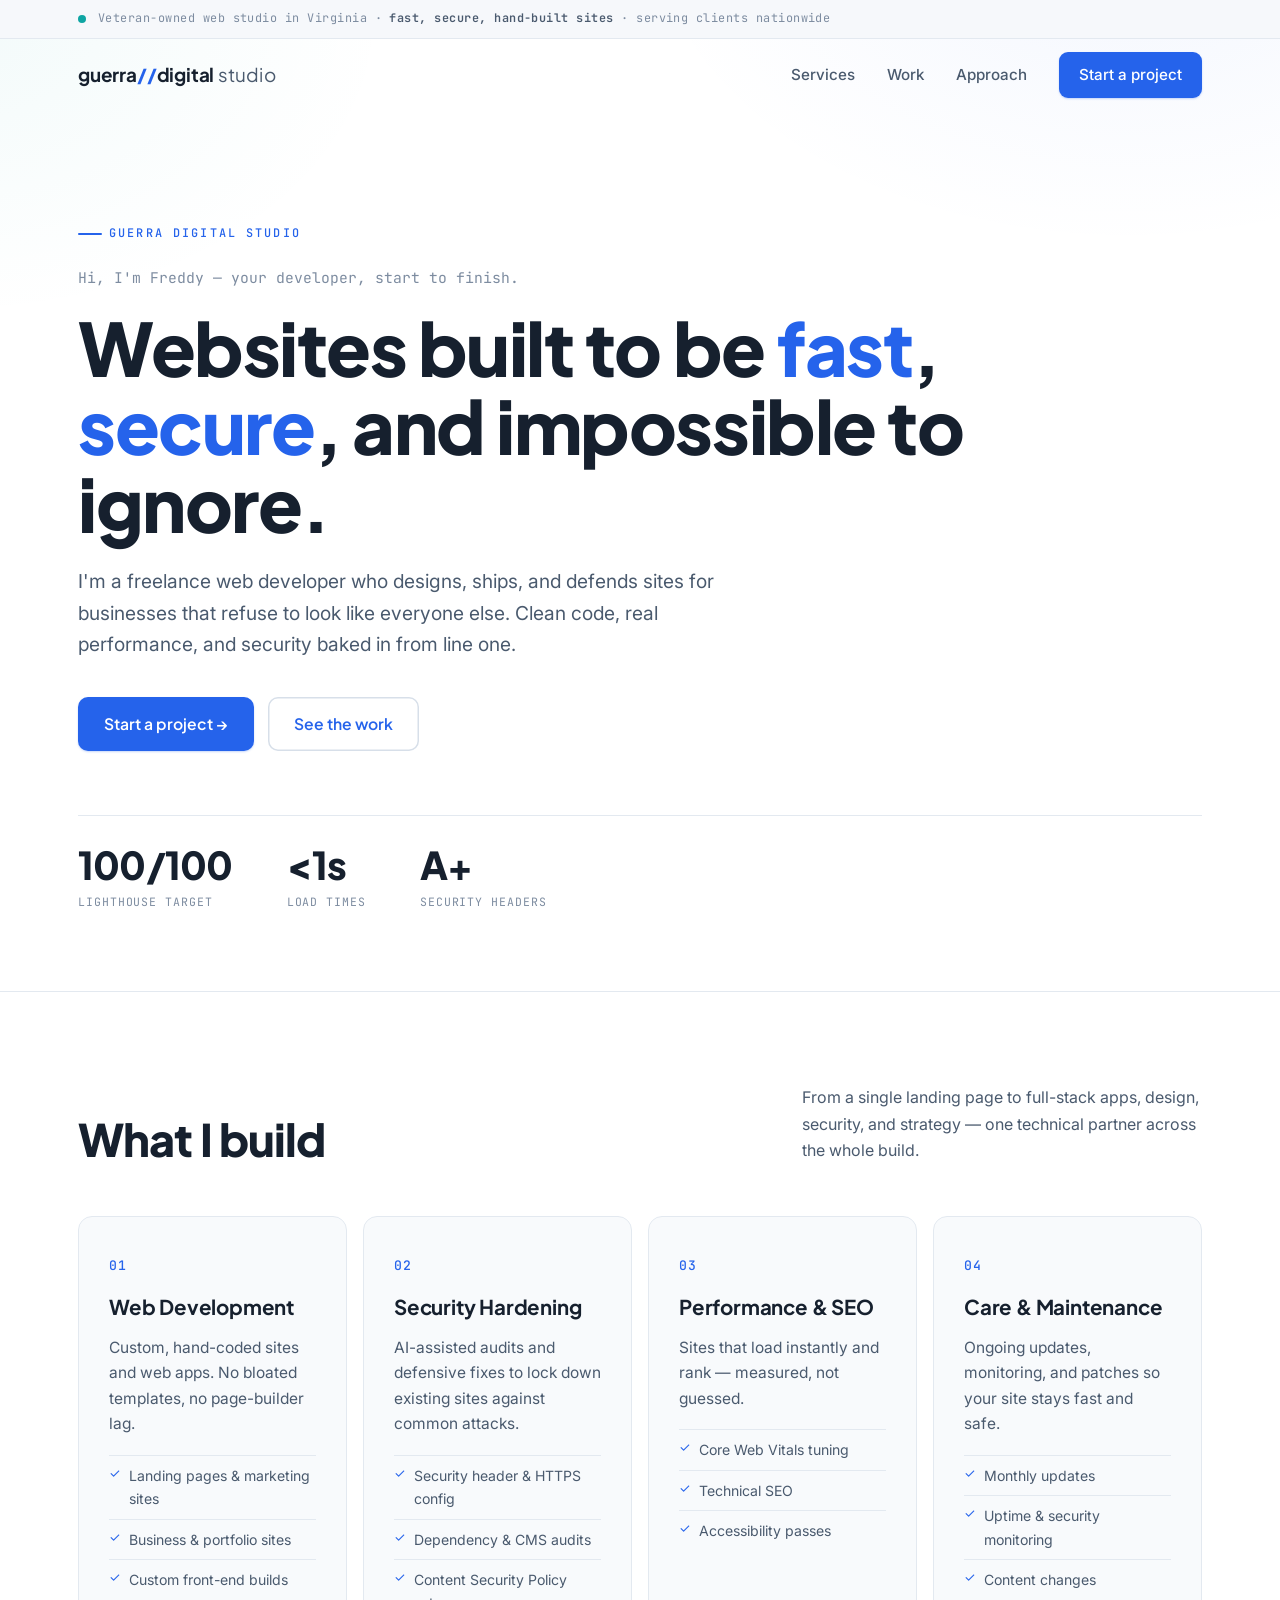
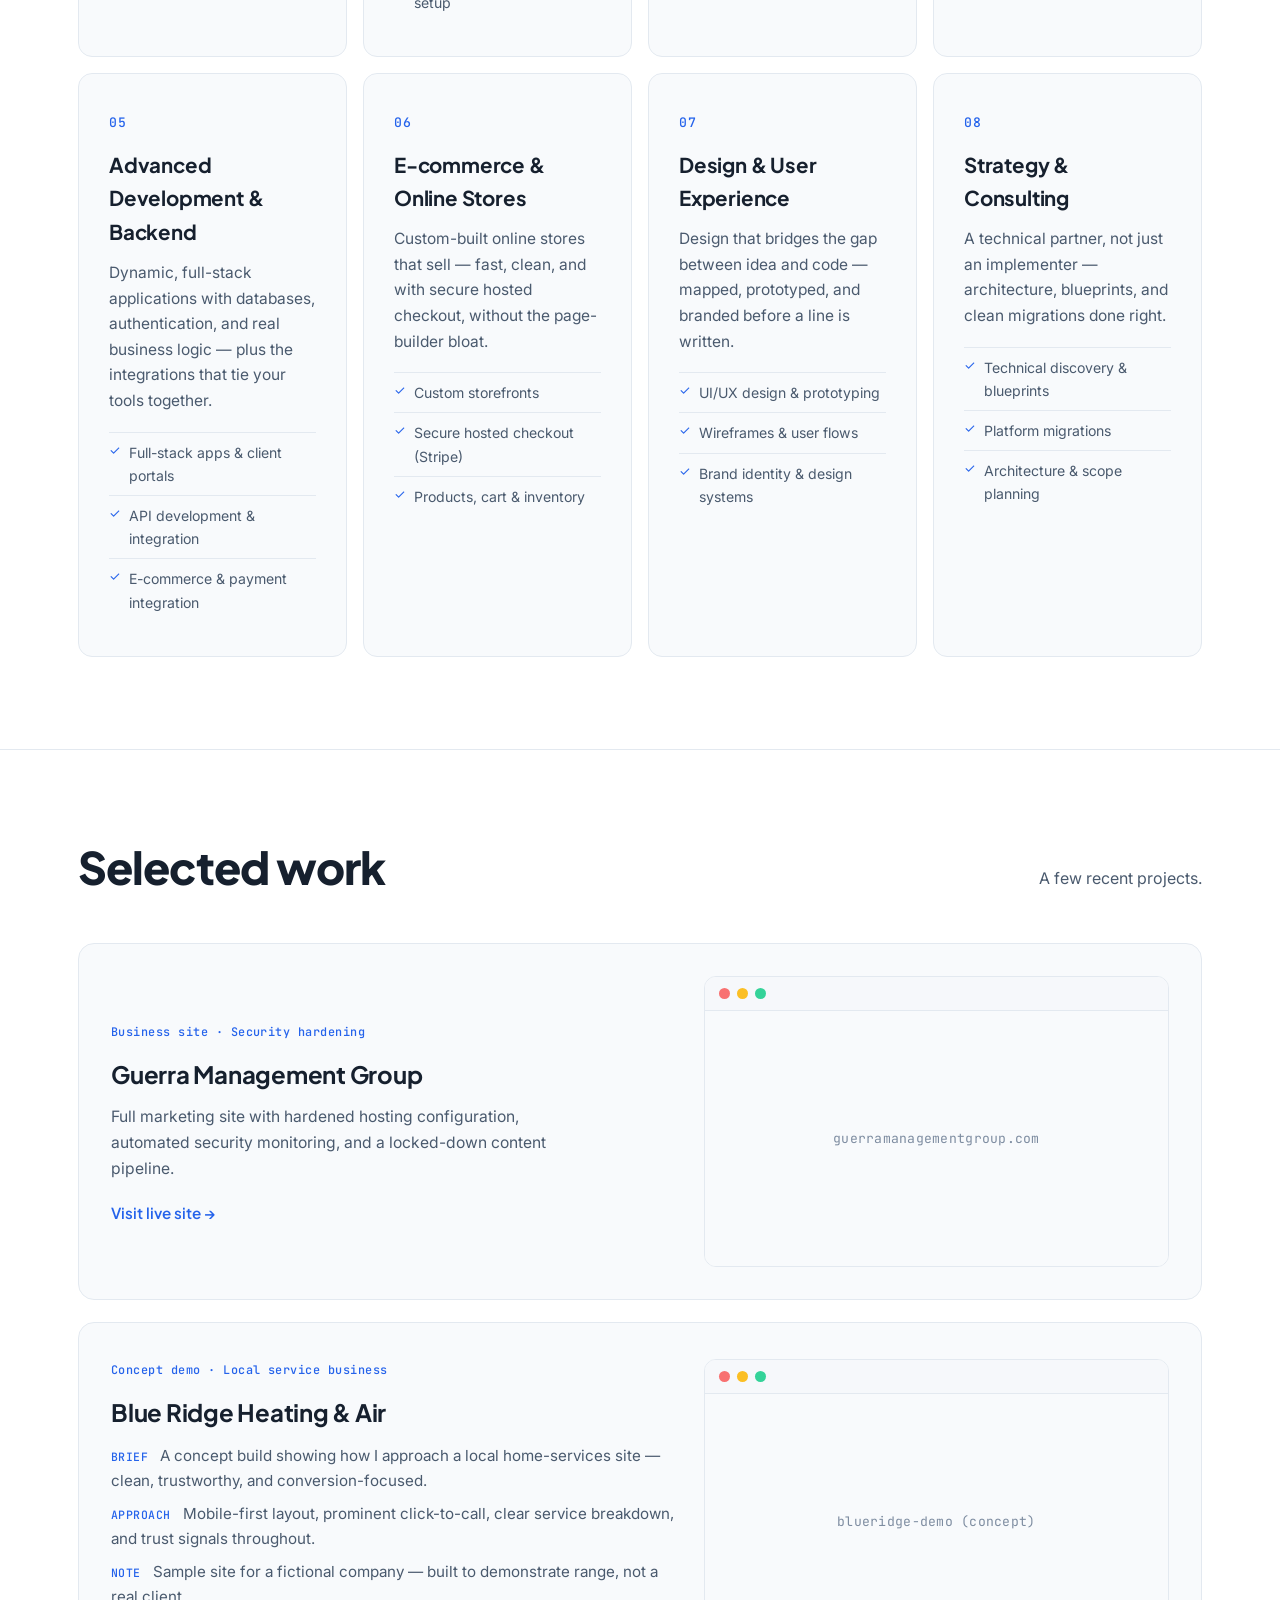
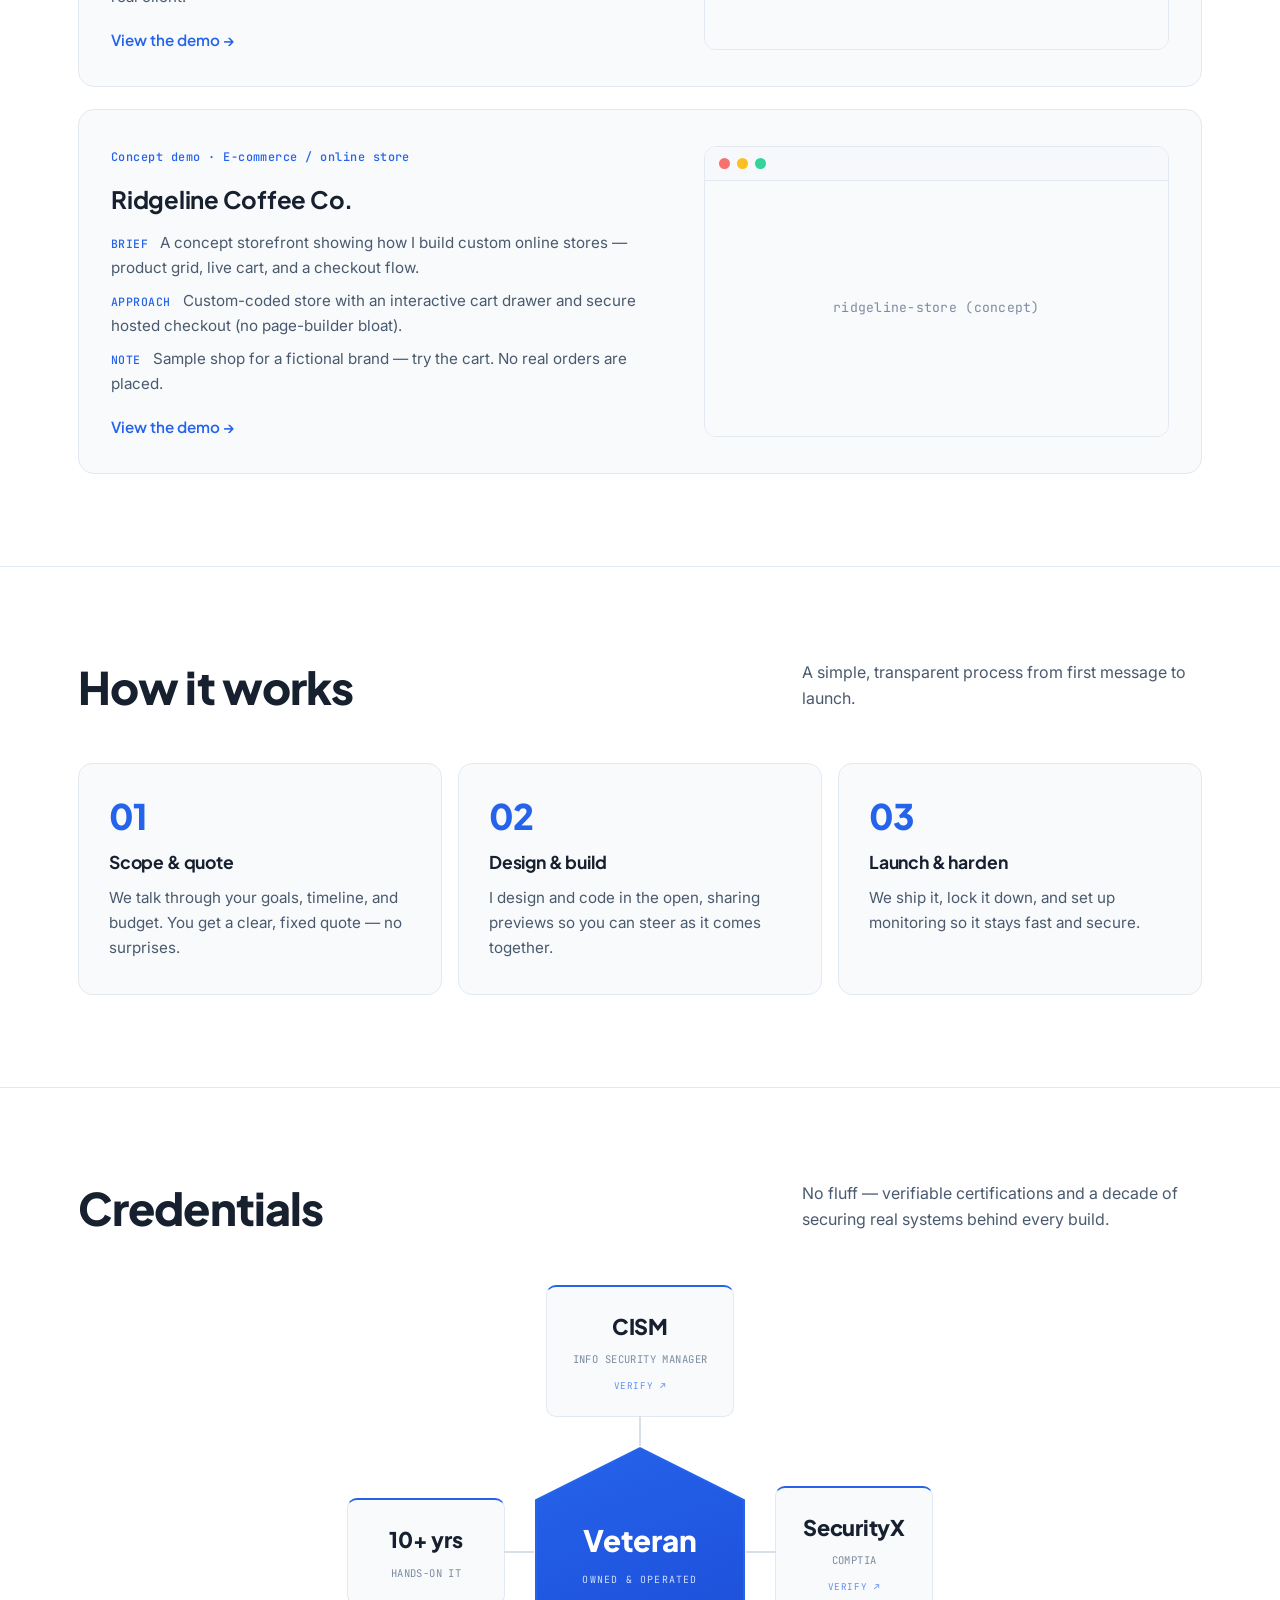
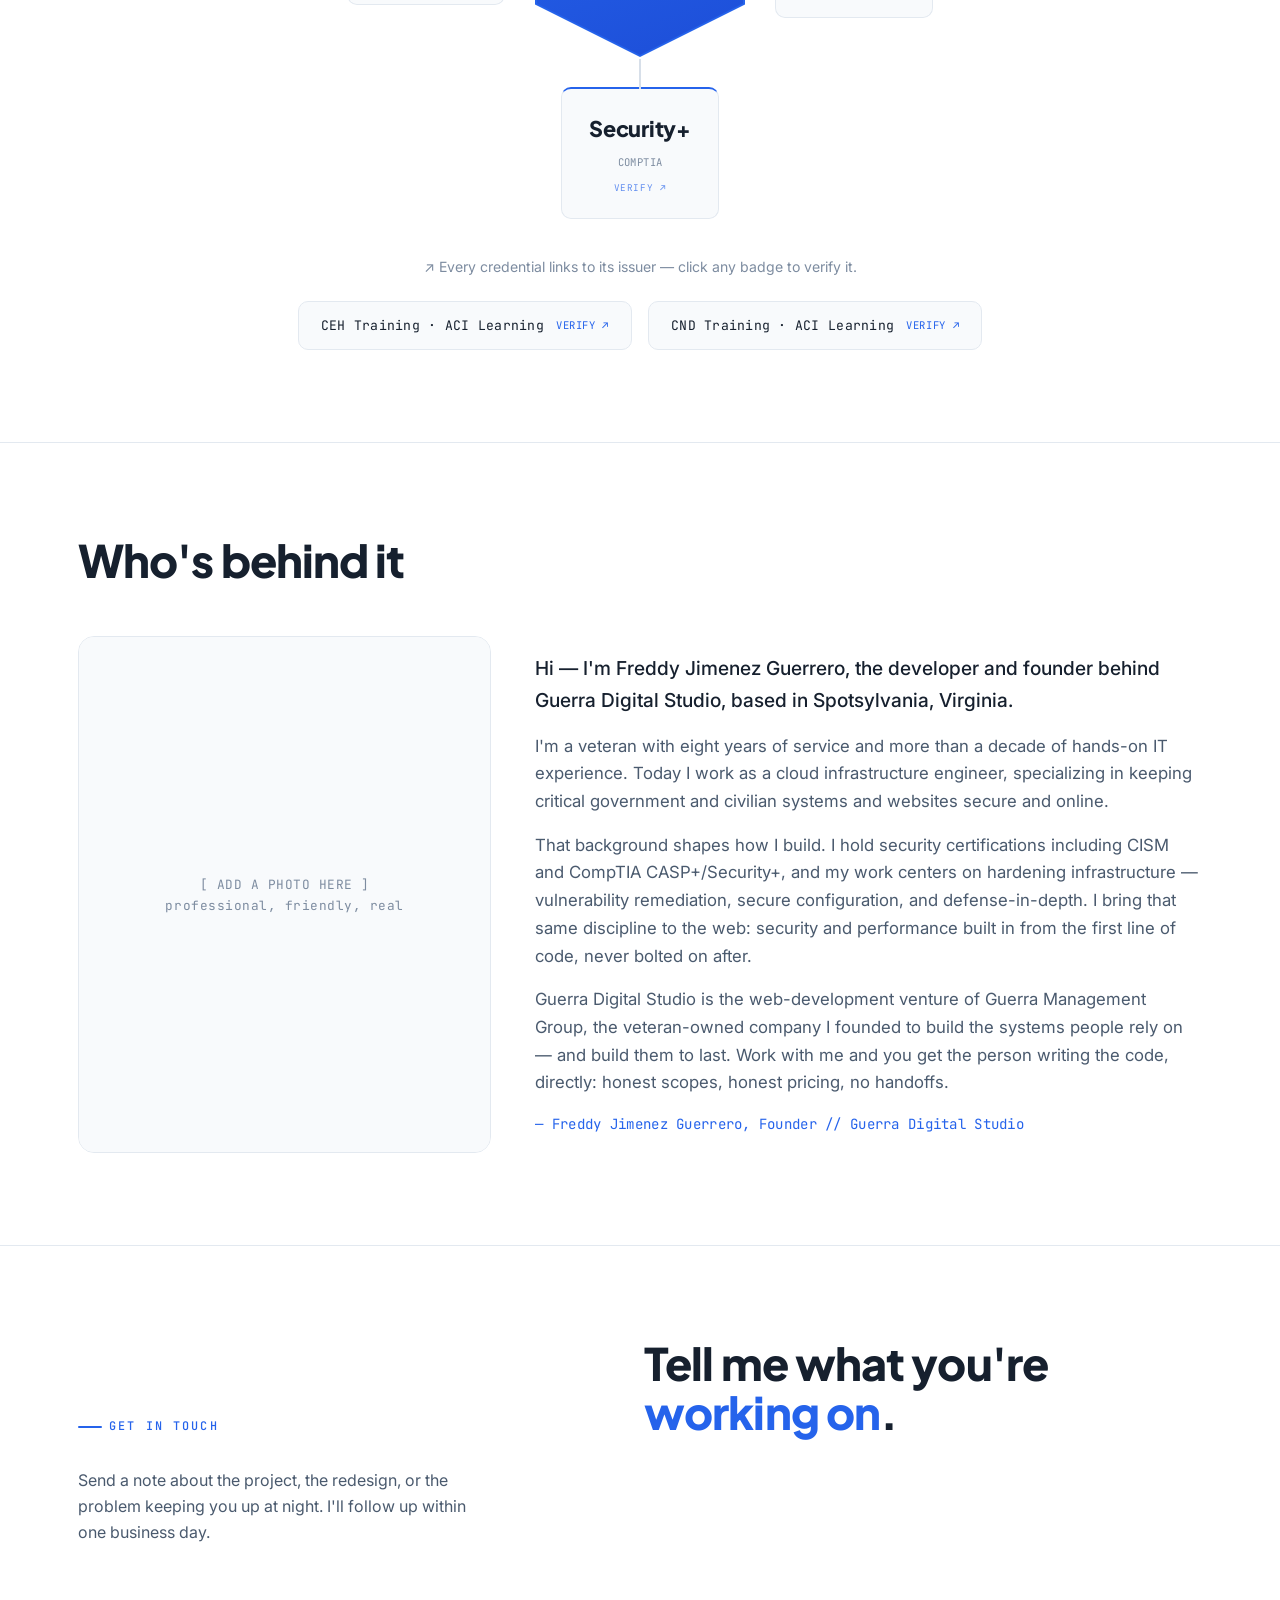
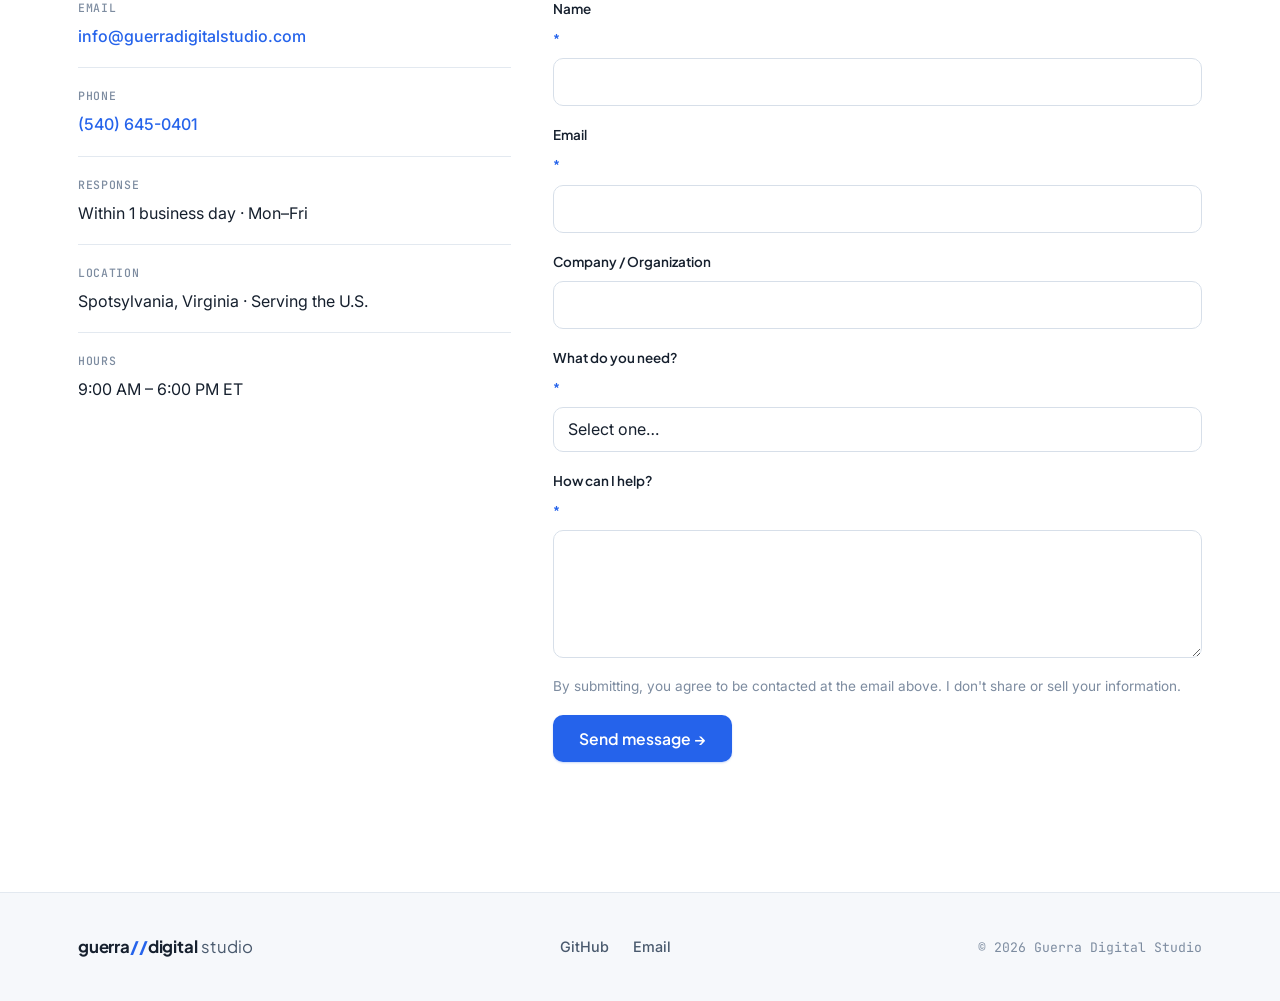
==== index.html @ 9f32496d "Update index.html" ====
<!DOCTYPE html>
<html lang="en">
<head>
<meta charset="UTF-8" />
<meta name="viewport" content="width=device-width, initial-scale=1.0" />
<title>Guerra Digital Studio — Web Development &amp; Security</title>
<meta name="description" content="Guerra Digital Studio builds fast, secure, hand-crafted websites and hardens them against attack. Web development and AI-assisted security for businesses that can't afford to look generic." />

<meta property="og:title" content="Guerra Digital Studio" />
<meta property="og:description" content="Fast, secure, hand-crafted websites. Web development &amp; AI-assisted security hardening." />
<meta property="og:type" content="website" />
<meta property="og:url" content="https://guerradigitalstudio.com" />
<meta property="og:image" content="https://guerradigitalstudio.com/og-image.png" />
<meta name="twitter:card" content="summary_large_image" />
<meta name="twitter:title" content="Guerra Digital Studio" />
<meta name="twitter:description" content="Fast, secure, hand-crafted websites. Web development &amp; security." />
<meta name="twitter:image" content="https://guerradigitalstudio.com/og-image.png" />

<link rel="icon" type="image/svg+xml" href="data:image/svg+xml,%3Csvg xmlns='http://www.w3.org/2000/svg' viewBox='0 0 32 32'%3E%3Crect width='32' height='32' rx='7' fill='%232563eb'/%3E%3Ctext x='16' y='23' font-family='Plus Jakarta Sans, sans-serif' font-size='20' font-weight='800' text-anchor='middle' fill='%23ffffff'%3EG%3C/text%3E%3C/svg%3E" />

<link rel="preconnect" href="https://fonts.googleapis.com" />
<link rel="preconnect" href="https://fonts.gstatic.com" crossorigin />
<link rel="preload" as="style" href="https://fonts.googleapis.com/css2?family=Plus+Jakarta+Sans:wght@400;500;600;700;800&family=Inter:wght@300;400;500;600&family=JetBrains+Mono:wght@400;500&display=swap" onload="this.onload=null;this.rel='stylesheet'" />
<noscript><link rel="stylesheet" href="https://fonts.googleapis.com/css2?family=Plus+Jakarta+Sans:wght@400;500;600;700;800&family=Inter:wght@300;400;500;600&family=JetBrains+Mono:wght@400;500&display=swap" /></noscript>

<style>
  :root{
    --bg:        #ffffff;
    --bg-2:      #f6f8fb;
    --bg-soft:   #f8fafc;   /* panel */
    --surface:   #eef3f9;   /* hover */
    --ink:       #16202e;
    --ink-soft:  #4a5a6e;
    --ink-faint: #7d8ca0;
    --cyan:      #2563eb;   /* trustworthy blue (primary accent) */
    --cyan-dk:   #1d4ed8;
    --magenta:   #2563eb;   /* second accent now also blue for calm, cohesive look */
    --yellow:    #0ea5a3;
    --line:      #e3e9f0;
    --line-2:    #d7dfe9;
    --maxw: 1180px;
  }

  *{ box-sizing:border-box; margin:0; padding:0; }
  html{ scroll-behavior:smooth; -webkit-font-smoothing:antialiased; }
  body{
    background:var(--bg);
    color:var(--ink);
    font-family:'Inter', system-ui, sans-serif;
    line-height:1.65;
    overflow-x:hidden;
  }
  ::selection{ background:rgba(37,99,235,.16); color:var(--ink); }

  /* soft, friendly background wash — no grid/scanlines */
  body::before{
    content:""; position:fixed; inset:0; z-index:0; pointer-events:none;
    background:
      radial-gradient(820px 560px at 88% -10%, rgba(37,99,235,.06), transparent 60%),
      radial-gradient(760px 520px at -4% 2%, rgba(14,165,163,.05), transparent 58%),
      var(--bg);
  }
  body::after{ content:none; }
  .scanbeam{ display:none; }

  main, header, footer, .sysbar{ position:relative; z-index:2; }

  .wrap{ max-width:var(--maxw); margin:0 auto; padding:0 28px; }
  a{ color:inherit; text-decoration:none; }
  .mono{ font-family:'JetBrains Mono', monospace; }

  .kicker{
    font-family:'JetBrains Mono', monospace; font-size:.74rem; letter-spacing:.18em;
    text-transform:uppercase; color:var(--cyan); display:inline-flex; align-items:center; gap:.6em;
    font-weight:500;
  }
  .kicker::before{ content:""; width:24px; height:2px; background:var(--cyan); display:inline-block; border-radius:2px; }

  /* ---------- SYSTEM BAR (now a warm tagline strip) ---------- */
  .sysbar{ background:var(--bg-2); border-bottom:1px solid var(--line); }
  .sysbar .wrap{ display:flex; align-items:center; gap:12px; min-height:38px; font-family:'JetBrains Mono',monospace; font-size:.74rem; letter-spacing:.04em; color:var(--ink-faint); }
  .sysbar .dot{ width:8px; height:8px; border-radius:50%; background:var(--yellow); }
  .sysbar b{ color:var(--ink-soft); font-weight:600; }

  /* ---------- NAV ---------- */
  header{
    position:sticky; top:0; z-index:50;
    transition:background .3s ease, border-color .3s ease, backdrop-filter .3s;
    border-bottom:1px solid transparent;
  }
  header.scrolled{ background:rgba(255,255,255,.85); backdrop-filter:blur(12px); border-bottom-color:var(--line); }
  nav{ display:flex; align-items:center; justify-content:space-between; height:72px; }
  .logo{ font-family:'Plus Jakarta Sans', sans-serif; font-weight:700; font-size:1.18rem; letter-spacing:-.01em; color:var(--ink); }
  .logo b{ color:var(--cyan); font-weight:800; }
  .logo .studio{ font-weight:400; color:var(--ink-soft); margin-left:.18em; letter-spacing:.01em; }
  .nav-links{ display:flex; gap:32px; align-items:center; }
  .nav-links a{ font-size:.95rem; font-weight:500; color:var(--ink-soft); transition:color .2s; }
  .nav-links a:hover{ color:var(--cyan); }
  .nav-cta{
    border:none; background:var(--cyan); padding:10px 20px; color:#fff!important;
    transition:background .2s, transform .2s, box-shadow .2s; font-size:.9rem; font-weight:600; letter-spacing:0; text-transform:none;
    border-radius:9px; box-shadow:0 1px 2px rgba(37,99,235,.25);
  }
  .nav-cta:hover{ background:var(--cyan-dk); transform:translateY(-1px); box-shadow:0 6px 16px rgba(37,99,235,.28); }
  .menu-btn{ display:none; background:none; border:none; color:var(--ink); font-size:1.5rem; cursor:pointer; }

  /* ---------- HERO ---------- */
  .hero{ padding:104px 0 80px; }
  .term{ font-family:'JetBrains Mono',monospace; color:var(--ink-faint); font-size:.92rem; margin:22px 0 4px; font-weight:400; }
  .hero h1{
    font-family:'Plus Jakarta Sans', sans-serif; font-weight:800;
    font-size:clamp(2.5rem, 6.6vw, 4.6rem); line-height:1.06; letter-spacing:-.02em;
    margin:18px 0 0; max-width:18ch; text-transform:none; color:var(--ink);
  }
  .hero h1 em{ font-style:normal; color:var(--cyan); }
  .hero h1 .out{ -webkit-text-stroke:0; color:var(--cyan); }
  .hero p.lede{ margin-top:24px; max-width:54ch; font-size:clamp(1.05rem,1.5vw,1.22rem); color:var(--ink-soft); font-weight:400; }
  .hero-actions{ display:flex; gap:14px; margin-top:36px; flex-wrap:wrap; }
  .btn{
    font-family:'Plus Jakarta Sans', sans-serif; font-size:.98rem; letter-spacing:0; text-transform:none; font-weight:600;
    padding:14px 26px; cursor:pointer; transition:transform .2s, box-shadow .2s, background .2s, color .2s;
    display:inline-flex; align-items:center; gap:.5em; border-radius:10px;
  }
  .btn-primary{ background:var(--cyan); color:#fff; box-shadow:0 1px 2px rgba(37,99,235,.25); }
  .btn-primary:hover{ transform:translateY(-2px); background:var(--cyan-dk); box-shadow:0 8px 20px rgba(37,99,235,.28); }
  .btn-ghost{ background:#fff; color:var(--cyan); box-shadow:inset 0 0 0 1.5px var(--line-2); }
  .btn-ghost:hover{ transform:translateY(-2px); box-shadow:inset 0 0 0 1.5px var(--cyan); color:var(--cyan-dk); }

  .stats{ display:flex; gap:54px; margin-top:64px; flex-wrap:wrap; border-top:1px solid var(--line); padding-top:30px; }
  .stat .n{ font-family:'Plus Jakarta Sans',sans-serif; font-weight:800; font-size:2.4rem; line-height:1; color:var(--ink); letter-spacing:-.02em; }
  .stat .l{ font-family:'JetBrains Mono',monospace; font-size:.72rem; letter-spacing:.08em; text-transform:uppercase; color:var(--ink-faint); margin-top:8px; }

  /* ---------- SECTION SHELL ---------- */
  section.block{ padding:92px 0; border-top:1px solid var(--line); }
  .section-head{ display:flex; justify-content:space-between; align-items:flex-end; gap:30px; flex-wrap:wrap; margin-bottom:52px; }
  .section-head h2{
    font-family:'Plus Jakarta Sans',sans-serif; font-weight:800; font-size:clamp(1.8rem,4vw,2.8rem);
    letter-spacing:-.02em; line-height:1.1; max-width:18ch; text-transform:none; color:var(--ink);
  }
  .section-head p{ color:var(--ink-soft); max-width:40ch; font-weight:400; }

  /* card panel (soft, rounded) */
  .panel{ position:relative; background:var(--bg-soft); border-radius:14px; }
  .panel::before, .panel::after{ content:none; }

  /* ---------- SERVICES ---------- */
  .services{ display:grid; grid-template-columns:1fr; gap:16px; background:transparent; border:none; }
  @media(min-width:600px){ .services{ grid-template-columns:repeat(2,1fr); } }
  @media(min-width:1200px){ .services{ grid-template-columns:repeat(4,1fr); } }
  .svc{ background:var(--bg-soft); border:1px solid var(--line); border-radius:14px; padding:34px 30px; transition:border-color .25s, box-shadow .25s, transform .25s; position:relative; }
  .svc:hover{ border-color:var(--line-2); box-shadow:0 10px 30px rgba(22,32,46,.07); transform:translateY(-3px); }
  .svc .num{ font-family:'JetBrains Mono',monospace; font-size:.82rem; color:var(--cyan); letter-spacing:.06em; font-weight:500; }
  .svc h3{ font-family:'Plus Jakarta Sans',sans-serif; font-weight:700; font-size:1.28rem; margin:14px 0 10px; text-transform:none; letter-spacing:-.01em; color:var(--ink); }
  .svc h3 .soon{ font-family:'JetBrains Mono',monospace; font-size:.58rem; letter-spacing:.1em; text-transform:uppercase; color:var(--yellow); border:1px solid rgba(14,165,163,.45); padding:2px 7px; border-radius:20px; vertical-align:middle; margin-left:8px; white-space:nowrap; }
  .svc.future{ opacity:.82; }
  .svc p{ color:var(--ink-soft); font-size:.97rem; font-weight:400; }
  .svc ul{ list-style:none; margin-top:18px; }
  .svc ul li{ font-size:.88rem; color:var(--ink-soft); padding:8px 0; border-top:1px solid var(--line); font-family:'Inter',sans-serif; display:flex; gap:.55em; align-items:flex-start; }
  .svc ul li::before{ content:"✓"; color:var(--cyan); font-size:.82rem; line-height:1.5; }

  /* ---------- WORK ---------- */
  .work-grid{ display:grid; gap:22px; }
  .project{
    display:grid; grid-template-columns:1fr; gap:24px; padding:32px; border:1px solid var(--line); border-radius:16px;
    background:var(--bg-soft); transition:border-color .3s, transform .3s, box-shadow .3s; align-items:center;
  }
  @media(min-width:760px){ .project{ grid-template-columns:1.1fr .9fr; } }
  .project:hover{ border-color:var(--line-2); transform:translateY(-3px); box-shadow:0 14px 36px rgba(22,32,46,.08); }
  .project .tag{ font-family:'JetBrains Mono',monospace; font-size:.74rem; letter-spacing:.04em; text-transform:none; color:var(--cyan); font-weight:500; }
  .project h3{ font-family:'Plus Jakarta Sans',sans-serif; font-weight:700; font-size:1.5rem; margin:12px 0 10px; text-transform:none; letter-spacing:-.01em; color:var(--ink); }
  .project p{ color:var(--ink-soft); font-size:.98rem; max-width:44ch; font-weight:400; }
  .project .link{ display:inline-flex; align-items:center; gap:.5em; margin-top:18px; color:var(--cyan); font-family:'Plus Jakarta Sans',sans-serif; font-size:.95rem; letter-spacing:0; font-weight:600; }
  .project .link:hover{ color:var(--cyan-dk); }
  .browser{
    border:1px solid var(--line); border-radius:12px; overflow:hidden; background:#fff; aspect-ratio:16/10;
    display:flex; flex-direction:column;
  }
  .browser .bar{ display:flex; gap:7px; padding:11px 14px; border-bottom:1px solid var(--line); background:var(--bg-2); }
  .browser .bar i{ width:11px; height:11px; border-radius:50%; background:var(--line-2); display:block; }
  .browser .bar i:nth-child(1){ background:#f87171; }
  .browser .bar i:nth-child(2){ background:#fbbf24; }
  .browser .bar i:nth-child(3){ background:#34d399; }
  .browser .body{ flex:1; display:flex; align-items:center; justify-content:center; font-family:'JetBrains Mono',monospace; color:var(--ink-faint); font-size:.82rem; letter-spacing:.02em; background:var(--bg-soft); }

  /* ---------- APPROACH ---------- */
  .approach{ display:grid; gap:16px; background:transparent; border:none; }
  @media(min-width:760px){ .approach{ grid-template-columns:repeat(3,1fr); } }
  .step{ background:var(--bg-soft); border:1px solid var(--line); border-radius:14px; padding:34px 30px; }
  .step .n{ font-family:'Plus Jakarta Sans',sans-serif; font-weight:800; font-size:2.2rem; color:var(--cyan); line-height:1; letter-spacing:-.02em; }
  .step h4{ font-family:'Plus Jakarta Sans',sans-serif; font-weight:700; font-size:1.1rem; margin:14px 0 8px; text-transform:none; letter-spacing:-.01em; color:var(--ink); }
  .step p{ color:var(--ink-soft); font-size:.95rem; font-weight:400; }

  /* ---------- CONTACT ---------- */
  .contact{ text-align:center; padding:110px 0; border-top:1px solid var(--line); }
  .contact h2{ font-family:'Plus Jakarta Sans',sans-serif; font-weight:800; font-size:clamp(2rem,5.6vw,3.8rem); line-height:1.06; text-transform:none; letter-spacing:-.02em; color:var(--ink); }
  .contact h2 em{ font-style:normal; color:var(--cyan); }
  .contact p{ color:var(--ink-soft); margin:22px auto 38px; max-width:48ch; font-weight:400; }
  .mail{ font-family:'JetBrains Mono',monospace; font-size:clamp(1rem,2.4vw,1.4rem); color:var(--cyan); border-bottom:1px solid var(--line-2); padding-bottom:6px; transition:border-color .2s, color .2s; }
  .mail:hover{ border-color:var(--cyan); color:var(--cyan-dk); }

  /* ---------- FOOTER ---------- */
  footer{ border-top:1px solid var(--line); padding:40px 0; background:var(--bg-2); }
  footer .wrap{ display:flex; justify-content:space-between; gap:20px; flex-wrap:wrap; align-items:center; }
  footer .logo{ font-size:1.05rem; }
  footer .social{ display:flex; gap:24px; }
  footer .social a{ font-family:'Inter',sans-serif; font-size:.9rem; font-weight:500; color:var(--ink-soft); transition:color .2s; }
  footer .social a:hover{ color:var(--cyan); }

  /* ---------- CASE STUDY LABELS ---------- */
  .project p strong{ color:var(--ink); font-weight:600; }
  .project .case{ display:grid; gap:8px; margin-top:6px; }
  .project .case span{ color:var(--ink-soft); font-size:.95rem; font-weight:400; }
  .project .case b{ font-family:'JetBrains Mono',monospace; font-size:.72rem; letter-spacing:.04em; text-transform:uppercase; color:var(--cyan); font-weight:500; margin-right:8px; }

  /* ---------- TESTIMONIALS ---------- */
  .quotes{ display:grid; gap:22px; grid-template-columns:repeat(auto-fit,minmax(290px,1fr)); }
  .quote{ background:var(--bg-soft); border:1px solid var(--line); border-radius:14px; padding:32px; position:relative; }
  .quote::before{ content:"\201C"; font-family:'Plus Jakarta Sans',sans-serif; font-size:3.2rem; line-height:1; color:var(--cyan); opacity:.25; position:absolute; top:14px; right:20px; }
  .quote p{ color:var(--ink); font-size:1.02rem; font-weight:400; line-height:1.6; }
  .quote .who{ margin-top:20px; font-family:'JetBrains Mono',monospace; font-size:.82rem; letter-spacing:.02em; color:var(--cyan); }
  .quote .who span{ display:block; color:var(--ink-faint); margin-top:3px; }

  /* ---------- ABOUT ---------- */
  .about-grid{ display:grid; gap:44px; align-items:center; }
  @media(min-width:760px){ .about-grid{ grid-template-columns:.62fr 1fr; } }
  .id-card{ position:relative; aspect-ratio:4/5; border:1px solid var(--line); border-radius:16px; background:var(--bg-soft);
    display:flex; align-items:center; justify-content:center; overflow:hidden; }
  .id-card img{ width:100%; height:100%; object-fit:cover; }
  .id-card .ph{ font-family:'JetBrains Mono',monospace; font-size:.8rem; letter-spacing:.04em; color:var(--ink-faint); text-align:center; padding:20px;
    background:var(--bg-soft); width:100%; height:100%; display:flex; align-items:center; justify-content:center; }
  .id-card::before, .id-card::after{ content:none; }
  .about-bio p{ color:var(--ink-soft); font-size:1.05rem; font-weight:400; margin-bottom:16px; }
  .about-bio p:first-child{ color:var(--ink); font-size:1.2rem; font-weight:500; }
  .about-sign{ font-family:'JetBrains Mono',monospace; color:var(--cyan); font-size:.88rem; letter-spacing:.02em; margin-top:8px; }

  /* ---------- reveal ---------- */
  .reveal{ opacity:0; transform:translateY(26px); transition:opacity .8s cubic-bezier(.2,.7,.2,1), transform .8s cubic-bezier(.2,.7,.2,1); }
  .reveal.in{ opacity:1; transform:none; }

  /* ---------- CREDENTIALS (veteran hub) ---------- */
  .vet-hub{ display:grid; grid-template-columns:1fr auto 1fr; column-gap:30px; row-gap:30px; align-items:center; justify-items:center; max-width:780px; margin:0 auto; }
  .vet-core{ grid-area:2/2/3/3; position:relative; width:210px; height:210px; display:grid; place-items:center; background:var(--magenta);
    clip-path:polygon(50% 0,100% 25%,100% 75%,50% 100%,0 75%,0 25%); filter:drop-shadow(0 0 20px rgba(255,42,109,.5)); }
  .vet-core-inner{ width:calc(100% - 4px); height:calc(100% - 4px); display:flex; flex-direction:column; align-items:center; justify-content:center; gap:7px;
    background:linear-gradient(160deg,#2563eb,#1d4ed8); clip-path:polygon(50% 0,100% 25%,100% 75%,50% 100%,0 75%,0 25%); }
  .vet-core .vlabel{ font-family:'Plus Jakarta Sans',sans-serif; font-weight:800; font-size:1.85rem; letter-spacing:0; text-transform:none; color:#fff; }
  .vet-core .vsub{ font-family:'JetBrains Mono',monospace; font-size:.62rem; letter-spacing:.12em; text-transform:uppercase; color:#cfe0ff; }
  .vet-node{ position:relative; background:var(--bg-soft); border:1px solid var(--line); border-top:2px solid var(--cyan); border-radius:10px; padding:22px 26px; text-align:center; min-width:158px; transition:border-color .3s, box-shadow .3s; }
  .vet-node:hover{ box-shadow:0 8px 22px rgba(22,32,46,.08); }
  .vet-node .big{ font-family:'Plus Jakarta Sans',sans-serif; font-weight:800; font-size:1.35rem; color:var(--ink); letter-spacing:-.01em; }
  .vet-node .sub{ font-family:'JetBrains Mono',monospace; font-size:.66rem; letter-spacing:.04em; text-transform:uppercase; color:var(--ink-faint); margin-top:7px; }
  .vet-node.top{ grid-area:1/2/2/3; align-self:end; }
  .vet-node.bottom{ grid-area:3/2/4/3; align-self:start; }
  .vet-node.left{ grid-area:2/1/3/2; justify-self:end; }
  .vet-node.right{ grid-area:2/3/3/4; justify-self:start; }
  .vet-node::after{ content:""; position:absolute; background:var(--line-2); }
  .vet-node.top::after{ top:100%; left:50%; transform:translateX(-50%); width:2px; height:30px; }
  .vet-node.bottom::after{ bottom:100%; left:50%; transform:translateX(-50%); width:2px; height:30px; }
  .vet-node.left::after{ left:100%; top:50%; transform:translateY(-50%); height:2px; width:30px; }
  .vet-node.right::after{ right:100%; top:50%; transform:translateY(-50%); height:2px; width:30px; }
  a.vet-node{ text-decoration:none; color:inherit; cursor:pointer; }
  a.vet-node:hover{ box-shadow:0 8px 22px rgba(37,99,235,.15); border-top-color:var(--cyan-dk); }
  .vet-node .verify{ display:block; margin-top:10px; font-family:'JetBrains Mono',monospace; font-size:.58rem; letter-spacing:.06em; text-transform:uppercase; color:var(--cyan); opacity:.7; transition:opacity .2s; }
  a.vet-node:hover .verify{ opacity:1; }
  .verify-note{ text-align:center; margin:36px auto 0; font-family:'Inter',sans-serif; font-size:.88rem; letter-spacing:0; color:var(--ink-faint); }
  .ec-row{ display:flex; justify-content:center; flex-wrap:wrap; gap:16px; margin-top:22px; }
  .ec-cert{ display:inline-flex; align-items:center; gap:12px; padding:13px 22px; border:1px solid var(--line); border-radius:10px; background:var(--bg-soft); color:var(--ink); font-family:'JetBrains Mono',monospace; font-size:.82rem; letter-spacing:.02em; text-decoration:none; transition:border-color .2s, box-shadow .2s; }
  .ec-cert:hover{ border-color:var(--cyan); box-shadow:0 6px 16px rgba(37,99,235,.12); }
  .ec-cert .v{ color:var(--cyan); font-size:.66rem; letter-spacing:.06em; text-transform:uppercase; }
  @media(max-width:720px){
    .vet-hub{ grid-template-columns:1fr 1fr; column-gap:14px; row-gap:14px; }
    .vet-core{ grid-area:auto; grid-column:1/-1; width:170px; height:170px; }
    .vet-node.top, .vet-node.bottom, .vet-node.left, .vet-node.right{ grid-area:auto; justify-self:stretch; align-self:auto; min-width:0; }
    .vet-node::after{ display:none; }
  }

  /* ---------- CONTACT FORM ---------- */
  .contact2 .section-head h2 em{ font-style:normal; color:var(--cyan); }
  .contact-grid{ display:grid; gap:42px; }
  @media(min-width:820px){ .contact-grid{ grid-template-columns:.8fr 1.2fr; } }
  .contact-info .ci-row{ padding:18px 0; border-top:1px solid var(--line); }
  .contact-info .ci-row:first-child{ border-top:none; padding-top:0; }
  .contact-info b{ display:block; font-family:'JetBrains Mono',monospace; font-size:.72rem; letter-spacing:.06em; text-transform:uppercase; color:var(--ink-faint); margin-bottom:6px; font-weight:500; }
  .contact-info a, .contact-info span{ color:var(--ink); font-size:1rem; }
  .contact-info a{ color:var(--cyan); font-weight:500; }
  .contact-info a:hover{ color:var(--cyan-dk); }
  .contact-form{ display:grid; gap:18px; }
  .contact-form label{ display:grid; gap:8px; font-family:'Plus Jakarta Sans',sans-serif; font-size:.84rem; letter-spacing:0; text-transform:none; font-weight:600; color:var(--ink); }
  .req{ color:var(--cyan); }
  .contact-form input, .contact-form select, .contact-form textarea{
    background:#fff; border:1px solid var(--line-2); border-radius:10px; color:var(--ink); padding:13px 14px;
    font-family:'Inter',sans-serif; font-size:1rem; width:100%; transition:border-color .2s, box-shadow .2s; }
  .contact-form input:focus, .contact-form select:focus, .contact-form textarea:focus{
    outline:none; border-color:var(--cyan); box-shadow:0 0 0 3px rgba(37,99,235,.14); }
  .contact-form textarea{ resize:vertical; min-height:120px; }
  .contact-form select{ appearance:none; -webkit-appearance:none; cursor:pointer; }
  .form-note{ font-size:.85rem; color:var(--ink-faint); font-weight:400; line-height:1.5; }
  .form-status{ font-family:'Inter',sans-serif; font-size:.9rem; letter-spacing:0; min-height:1.3em; margin-top:2px; }
  .contact-form .btn{ justify-self:start; border:none; }

  @media (prefers-reduced-motion: reduce){
    *{ animation:none !important; }
    .reveal{ opacity:1; transform:none; transition:none; }
    .scanbeam{ display:none; }
  }

  @media(max-width:760px){
    .nav-links{ display:none; }
    .menu-btn{ display:block; }
    .nav-links.open{
      display:flex; flex-direction:column; position:absolute; top:72px; left:0; right:0;
      background:#fff; border-bottom:1px solid var(--line); padding:24px 28px; gap:20px; box-shadow:0 10px 30px rgba(22,32,46,.08);
    }
    .stats{ gap:32px; }
  }
</style>
</head>
<body>

<div class="scanbeam" aria-hidden="true"></div>

<div class="sysbar">
  <div class="wrap">
    <span class="dot" aria-hidden="true"></span>
    <span>Veteran-owned web studio in Virginia · <b>fast, secure, hand-built sites</b> · serving clients nationwide</span>
  </div>
</div>

<header id="header">
  <div class="wrap">
    <nav>
      <a href="#top" class="logo">guerra<b>//</b>digital<span class="studio">studio</span></a>
      <div class="nav-links" id="navLinks">
        <a href="#services">Services</a>
        <a href="#work">Work</a>
        <a href="#approach">Approach</a>
        <a href="#contact" class="nav-cta">Start a project</a>
      </div>
      <button class="menu-btn" id="menuBtn" aria-label="Menu">≡</button>
    </nav>
  </div>
</header>

<main id="top">

  <!-- HERO -->
  <section class="hero">
    <div class="wrap">
      <span class="kicker reveal">Guerra Digital Studio</span>
      <div class="term reveal">Hi, I'm Freddy — your developer, start to finish.</div>
      <h1 class="reveal">Websites built to be <em>fast</em>, <span class="out">secure</span>, and impossible to ignore.</h1>
      <p class="lede reveal">I'm a freelance web developer who designs, ships, and defends sites for businesses that refuse to look like everyone else. Clean code, real performance, and security baked in from line one.</p>
      <div class="hero-actions reveal">
        <a href="#contact" class="btn btn-primary">Start a project →</a>
        <a href="#work" class="btn btn-ghost">See the work</a>
      </div>
      <div class="stats reveal">
        <div class="stat"><div class="n">100/100</div><div class="l">Lighthouse target</div></div>
        <div class="stat"><div class="n">&lt;1s</div><div class="l">Load times</div></div>
        <div class="stat"><div class="n">A+</div><div class="l">Security headers</div></div>
      </div>
    </div>
  </section>

  <!-- SERVICES -->
  <section class="block" id="services">
    <div class="wrap">
      <div class="section-head">
        <h2 class="reveal">What I build</h2>
        <p class="reveal">From a single landing page to full-stack apps, design, security, and strategy — one technical partner across the whole build.</p>
      </div>
      <div class="services reveal">
        <div class="svc">
          <span class="num">01</span>
          <h3>Web Development</h3>
          <p>Custom, hand-coded sites and web apps. No bloated templates, no page-builder lag.</p>
          <ul><li>Landing pages &amp; marketing sites</li><li>Business &amp; portfolio sites</li><li>Custom front-end builds</li></ul>
        </div>
        <div class="svc">
          <span class="num">02</span>
          <h3>Security Hardening</h3>
          <p>AI-assisted audits and defensive fixes to lock down existing sites against common attacks.</p>
          <ul><li>Security header &amp; HTTPS config</li><li>Dependency &amp; CMS audits</li><li>Content Security Policy setup</li></ul>
        </div>
        <div class="svc">
          <span class="num">03</span>
          <h3>Performance &amp; SEO</h3>
          <p>Sites that load instantly and rank — measured, not guessed.</p>
          <ul><li>Core Web Vitals tuning</li><li>Technical SEO</li><li>Accessibility passes</li></ul>
        </div>
        <div class="svc">
          <span class="num">04</span>
          <h3>Care &amp; Maintenance</h3>
          <p>Ongoing updates, monitoring, and patches so your site stays fast and safe.</p>
          <ul><li>Monthly updates</li><li>Uptime &amp; security monitoring</li><li>Content changes</li></ul>
        </div>
        <div class="svc">
          <span class="num">05</span>
          <h3>Advanced Development &amp; Backend</h3>
          <p>Dynamic, full-stack applications with databases, authentication, and real business logic — plus the integrations that tie your tools together.</p>
          <ul><li>Full-stack apps &amp; client portals</li><li>API development &amp; integration</li><li>E-commerce &amp; payment integration</li></ul>
        </div>
        <div class="svc">
          <span class="num">06</span>
          <h3>E-commerce &amp; Online Stores</h3>
          <p>Custom-built online stores that sell — fast, clean, and with secure hosted checkout, without the page-builder bloat.</p>
          <ul><li>Custom storefronts</li><li>Secure hosted checkout (Stripe)</li><li>Products, cart &amp; inventory</li></ul>
        </div>
        <div class="svc">
          <span class="num">07</span>
          <h3>Design &amp; User Experience</h3>
          <p>Design that bridges the gap between idea and code — mapped, prototyped, and branded before a line is written.</p>
          <ul><li>UI/UX design &amp; prototyping</li><li>Wireframes &amp; user flows</li><li>Brand identity &amp; design systems</li></ul>
        </div>
        <div class="svc">
          <span class="num">08</span>
          <h3>Strategy &amp; Consulting</h3>
          <p>A technical partner, not just an implementer — architecture, blueprints, and clean migrations done right.</p>
          <ul><li>Technical discovery &amp; blueprints</li><li>Platform migrations</li><li>Architecture &amp; scope planning</li></ul>
        </div>
      </div>
    </div>
  </section>

  <!-- WORK -->
  <section class="block" id="work">
    <div class="wrap">
      <div class="section-head">
        <h2 class="reveal">Selected work</h2>
        <p class="reveal">A few recent projects. <!-- TODO: swap these for your real projects + live links --></p>
      </div>
      <div class="work-grid">
        <article class="project reveal">
          <div>
            <span class="tag">Business site · Security hardening</span>
            <h3>Guerra Management Group</h3>
            <p>Full marketing site with hardened hosting configuration, automated security monitoring, and a locked-down content pipeline.</p>
            <a class="link" href="https://guerramanagementgroup.com" target="_blank" rel="noopener">Visit live site →</a>
          </div>
          <div class="browser"><div class="bar"><i></i><i></i><i></i></div><div class="body">guerramanagementgroup.com</div></div>
        </article>

        <article class="project reveal">
          <div>
            <span class="tag">Concept demo · Local service business</span>
            <h3>Blue Ridge Heating &amp; Air</h3>
            <div class="case">
              <span><b>Brief</b> A concept build showing how I approach a local home-services site — clean, trustworthy, and conversion-focused.</span>
              <span><b>Approach</b> Mobile-first layout, prominent click-to-call, clear service breakdown, and trust signals throughout.</span>
              <span><b>Note</b> Sample site for a fictional company — built to demonstrate range, not a real client.</span>
            </div>
            <a class="link" href="/demo.html" target="_blank" rel="noopener">View the demo →</a>
          </div>
          <div class="browser"><div class="bar"><i></i><i></i><i></i></div><div class="body">blueridge-demo (concept)</div></div>
        </article>

        <article class="project reveal">
          <div>
            <span class="tag">Concept demo · E-commerce / online store</span>
            <h3>Ridgeline Coffee Co.</h3>
            <div class="case">
              <span><b>Brief</b> A concept storefront showing how I build custom online stores — product grid, live cart, and a checkout flow.</span>
              <span><b>Approach</b> Custom-coded store with an interactive cart drawer and secure hosted checkout (no page-builder bloat).</span>
              <span><b>Note</b> Sample shop for a fictional brand — try the cart. No real orders are placed.</span>
            </div>
            <a class="link" href="/store-demo.html" target="_blank" rel="noopener">View the demo →</a>
          </div>
          <div class="browser"><div class="bar"><i></i><i></i><i></i></div><div class="body">ridgeline-store (concept)</div></div>
        </article>
      </div>
    </div>
  </section>

  <!-- APPROACH -->
  <section class="block" id="approach">
    <div class="wrap">
      <div class="section-head">
        <h2 class="reveal">How it works</h2>
        <p class="reveal">A simple, transparent process from first message to launch.</p>
      </div>
      <div class="approach reveal">
        <div class="step"><div class="n">01</div><h4>Scope &amp; quote</h4><p>We talk through your goals, timeline, and budget. You get a clear, fixed quote — no surprises.</p></div>
        <div class="step"><div class="n">02</div><h4>Design &amp; build</h4><p>I design and code in the open, sharing previews so you can steer as it comes together.</p></div>
        <div class="step"><div class="n">03</div><h4>Launch &amp; harden</h4><p>We ship it, lock it down, and set up monitoring so it stays fast and secure.</p></div>
      </div>
    </div>
  </section>

  <!-- CREDENTIALS -->
  <section class="block" id="credentials">
    <div class="wrap">
      <div class="section-head">
        <h2 class="reveal">Credentials</h2>
        <p class="reveal">No fluff — verifiable certifications and a decade of securing real systems behind every build.</p>
      </div>
      <div class="vet-hub reveal">
        <div class="vet-core"><div class="vet-core-inner"><span class="vlabel">Veteran</span><span class="vsub">Owned &amp; Operated</span></div></div>
        <a class="vet-node top" href="https://www.credly.com/badges/d20a7d49-367e-44d4-af17-6c6516df9c4b" target="_blank" rel="noopener"><div class="big">CISM</div><div class="sub">Info Security Manager</div><span class="verify">verify ↗</span></a>
        <div class="vet-node left"><div class="big">10+ yrs</div><div class="sub">Hands-on IT</div></div>
        <a class="vet-node right" href="https://www.credly.com/badges/9d29a023-6e37-4c90-9105-ec00508ccd2c" target="_blank" rel="noopener"><div class="big">SecurityX</div><div class="sub">CompTIA</div><span class="verify">verify ↗</span></a>
        <a class="vet-node bottom" href="https://www.credly.com/badges/52863195-a46b-4564-952f-c06df7345359" target="_blank" rel="noopener"><div class="big">Security+</div><div class="sub">CompTIA</div><span class="verify">verify ↗</span></a>
      </div>
      <p class="verify-note reveal">↗ Every credential links to its issuer — click any badge to verify it.</p>
      <div class="ec-row reveal">
        <a class="ec-cert" href="https://www.credly.com/badges/acd93f58-ee10-4979-b92e-cafaf9bc5298" target="_blank" rel="noopener">CEH Training · ACI Learning <span class="v">verify ↗</span></a>
        <a class="ec-cert" href="https://www.credly.com/badges/2c1e84a1-dac2-49e4-a3af-74677f14770e" target="_blank" rel="noopener">CND Training · ACI Learning <span class="v">verify ↗</span></a>
      </div>
    </div>
  </section>

  <!-- Testimonials section will go here once there are real reviews. Ask me to add it back anytime. -->

  <!-- ABOUT -->
  <section class="block" id="about">
    <div class="wrap">
      <div class="section-head">
        <h2 class="reveal">Who's behind it</h2>
      </div>
      <div class="about-grid reveal">
        <div class="id-card">
          <!-- TODO: add a photo — replace the .ph div below with: <img src="photo.jpg" alt="Your name"> -->
          <div class="ph">[ ADD A PHOTO HERE ]<br>professional, friendly, real</div>
        </div>
        <div class="about-bio">
          <p>Hi — I'm Freddy Jimenez Guerrero, the developer and founder behind Guerra Digital Studio, based in Spotsylvania, Virginia.</p>
          <p>I'm a veteran with eight years of service and more than a decade of hands-on IT experience. Today I work as a cloud infrastructure engineer, specializing in keeping critical government and civilian systems and websites secure and online.</p>
          <p>That background shapes how I build. I hold security certifications including CISM and CompTIA CASP+/Security+, and my work centers on hardening infrastructure — vulnerability remediation, secure configuration, and defense-in-depth. I bring that same discipline to the web: security and performance built in from the first line of code, never bolted on after.</p>
          <p>Guerra Digital Studio is the web-development venture of Guerra Management Group, the veteran-owned company I founded to build the systems people rely on — and build them to last. Work with me and you get the person writing the code, directly: honest scopes, honest pricing, no handoffs.</p>
          <div class="about-sign">— Freddy Jimenez Guerrero, Founder // Guerra Digital Studio</div>
        </div>
      </div>
    </div>
  </section>

  <!-- CONTACT -->
  <section class="block contact2" id="contact">
    <div class="wrap">
      <div class="section-head reveal">
        <span class="kicker">Get in touch</span>
        <h2>Tell me what you're <em>working on</em>.</h2>
        <p>Send a note about the project, the redesign, or the problem keeping you up at night. I'll follow up within one business day.</p>
      </div>
      <div class="contact-grid">
        <aside class="contact-info reveal">
          <div class="ci-row"><b>Email</b><a href="mailto:info@guerradigitalstudio.com">info@guerradigitalstudio.com</a></div>
          <div class="ci-row"><b>Phone</b><a href="tel:+15406450401">(540) 645-0401</a></div>
          <div class="ci-row"><b>Response</b><span>Within 1 business day · Mon–Fri</span></div>
          <div class="ci-row"><b>Location</b><span>Spotsylvania, Virginia · Serving the U.S.</span></div>
          <div class="ci-row"><b>Hours</b><span>9:00 AM – 6:00 PM ET</span></div>
        </aside>

        <form class="contact-form reveal" action="https://api.web3forms.com/submit" method="POST">
          <input type="hidden" name="access_key" value="5c9f29e9-a94a-4398-9f3c-96eec64206ce">
          <input type="hidden" name="subject" value="New inquiry from guerradigitalstudio.com">
          <input type="hidden" name="from_name" value="Guerra Digital Studio website">
          <input type="checkbox" name="botcheck" tabindex="-1" style="display:none" aria-hidden="true">
          <label>Name <span class="req">*</span>
            <input type="text" name="name" required>
          </label>
          <label>Email <span class="req">*</span>
            <input type="email" name="email" required>
          </label>
          <label>Company / Organization
            <input type="text" name="company">
          </label>
          <label>What do you need? <span class="req">*</span>
            <select name="service" required>
              <option value="" disabled selected>Select one…</option>
              <option>Web Development</option>
              <option>Advanced Development / Backend</option>
              <option>Design &amp; UX</option>
              <option>Security Hardening</option>
              <option>Strategy &amp; Consulting</option>
              <option>General Inquiry</option>
            </select>
          </label>
          <label>How can I help? <span class="req">*</span>
            <textarea name="message" rows="5" required></textarea>
          </label>
          <p class="form-note">By submitting, you agree to be contacted at the email above. I don't share or sell your information.</p>
          <button type="submit" class="btn btn-primary">Send message →</button>
          <p id="form-status" class="form-status" role="status" aria-live="polite"></p>
        </form>
      </div>
    </div>
  </section>

</main>

<footer>
  <div class="wrap">
    <span class="logo">guerra<b>//</b>digital<span class="studio">studio</span></span>
    <div class="social">
      <a href="https://github.com/FJG-Web" target="_blank" rel="noopener">GitHub</a>
      <a href="mailto:info@guerradigitalstudio.com">Email</a>
    </div>
    <span style="color:var(--ink-faint);font-family:'JetBrains Mono',monospace;font-size:.82rem;">© 2026 Guerra Digital Studio</span>
  </div>
</footer>

<script>
  const header = document.getElementById('header');
  const onScroll = () => header.classList.toggle('scrolled', window.scrollY > 20);
  onScroll(); window.addEventListener('scroll', onScroll, { passive:true });

  const btn = document.getElementById('menuBtn');
  const links = document.getElementById('navLinks');
  btn.addEventListener('click', () => links.classList.toggle('open'));
  links.querySelectorAll('a').forEach(a => a.addEventListener('click', () => links.classList.remove('open')));

  const io = new IntersectionObserver((entries) => {
    entries.forEach((e, i) => {
      if (e.isIntersecting){ setTimeout(() => e.target.classList.add('in'), i * 70); io.unobserve(e.target); }
    });
  }, { threshold:.12 });
  document.querySelectorAll('.reveal').forEach(el => io.observe(el));

  // contact form -> Web3Forms (AJAX, with inline status)
  const cform = document.querySelector('.contact-form');
  if (cform) {
    const status = document.getElementById('form-status');
    cform.addEventListener('submit', async (e) => {
      e.preventDefault();
      if (!cform.checkValidity()) { cform.reportValidity(); return; }
      const btn = cform.querySelector('button[type="submit"]');
      const label = btn.textContent;
      btn.textContent = 'Sending…'; btn.disabled = true;
      status.textContent = ''; status.style.color = 'var(--ink-faint)';
      try {
        const res = await fetch(cform.action, {
          method: 'POST',
          headers: { 'Accept': 'application/json' },
          body: new FormData(cform)
        });
        const data = await res.json();
        if (res.ok && data.success) {
          cform.reset();
          status.textContent = '✓ Message sent — I will get back to you within one business day.';
          status.style.color = 'var(--cyan)';
        } else {
          status.textContent = 'Could not send. Please email info@guerradigitalstudio.com directly.';
          status.style.color = '#dc2626';
        }
      } catch (err) {
        status.textContent = 'Network error. Please email info@guerradigitalstudio.com directly.';
        status.style.color = '#dc2626';
      } finally {
        btn.textContent = label; btn.disabled = false;
      }
    });
  }
</script>
</body>
</html>
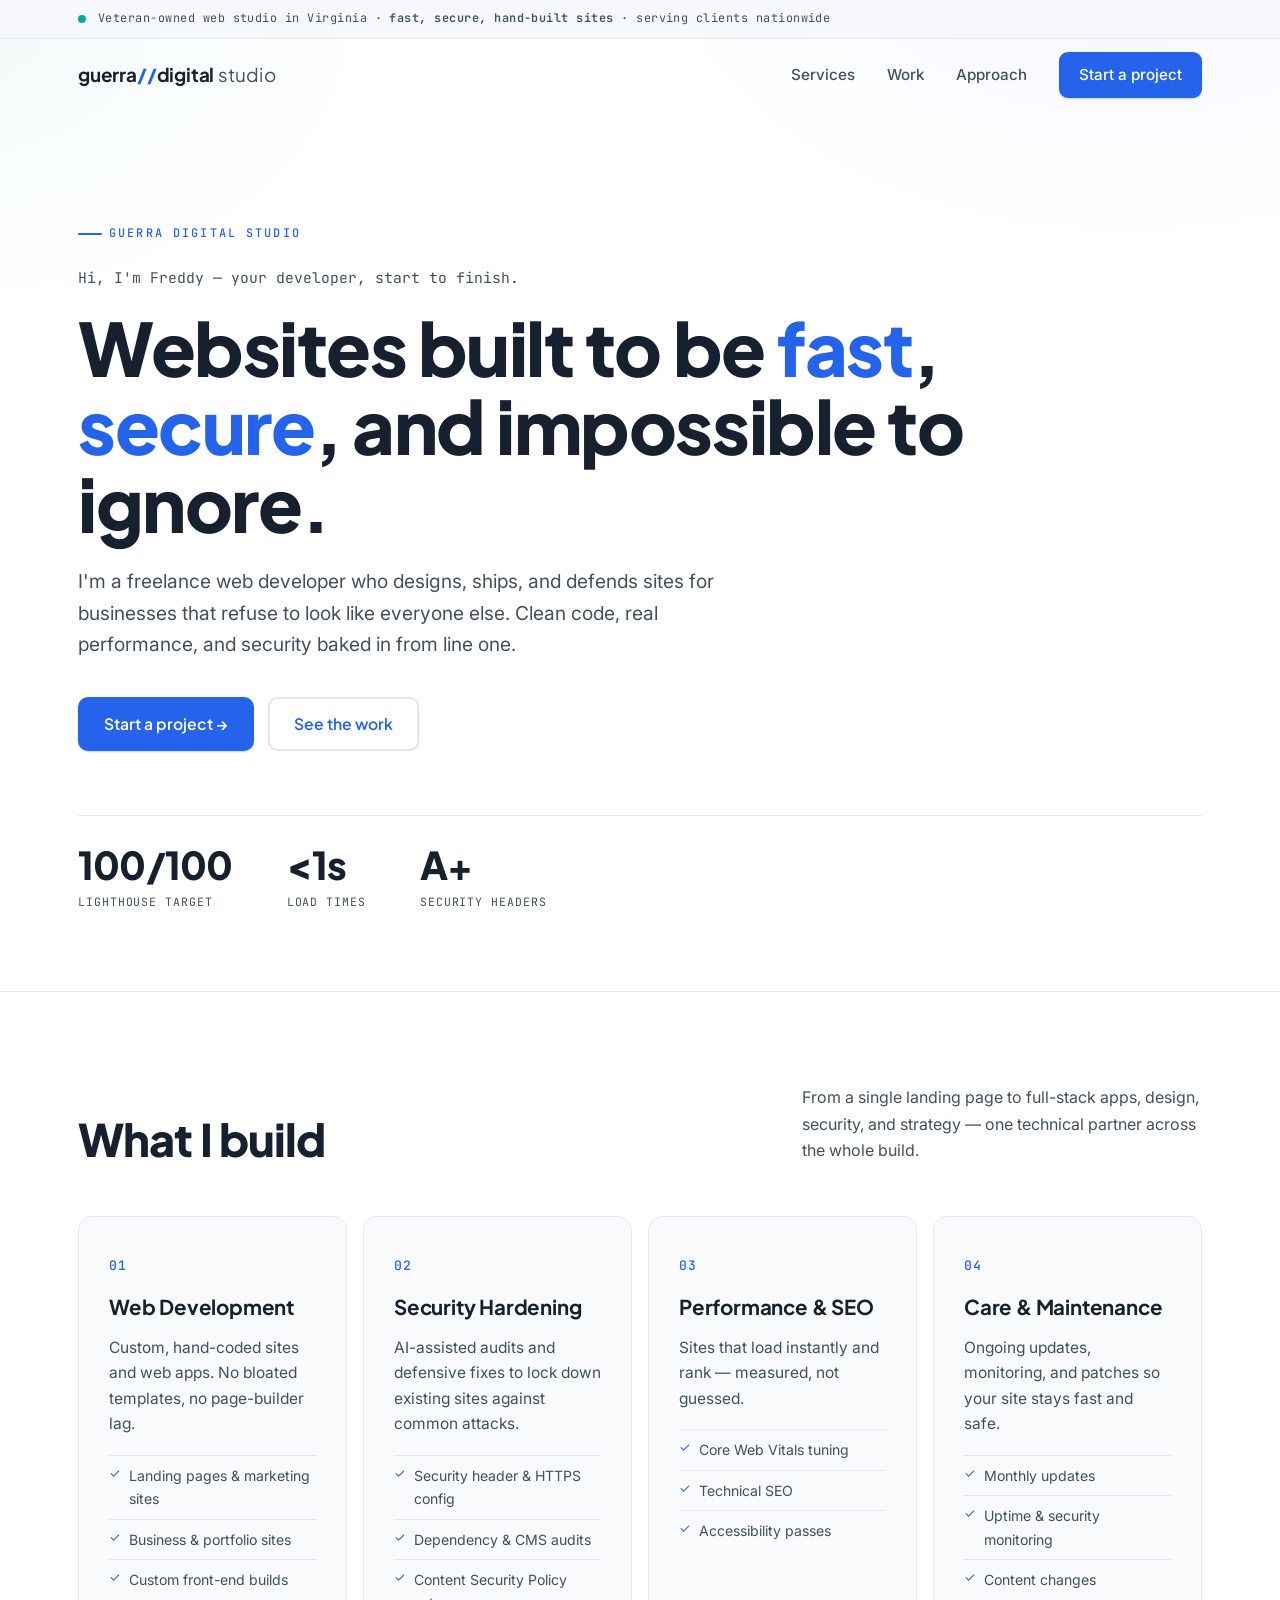
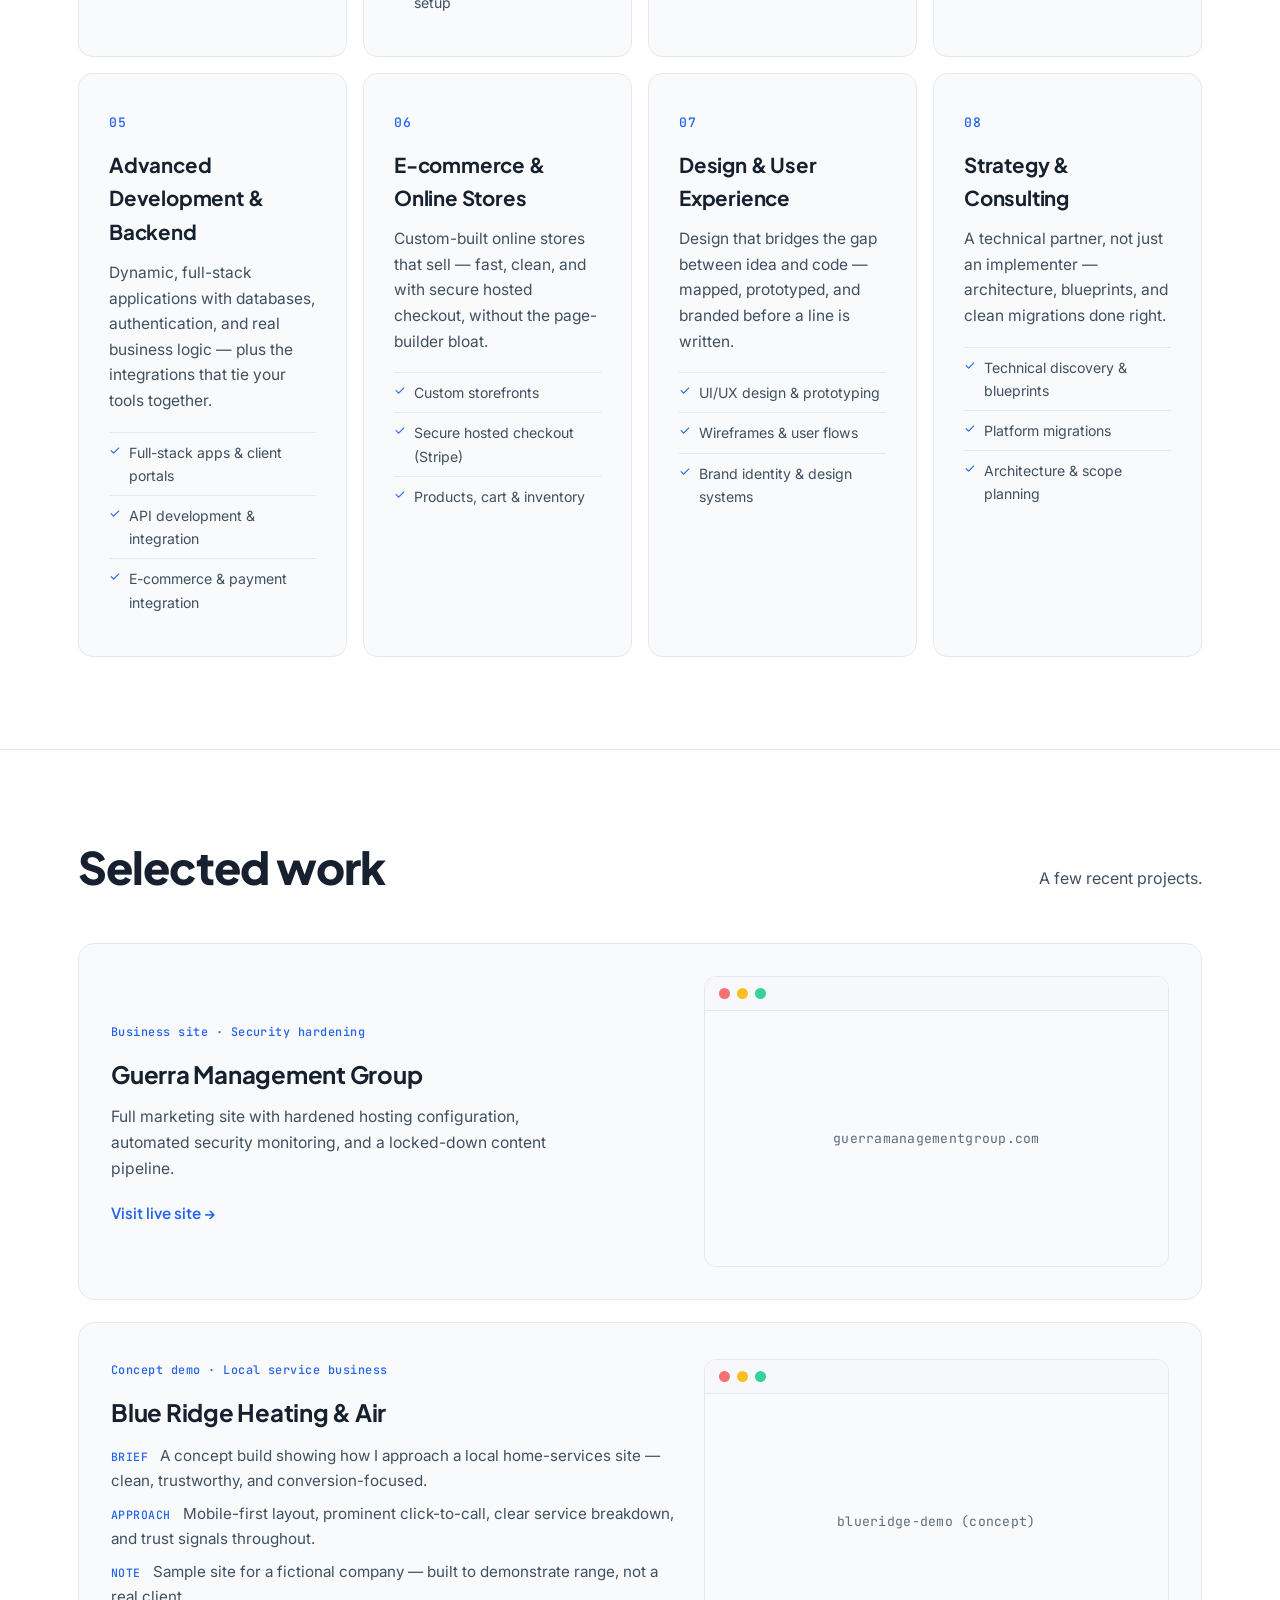
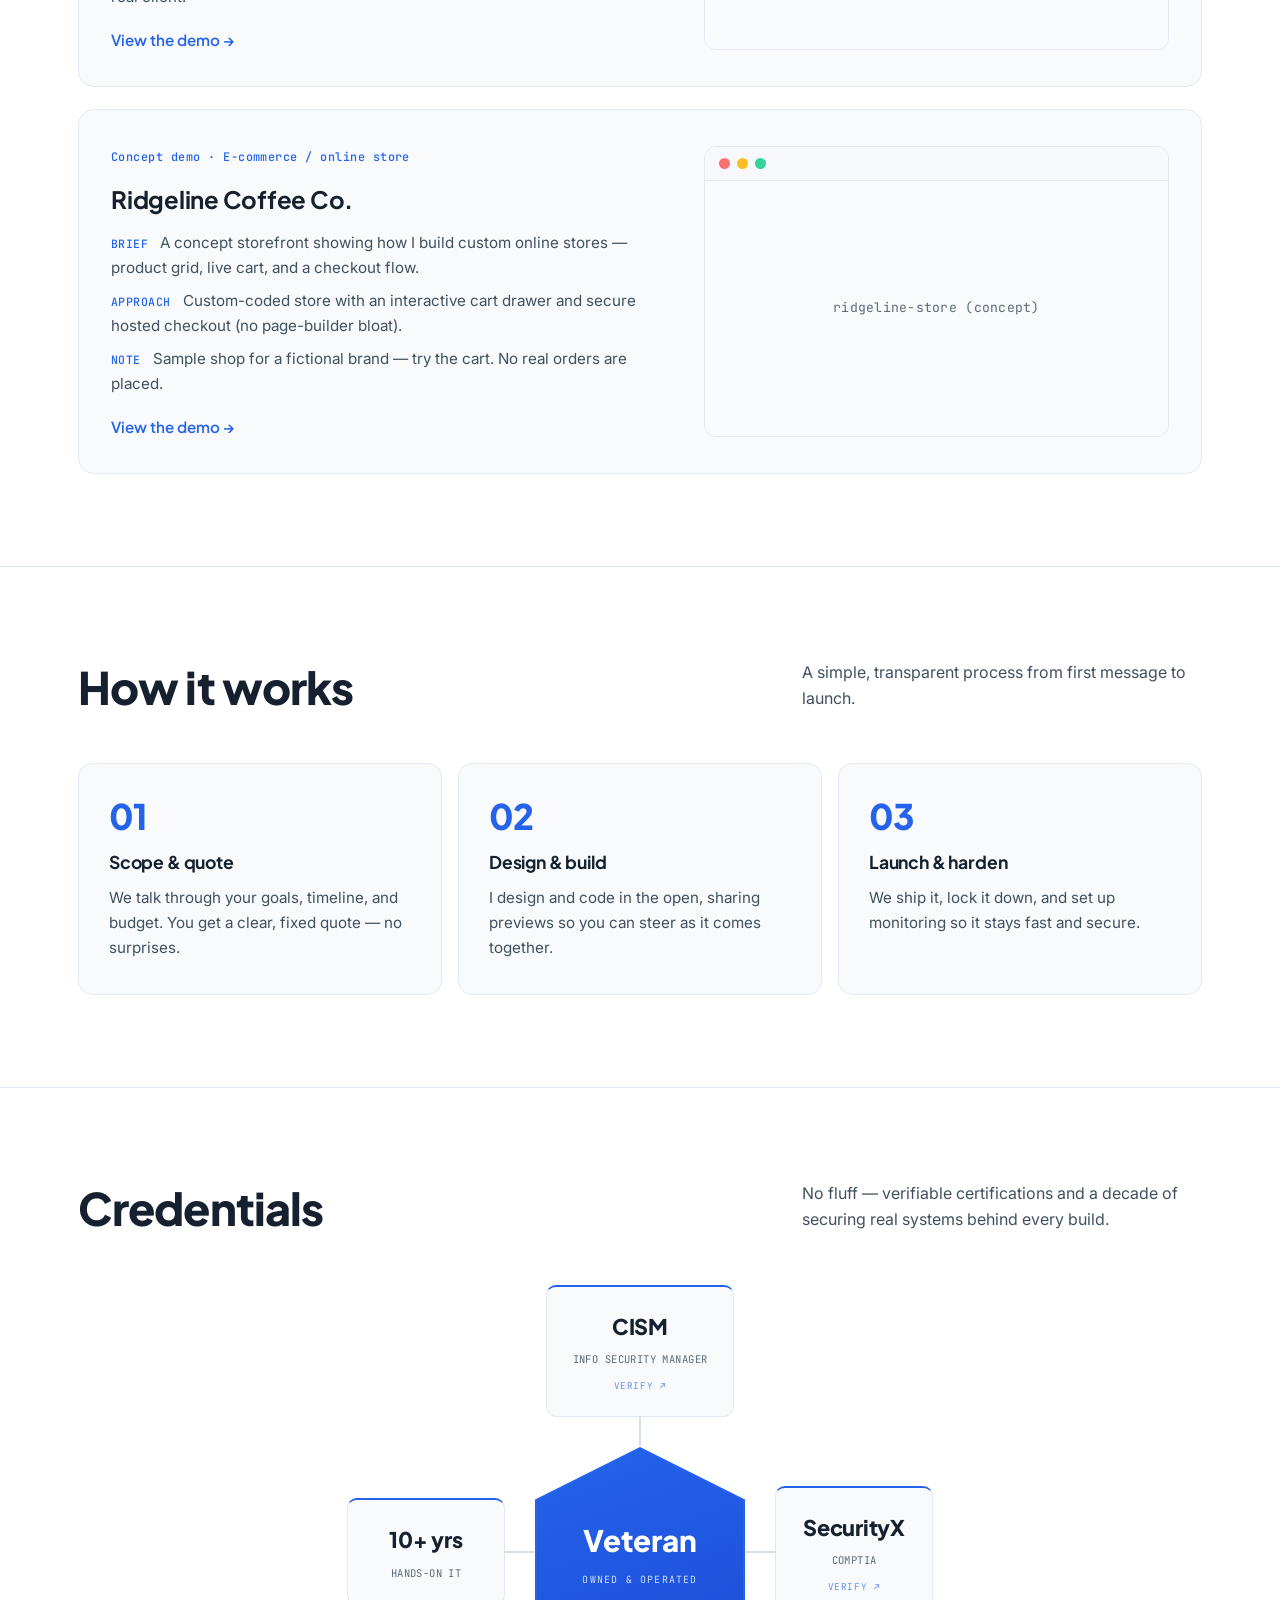
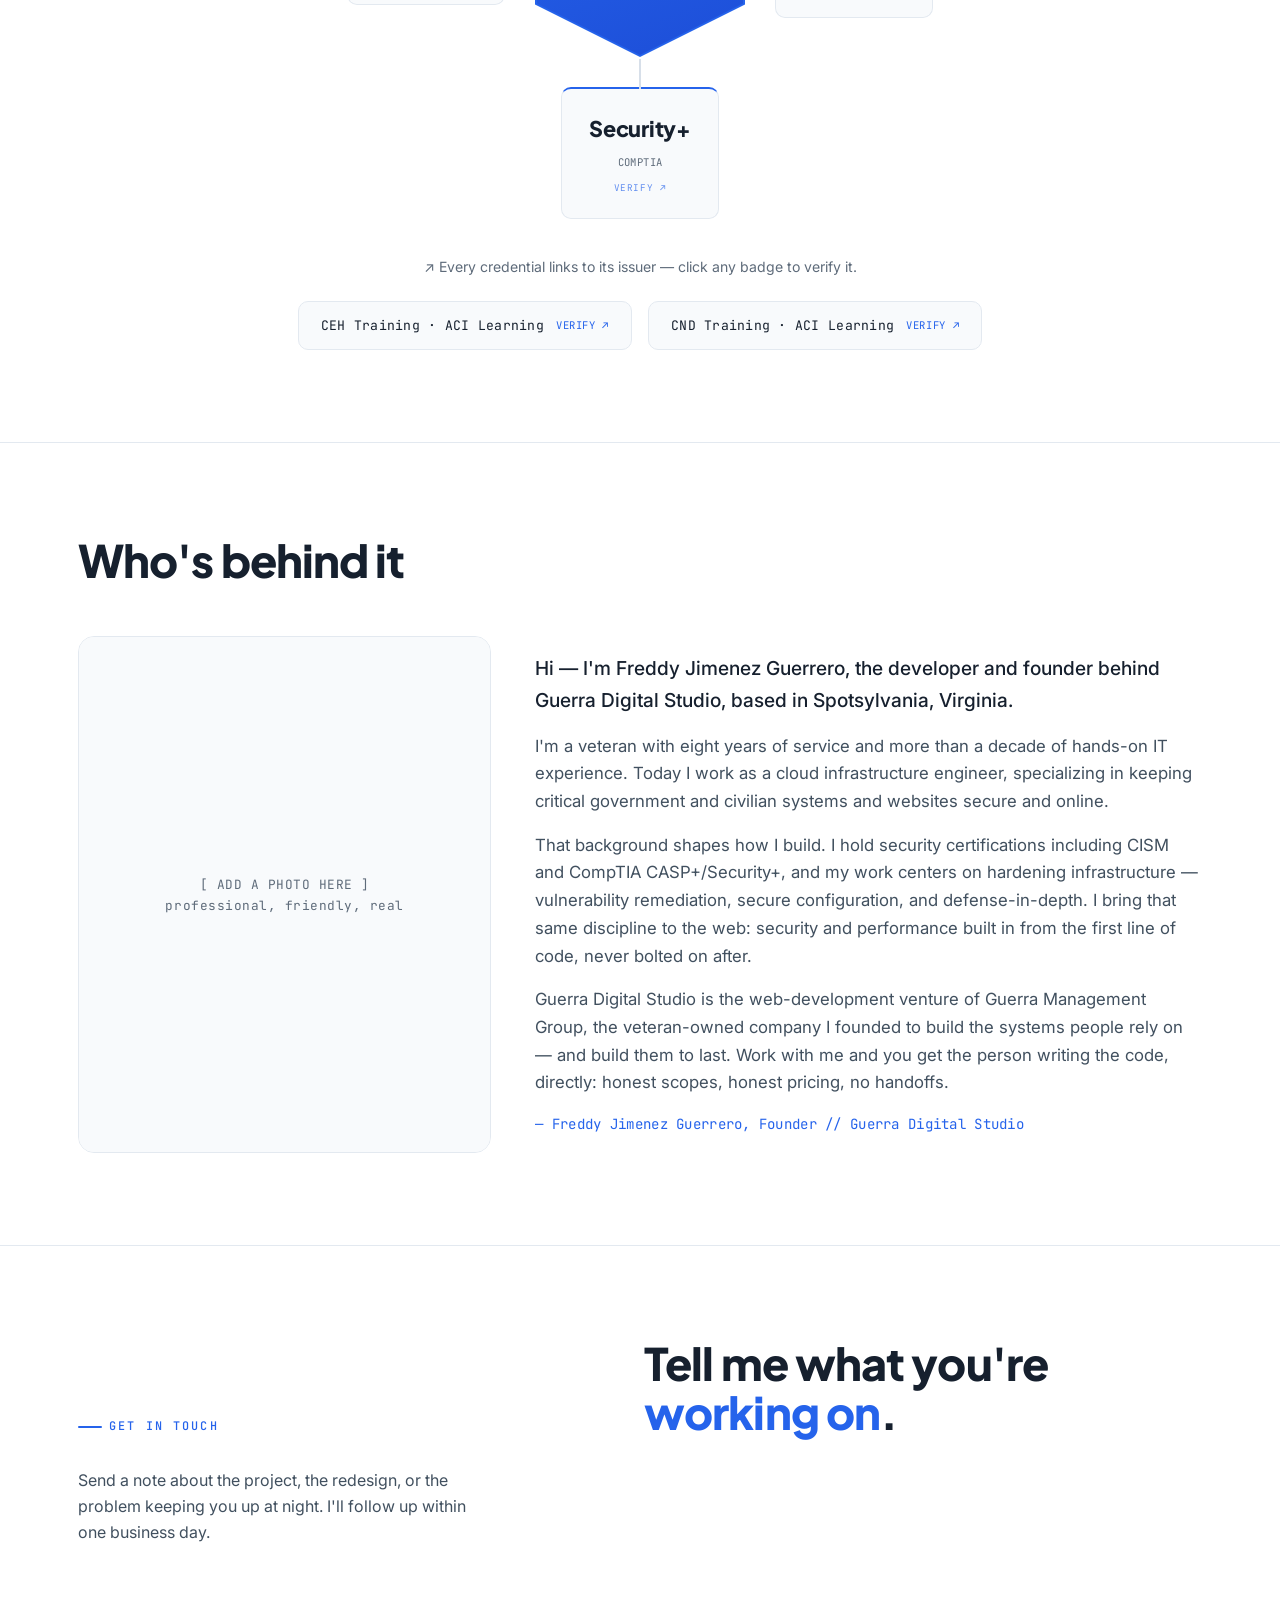
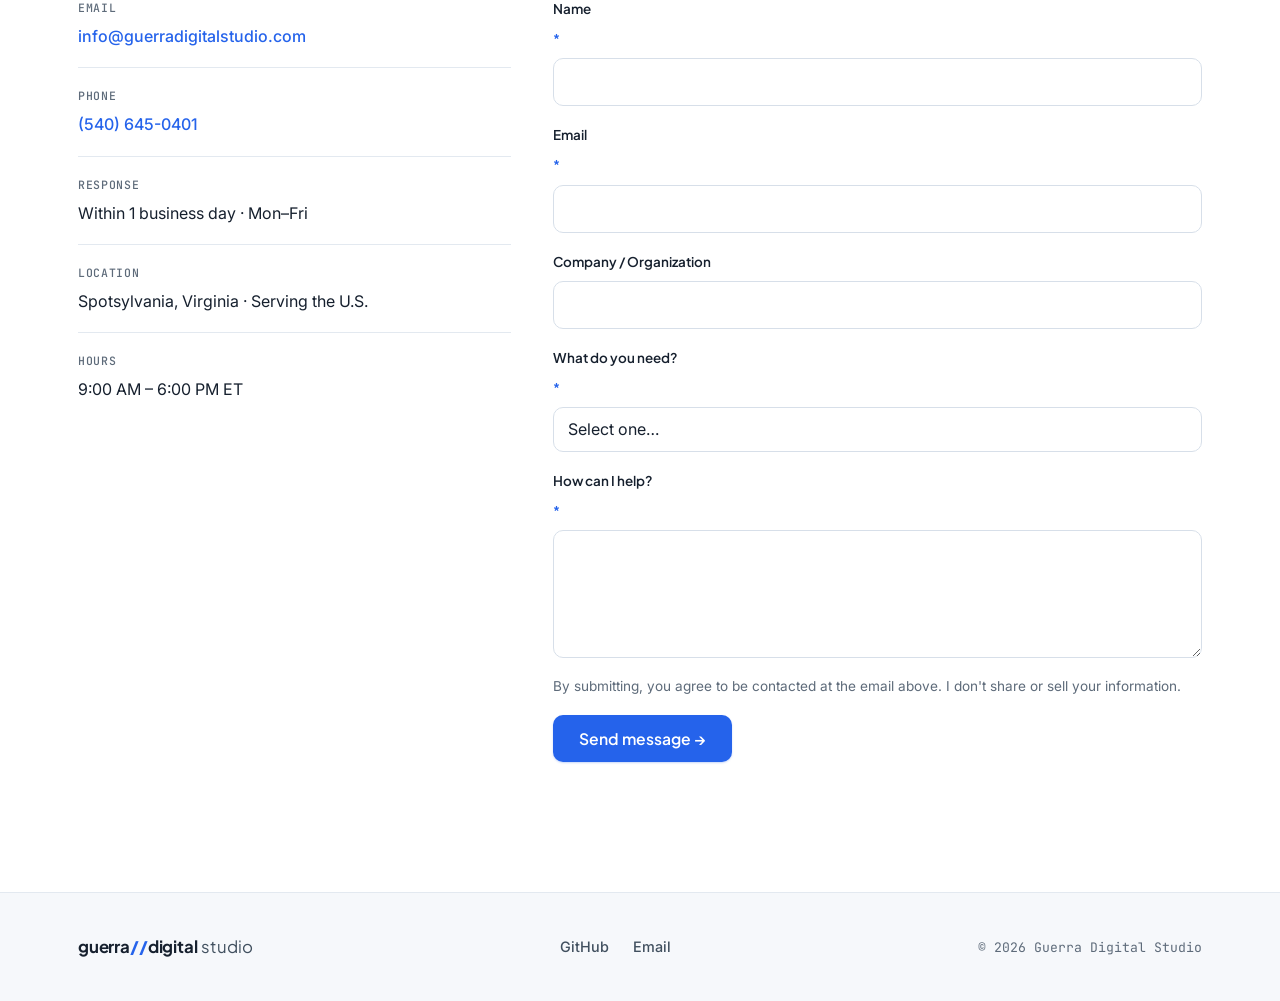
==== commit 1a4e1b2c: "Update index.html" ====
--- a/index.html
+++ b/index.html
@@ -30,8 +30,8 @@
     --bg-soft:   #f8fafc;   /* panel */
     --surface:   #eef3f9;   /* hover */
     --ink:       #16202e;
-    --ink-soft:  #4a5a6e;
-    --ink-faint: #7d8ca0;
+    --ink-soft:  #41505f;
+    --ink-faint: #5e6b7a;
     --cyan:      #2563eb;   /* trustworthy blue (primary accent) */
     --cyan-dk:   #1d4ed8;
     --magenta:   #2563eb;   /* second accent now also blue for calm, cohesive look */
@@ -78,7 +78,7 @@
 
   /* ---------- SYSTEM BAR (now a warm tagline strip) ---------- */
   .sysbar{ background:var(--bg-2); border-bottom:1px solid var(--line); }
-  .sysbar .wrap{ display:flex; align-items:center; gap:12px; min-height:38px; font-family:'JetBrains Mono',monospace; font-size:.74rem; letter-spacing:.04em; color:var(--ink-faint); }
+  .sysbar .wrap{ display:flex; align-items:center; gap:12px; min-height:38px; font-family:'JetBrains Mono',monospace; font-size:.74rem; letter-spacing:.04em; color:var(--ink-soft); }
   .sysbar .dot{ width:8px; height:8px; border-radius:50%; background:var(--yellow); }
   .sysbar b{ color:var(--ink-soft); font-weight:600; }
 
@@ -106,7 +106,7 @@
 
   /* ---------- HERO ---------- */
   .hero{ padding:104px 0 80px; }
-  .term{ font-family:'JetBrains Mono',monospace; color:var(--ink-faint); font-size:.92rem; margin:22px 0 4px; font-weight:400; }
+  .term{ font-family:'JetBrains Mono',monospace; color:var(--ink-soft); font-size:.92rem; margin:22px 0 4px; font-weight:400; }
   .hero h1{
     font-family:'Plus Jakarta Sans', sans-serif; font-weight:800;
     font-size:clamp(2.5rem, 6.6vw, 4.6rem); line-height:1.06; letter-spacing:-.02em;
@@ -128,7 +128,7 @@
 
   .stats{ display:flex; gap:54px; margin-top:64px; flex-wrap:wrap; border-top:1px solid var(--line); padding-top:30px; }
   .stat .n{ font-family:'Plus Jakarta Sans',sans-serif; font-weight:800; font-size:2.4rem; line-height:1; color:var(--ink); letter-spacing:-.02em; }
-  .stat .l{ font-family:'JetBrains Mono',monospace; font-size:.72rem; letter-spacing:.08em; text-transform:uppercase; color:var(--ink-faint); margin-top:8px; }
+  .stat .l{ font-family:'JetBrains Mono',monospace; font-size:.72rem; letter-spacing:.08em; text-transform:uppercase; color:var(--ink-soft); margin-top:8px; }
 
   /* ---------- SECTION SHELL ---------- */
   section.block{ padding:92px 0; border-top:1px solid var(--line); }
@@ -187,7 +187,7 @@
   @media(min-width:760px){ .approach{ grid-template-columns:repeat(3,1fr); } }
   .step{ background:var(--bg-soft); border:1px solid var(--line); border-radius:14px; padding:34px 30px; }
   .step .n{ font-family:'Plus Jakarta Sans',sans-serif; font-weight:800; font-size:2.2rem; color:var(--cyan); line-height:1; letter-spacing:-.02em; }
-  .step h4{ font-family:'Plus Jakarta Sans',sans-serif; font-weight:700; font-size:1.1rem; margin:14px 0 8px; text-transform:none; letter-spacing:-.01em; color:var(--ink); }
+  .step h3{ font-family:'Plus Jakarta Sans',sans-serif; font-weight:700; font-size:1.1rem; margin:14px 0 8px; text-transform:none; letter-spacing:-.01em; color:var(--ink); }
   .step p{ color:var(--ink-soft); font-size:.95rem; font-weight:400; }
 
   /* ---------- CONTACT ---------- */
@@ -479,9 +479,9 @@
         <p class="reveal">A simple, transparent process from first message to launch.</p>
       </div>
       <div class="approach reveal">
-        <div class="step"><div class="n">01</div><h4>Scope &amp; quote</h4><p>We talk through your goals, timeline, and budget. You get a clear, fixed quote — no surprises.</p></div>
-        <div class="step"><div class="n">02</div><h4>Design &amp; build</h4><p>I design and code in the open, sharing previews so you can steer as it comes together.</p></div>
-        <div class="step"><div class="n">03</div><h4>Launch &amp; harden</h4><p>We ship it, lock it down, and set up monitoring so it stays fast and secure.</p></div>
+        <div class="step"><div class="n">01</div><h3>Scope &amp; quote</h3><p>We talk through your goals, timeline, and budget. You get a clear, fixed quote — no surprises.</p></div>
+        <div class="step"><div class="n">02</div><h3>Design &amp; build</h3><p>I design and code in the open, sharing previews so you can steer as it comes together.</p></div>
+        <div class="step"><div class="n">03</div><h3>Launch &amp; harden</h3><p>We ship it, lock it down, and set up monitoring so it stays fast and secure.</p></div>
       </div>
     </div>
   </section>
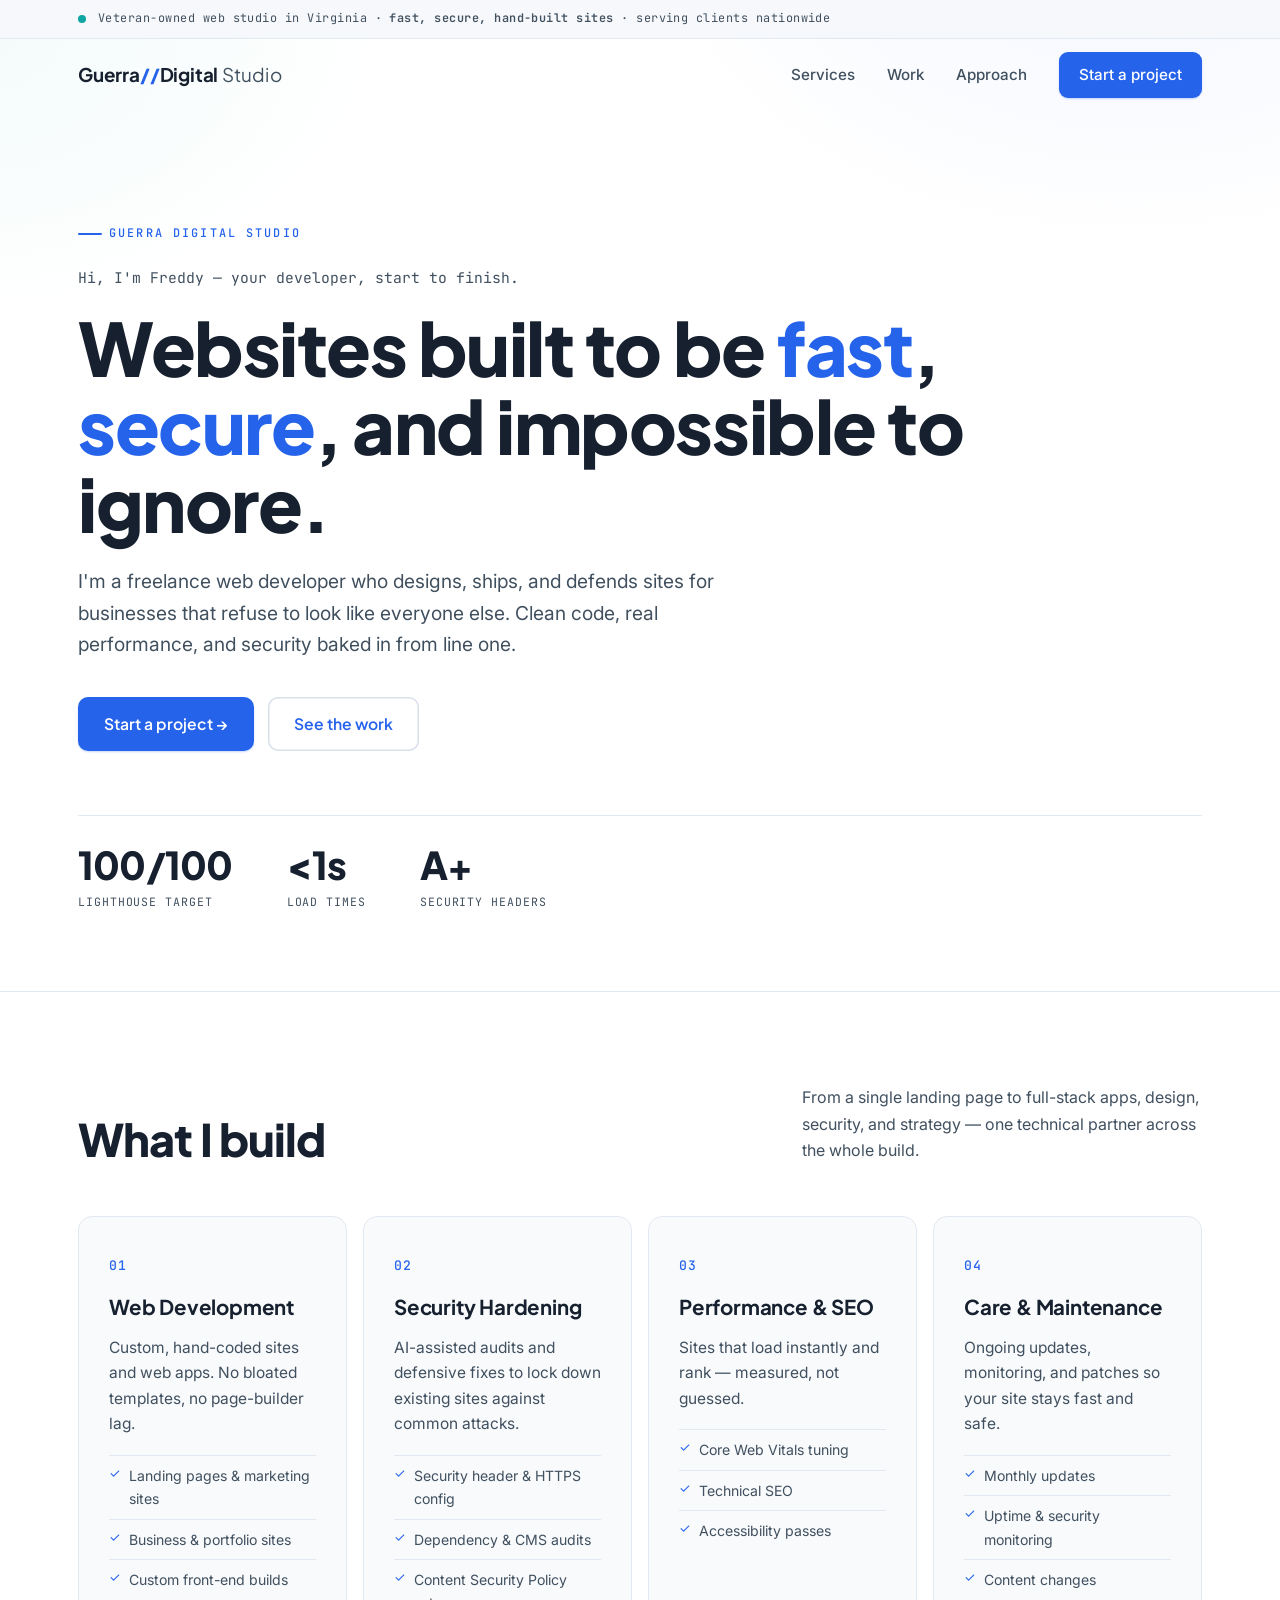
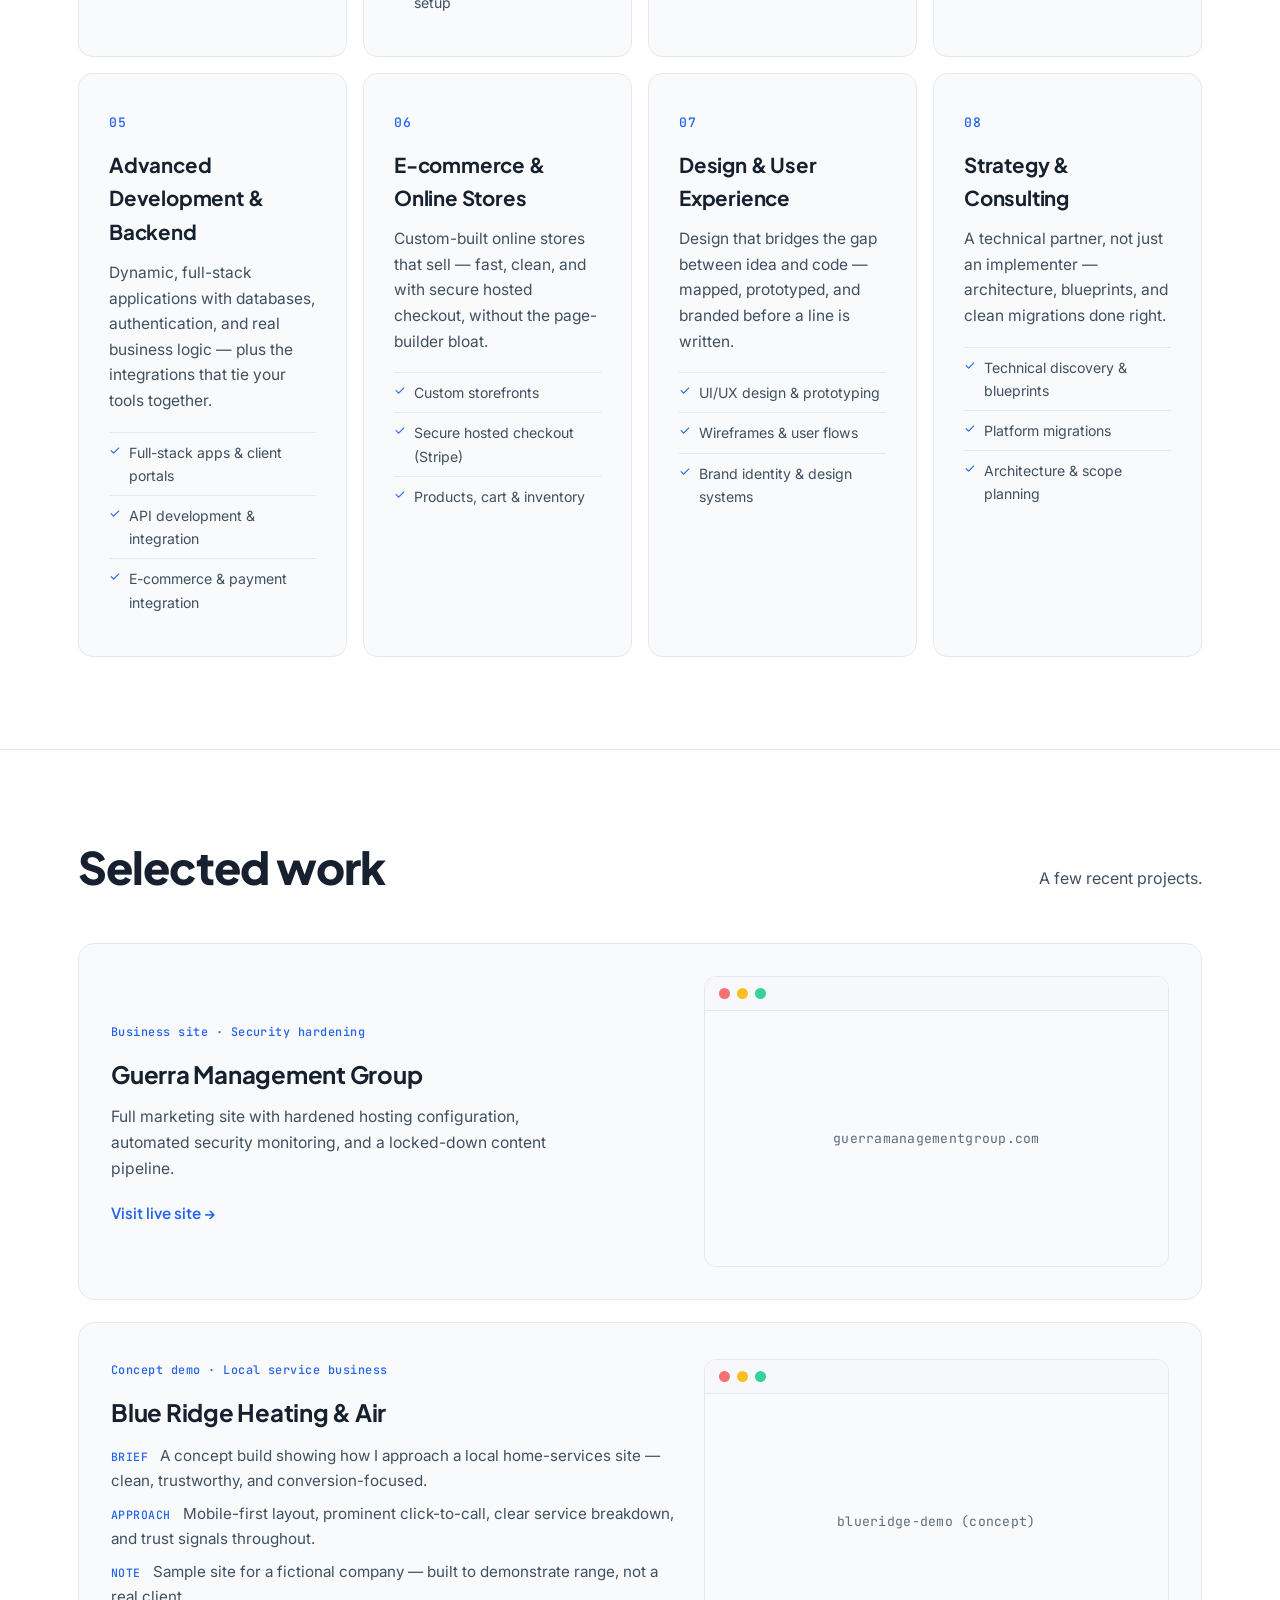
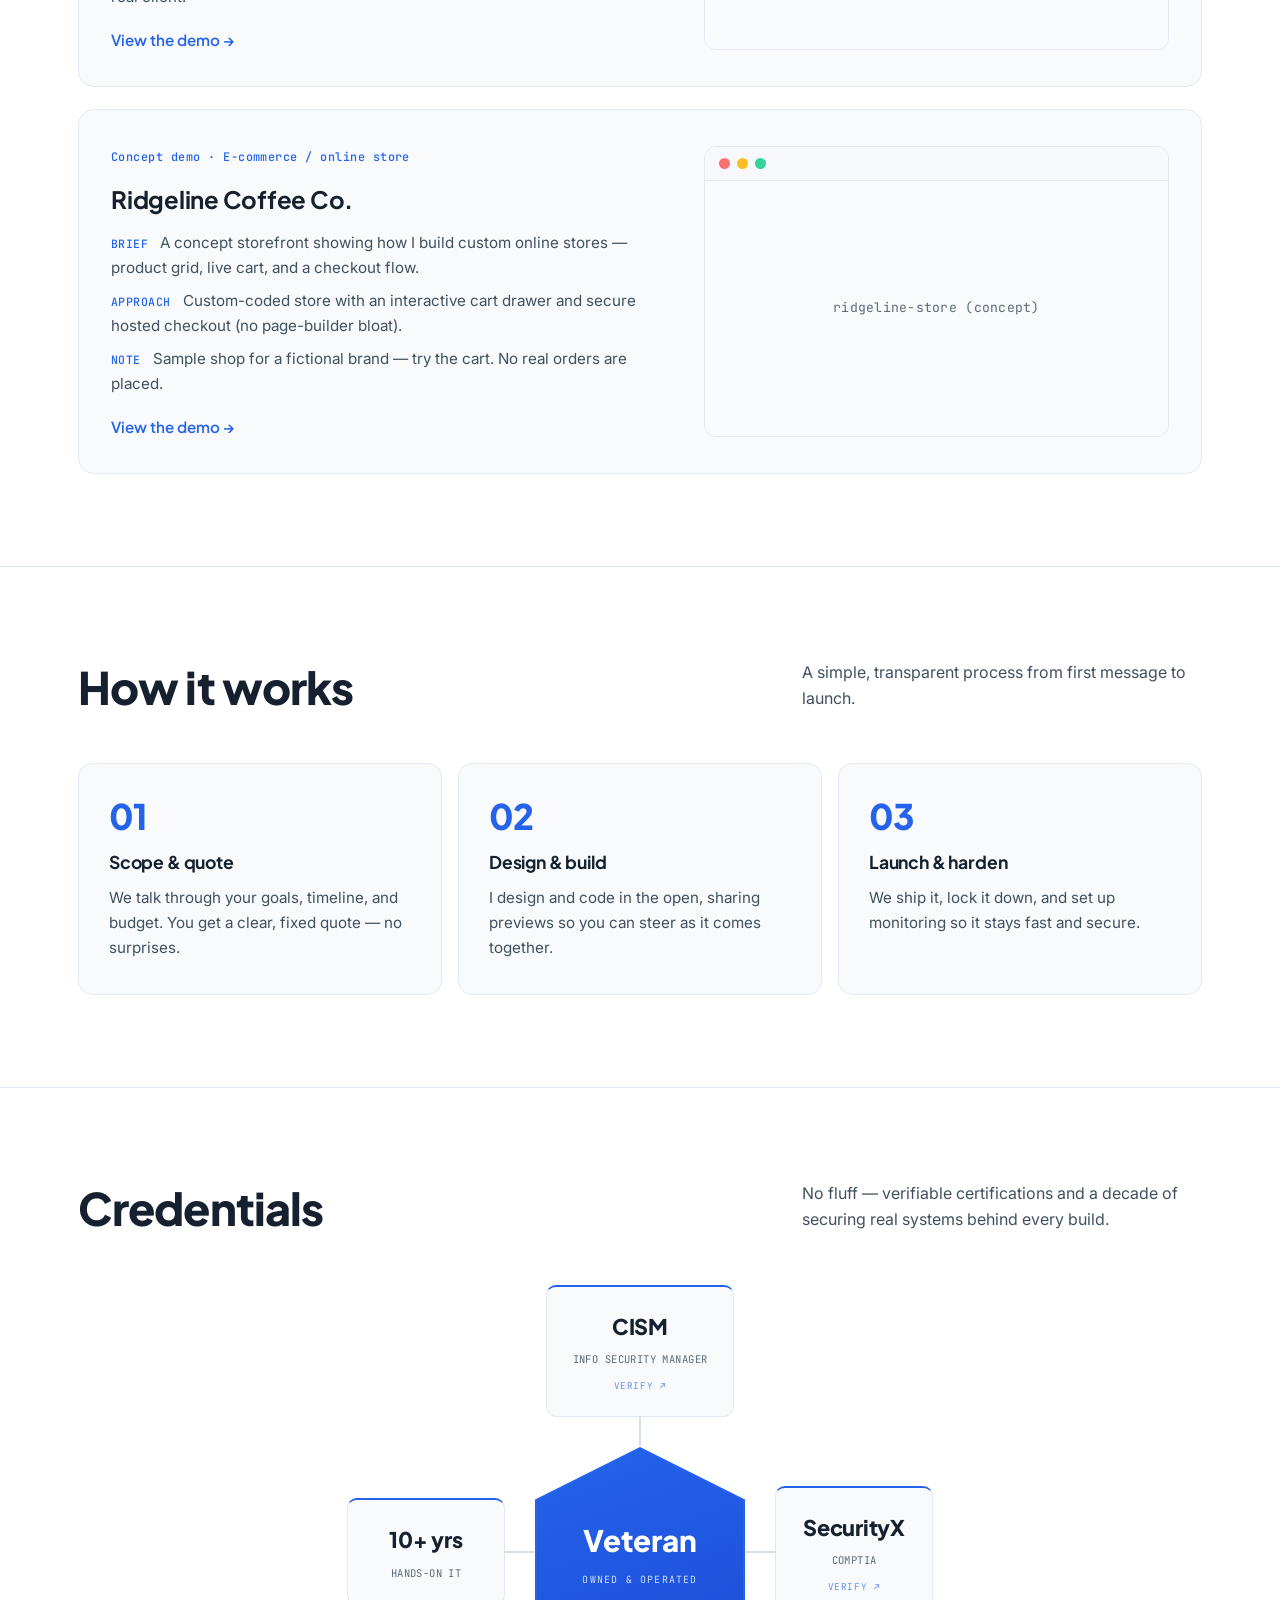
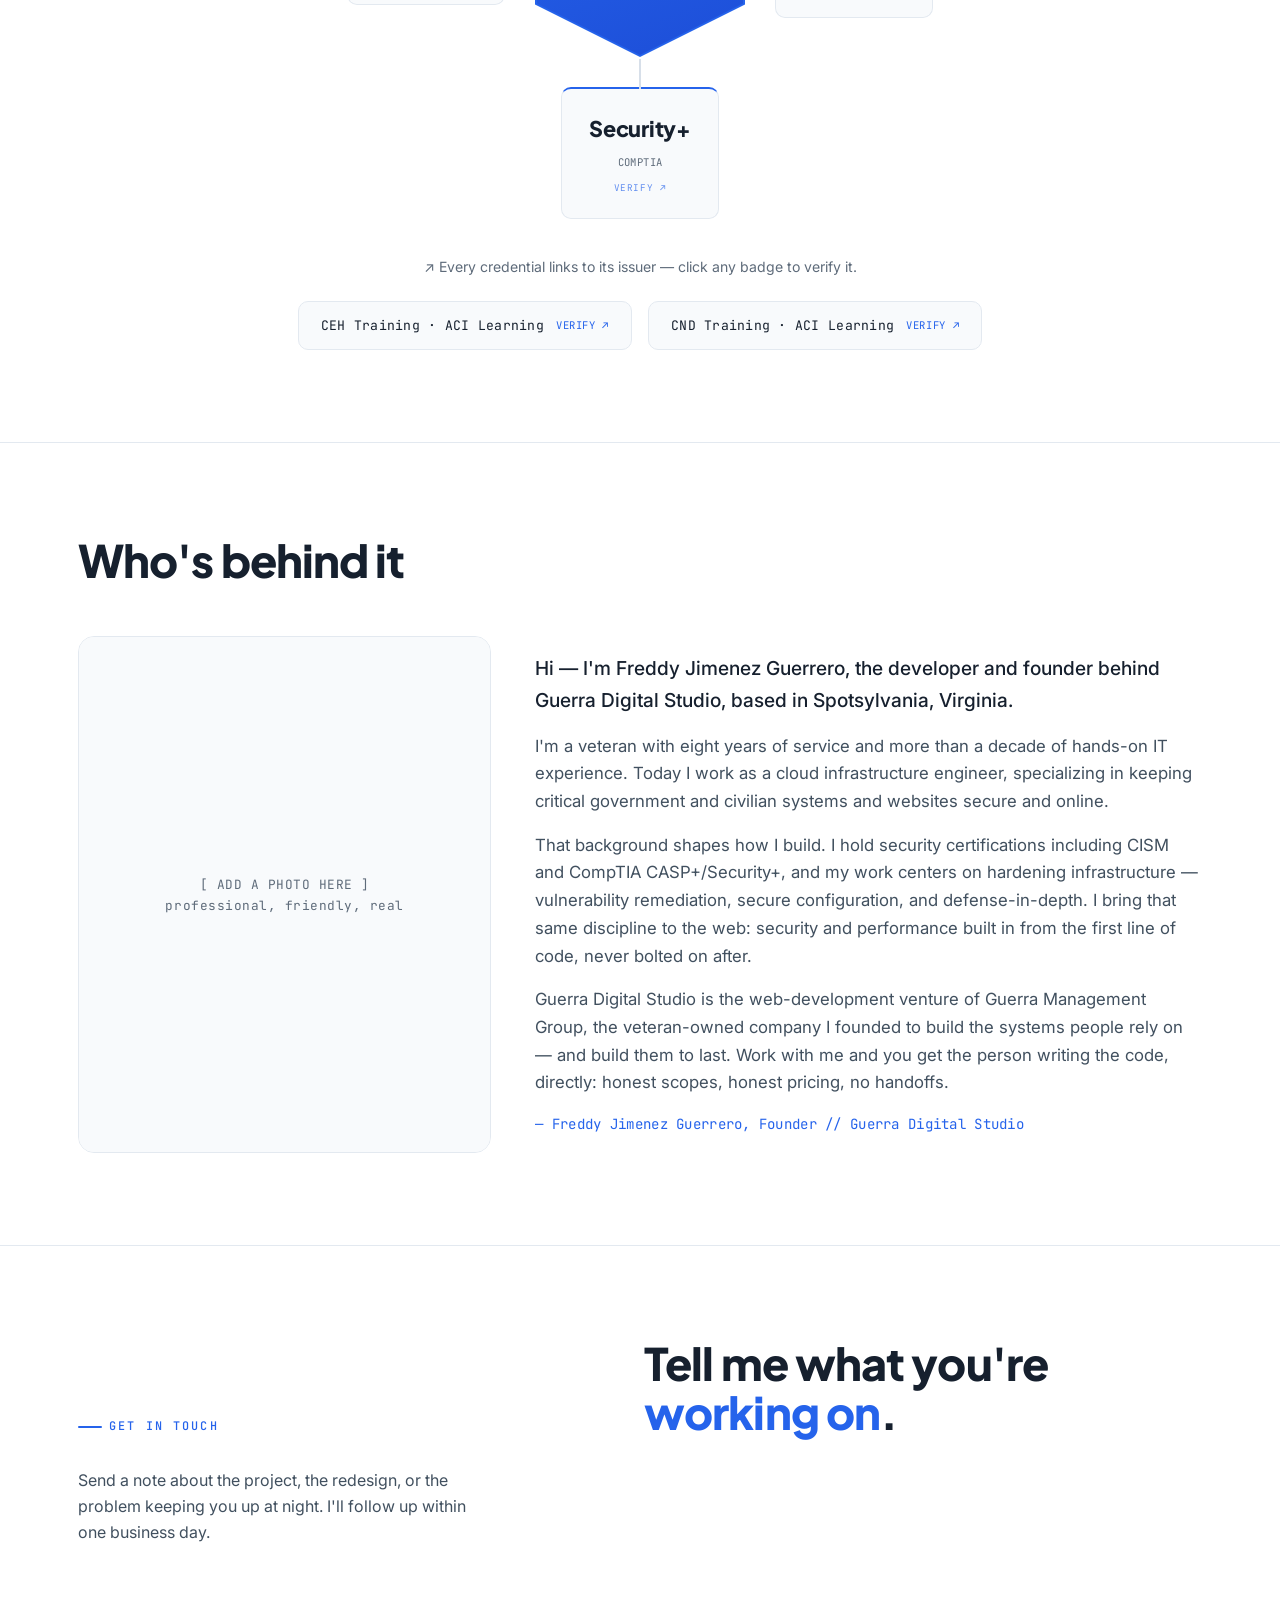
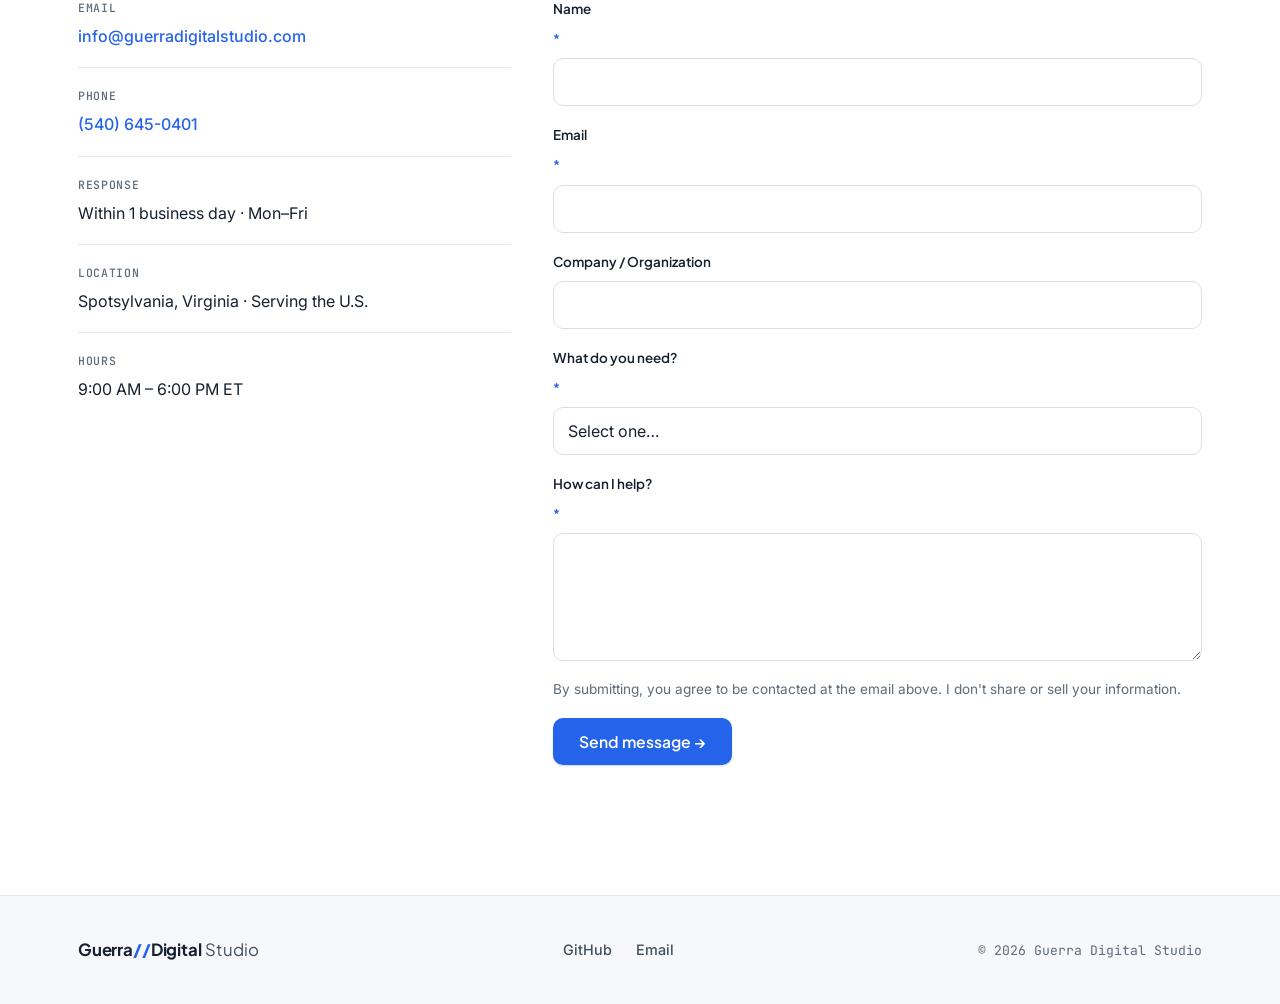
==== commit c2b403e4: "Update index.html" ====
--- a/index.html
+++ b/index.html
@@ -240,7 +240,7 @@
   /* ---------- CREDENTIALS (veteran hub) ---------- */
   .vet-hub{ display:grid; grid-template-columns:1fr auto 1fr; column-gap:30px; row-gap:30px; align-items:center; justify-items:center; max-width:780px; margin:0 auto; }
   .vet-core{ grid-area:2/2/3/3; position:relative; width:210px; height:210px; display:grid; place-items:center; background:var(--magenta);
-    clip-path:polygon(50% 0,100% 25%,100% 75%,50% 100%,0 75%,0 25%); filter:drop-shadow(0 0 20px rgba(255,42,109,.5)); }
+    clip-path:polygon(50% 0,100% 25%,100% 75%,50% 100%,0 75%,0 25%); filter:drop-shadow(0 10px 24px rgba(37,99,235,.28)); }
   .vet-core-inner{ width:calc(100% - 4px); height:calc(100% - 4px); display:flex; flex-direction:column; align-items:center; justify-content:center; gap:7px;
     background:linear-gradient(160deg,#2563eb,#1d4ed8); clip-path:polygon(50% 0,100% 25%,100% 75%,50% 100%,0 75%,0 25%); }
   .vet-core .vlabel{ font-family:'Plus Jakarta Sans',sans-serif; font-weight:800; font-size:1.85rem; letter-spacing:0; text-transform:none; color:#fff; }
@@ -329,7 +329,7 @@
 <header id="header">
   <div class="wrap">
     <nav>
-      <a href="#top" class="logo">guerra<b>//</b>digital<span class="studio">studio</span></a>
+      <a href="#top" class="logo">Guerra<b>//</b>Digital<span class="studio">Studio</span></a>
       <div class="nav-links" id="navLinks">
         <a href="#services">Services</a>
         <a href="#work">Work</a>
@@ -589,7 +589,7 @@
 
 <footer>
   <div class="wrap">
-    <span class="logo">guerra<b>//</b>digital<span class="studio">studio</span></span>
+    <span class="logo">Guerra<b>//</b>Digital<span class="studio">Studio</span></span>
     <div class="social">
       <a href="https://github.com/FJG-Web" target="_blank" rel="noopener">GitHub</a>
       <a href="mailto:info@guerradigitalstudio.com">Email</a>
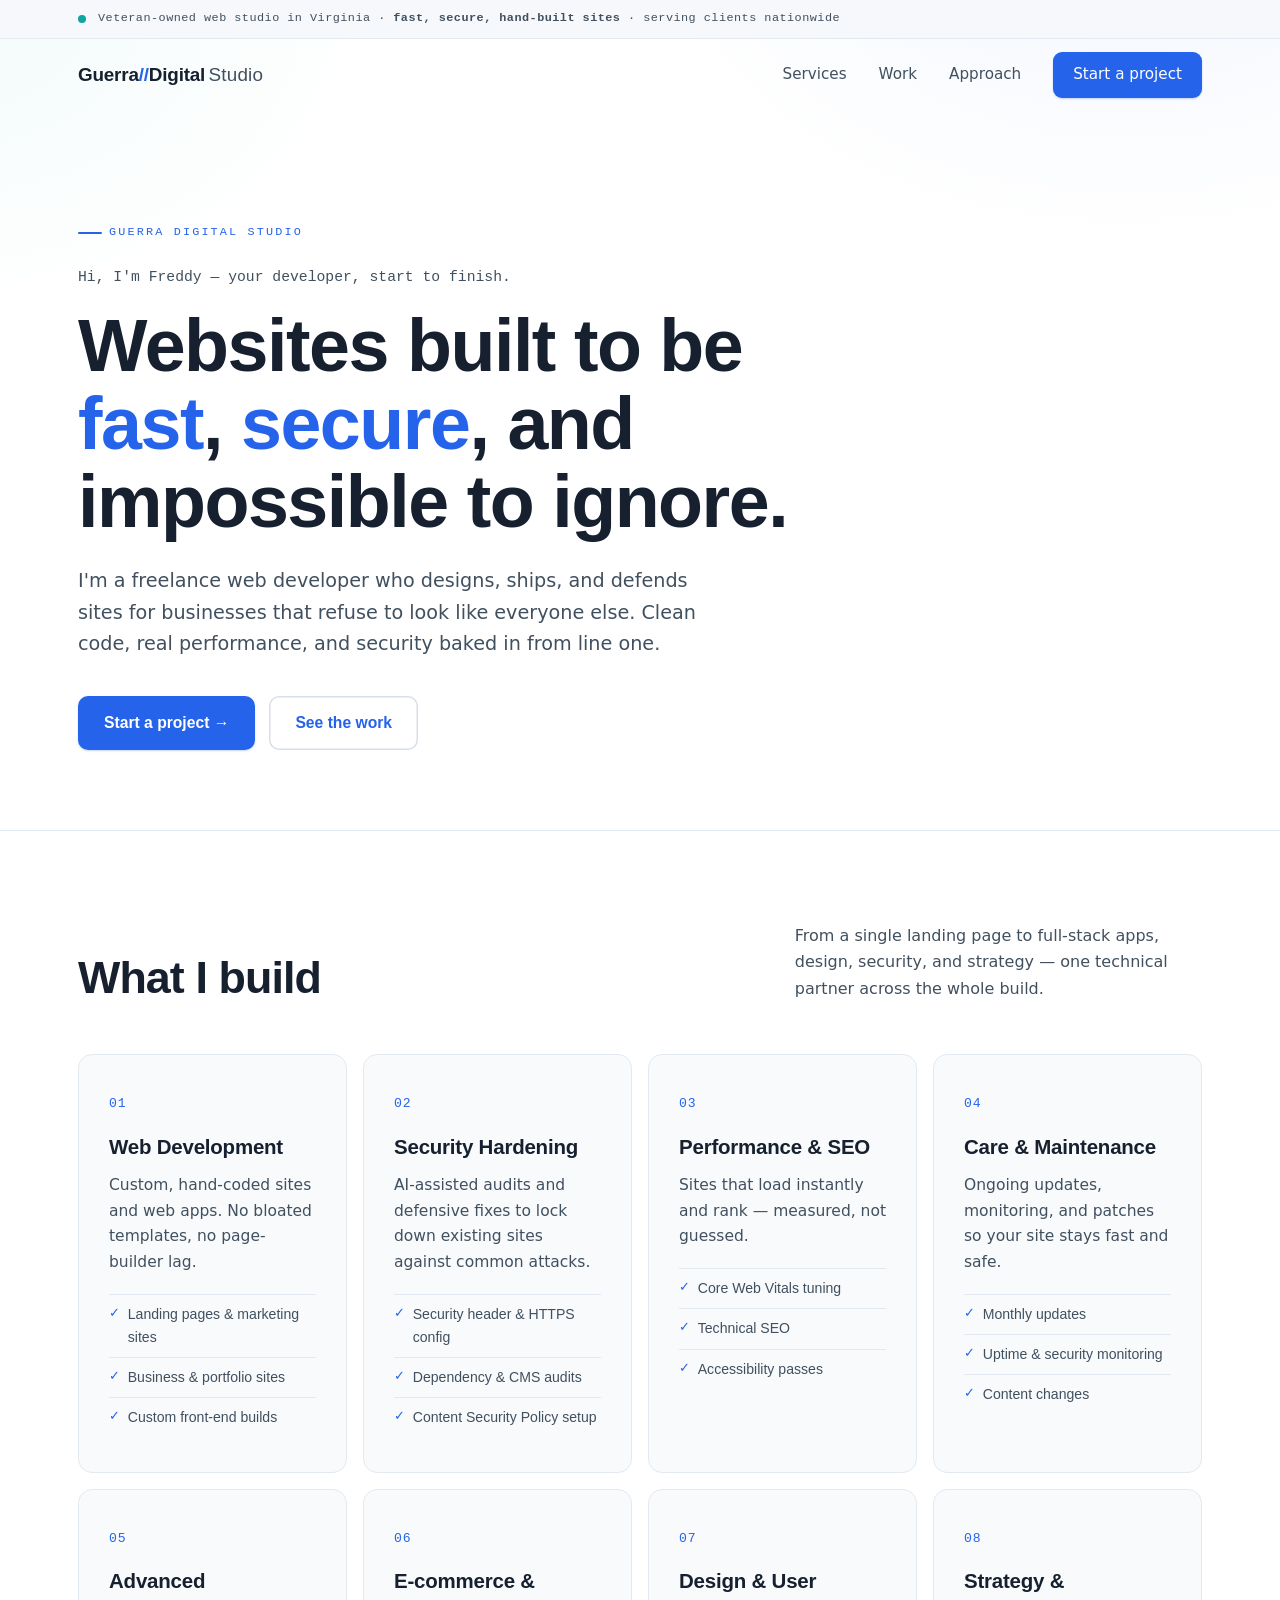
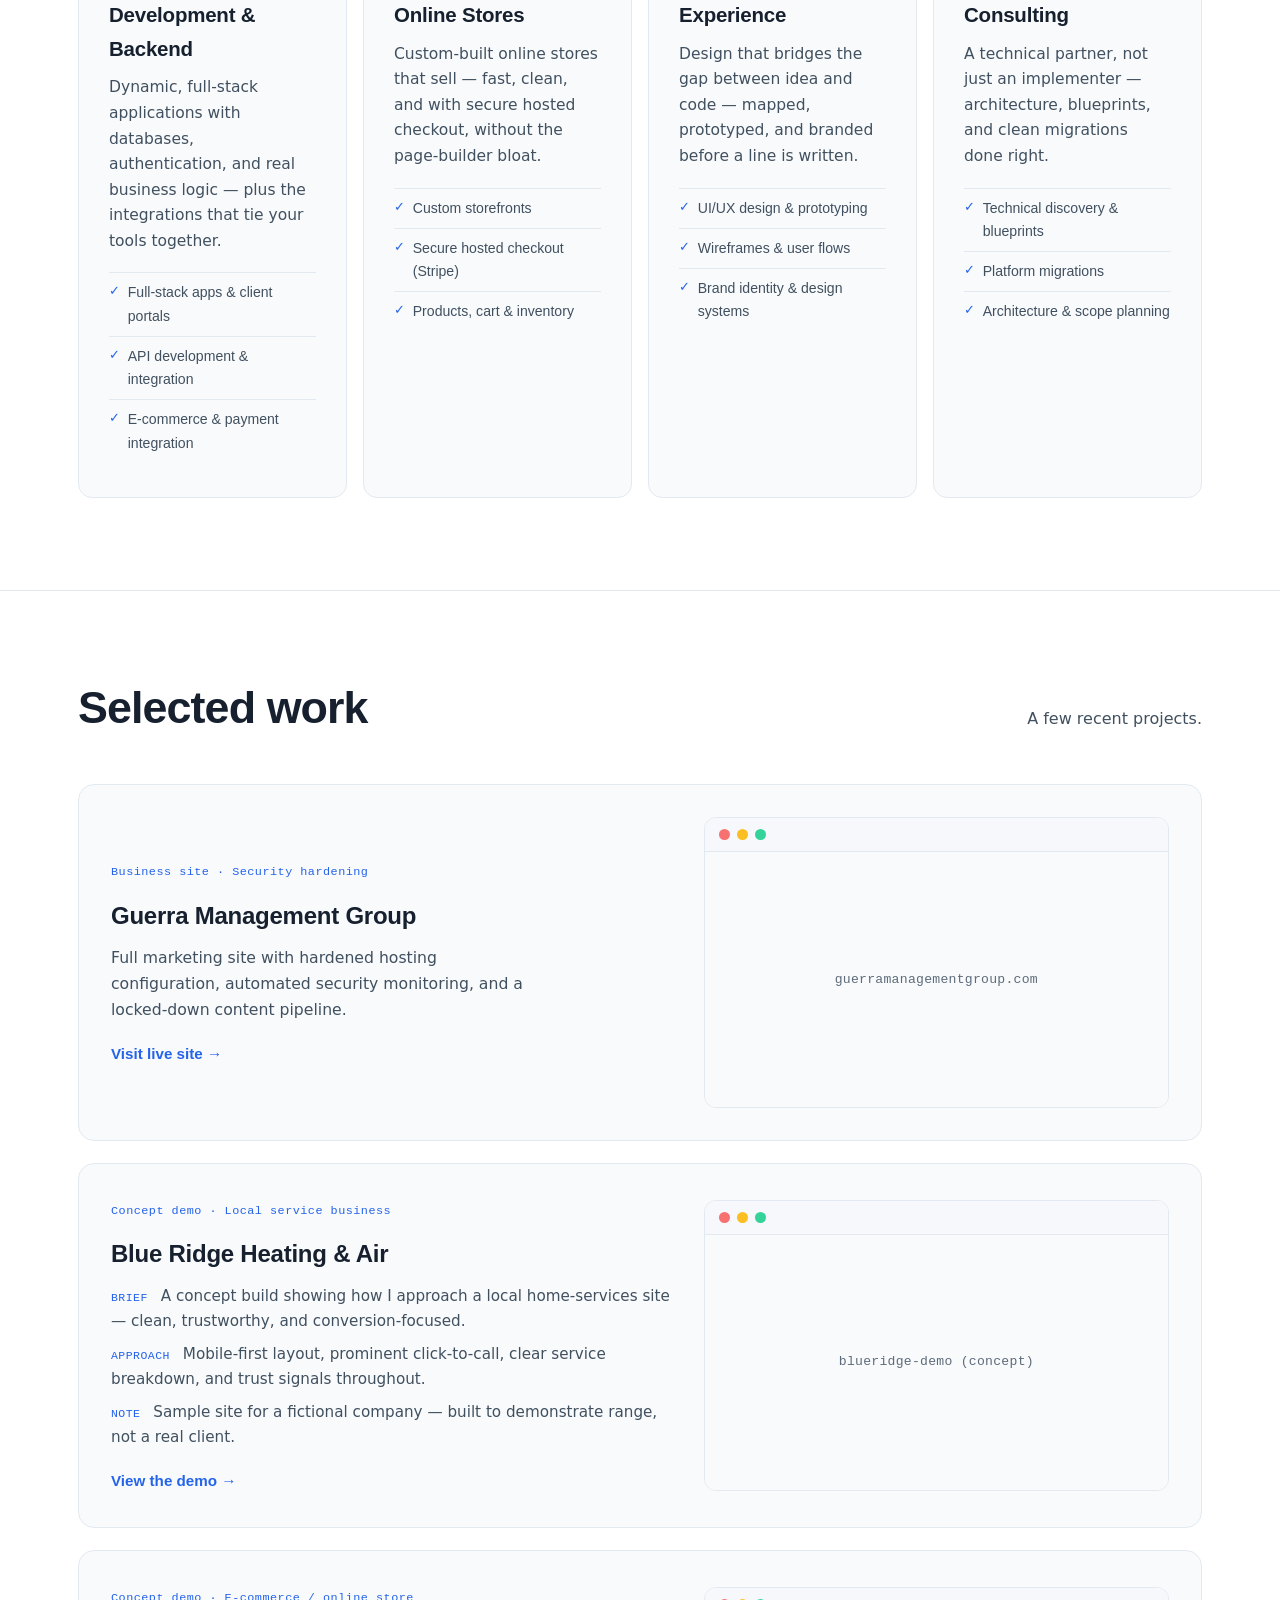
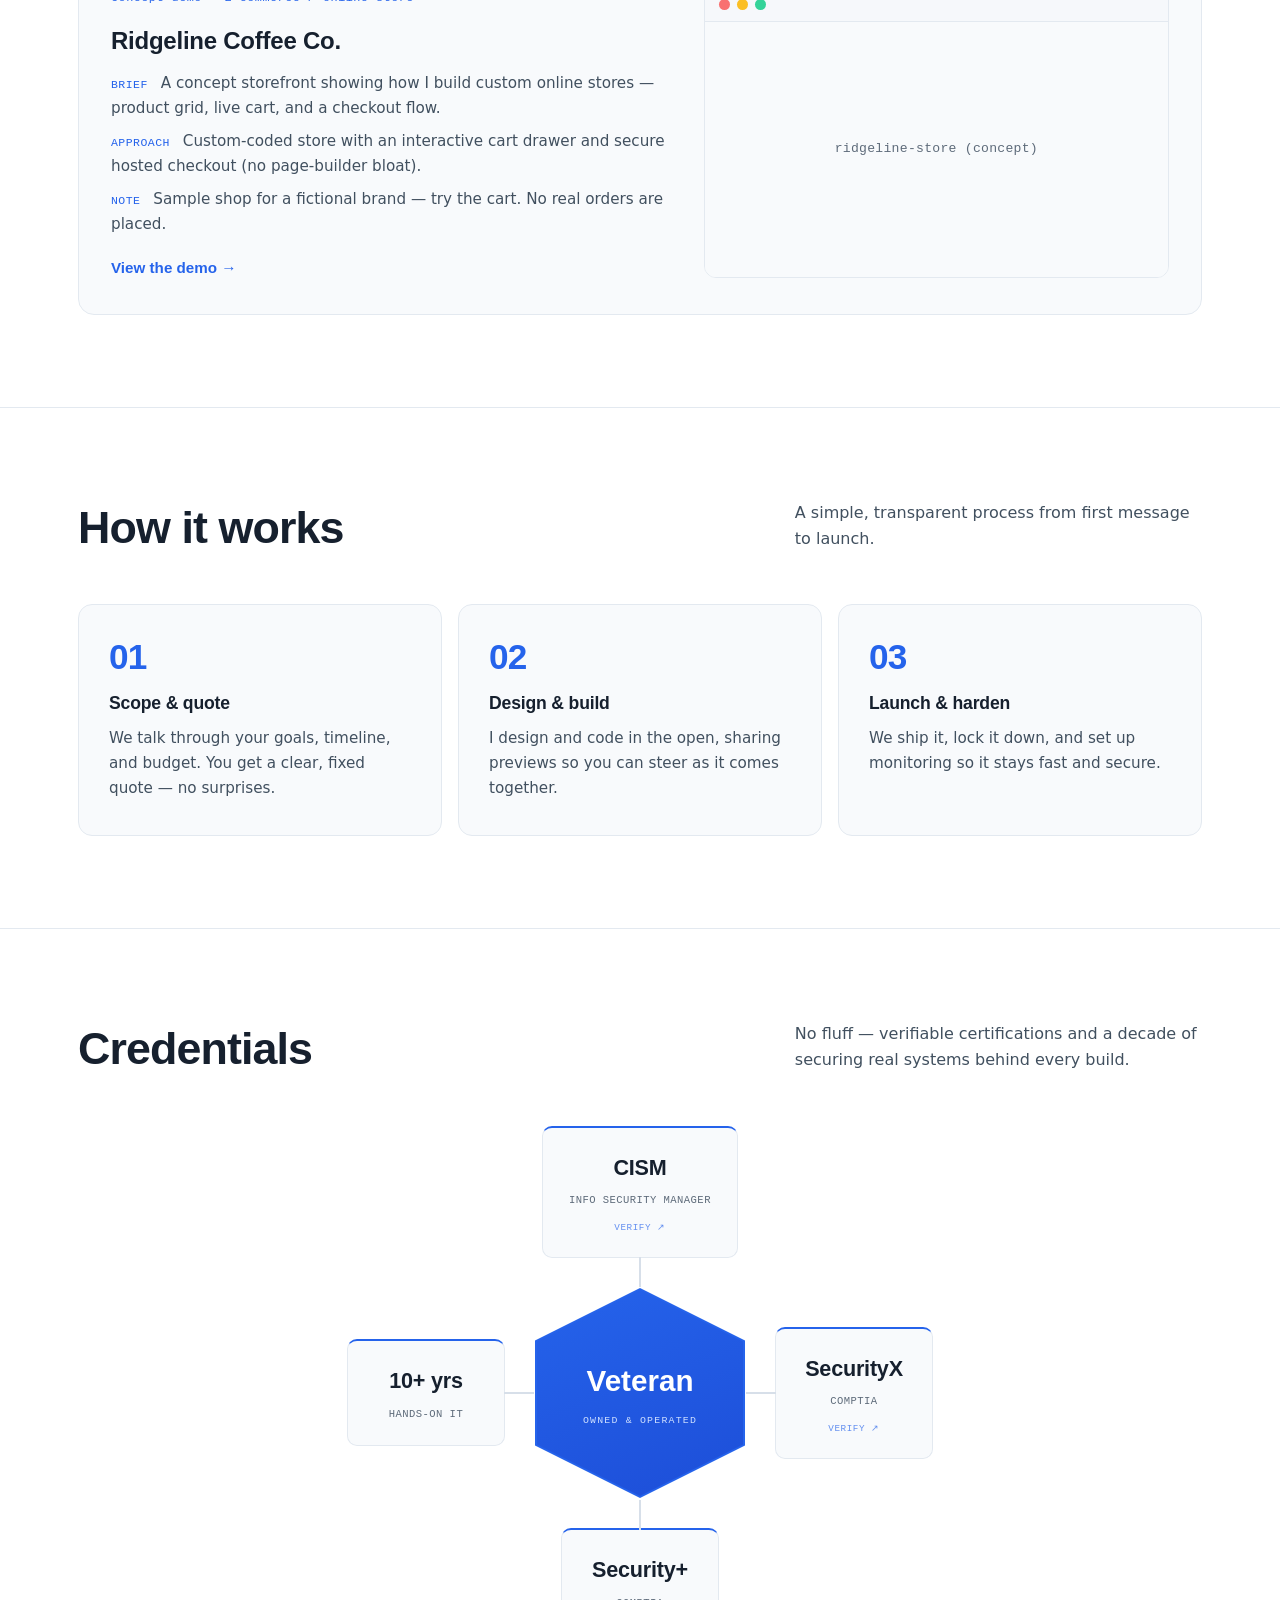
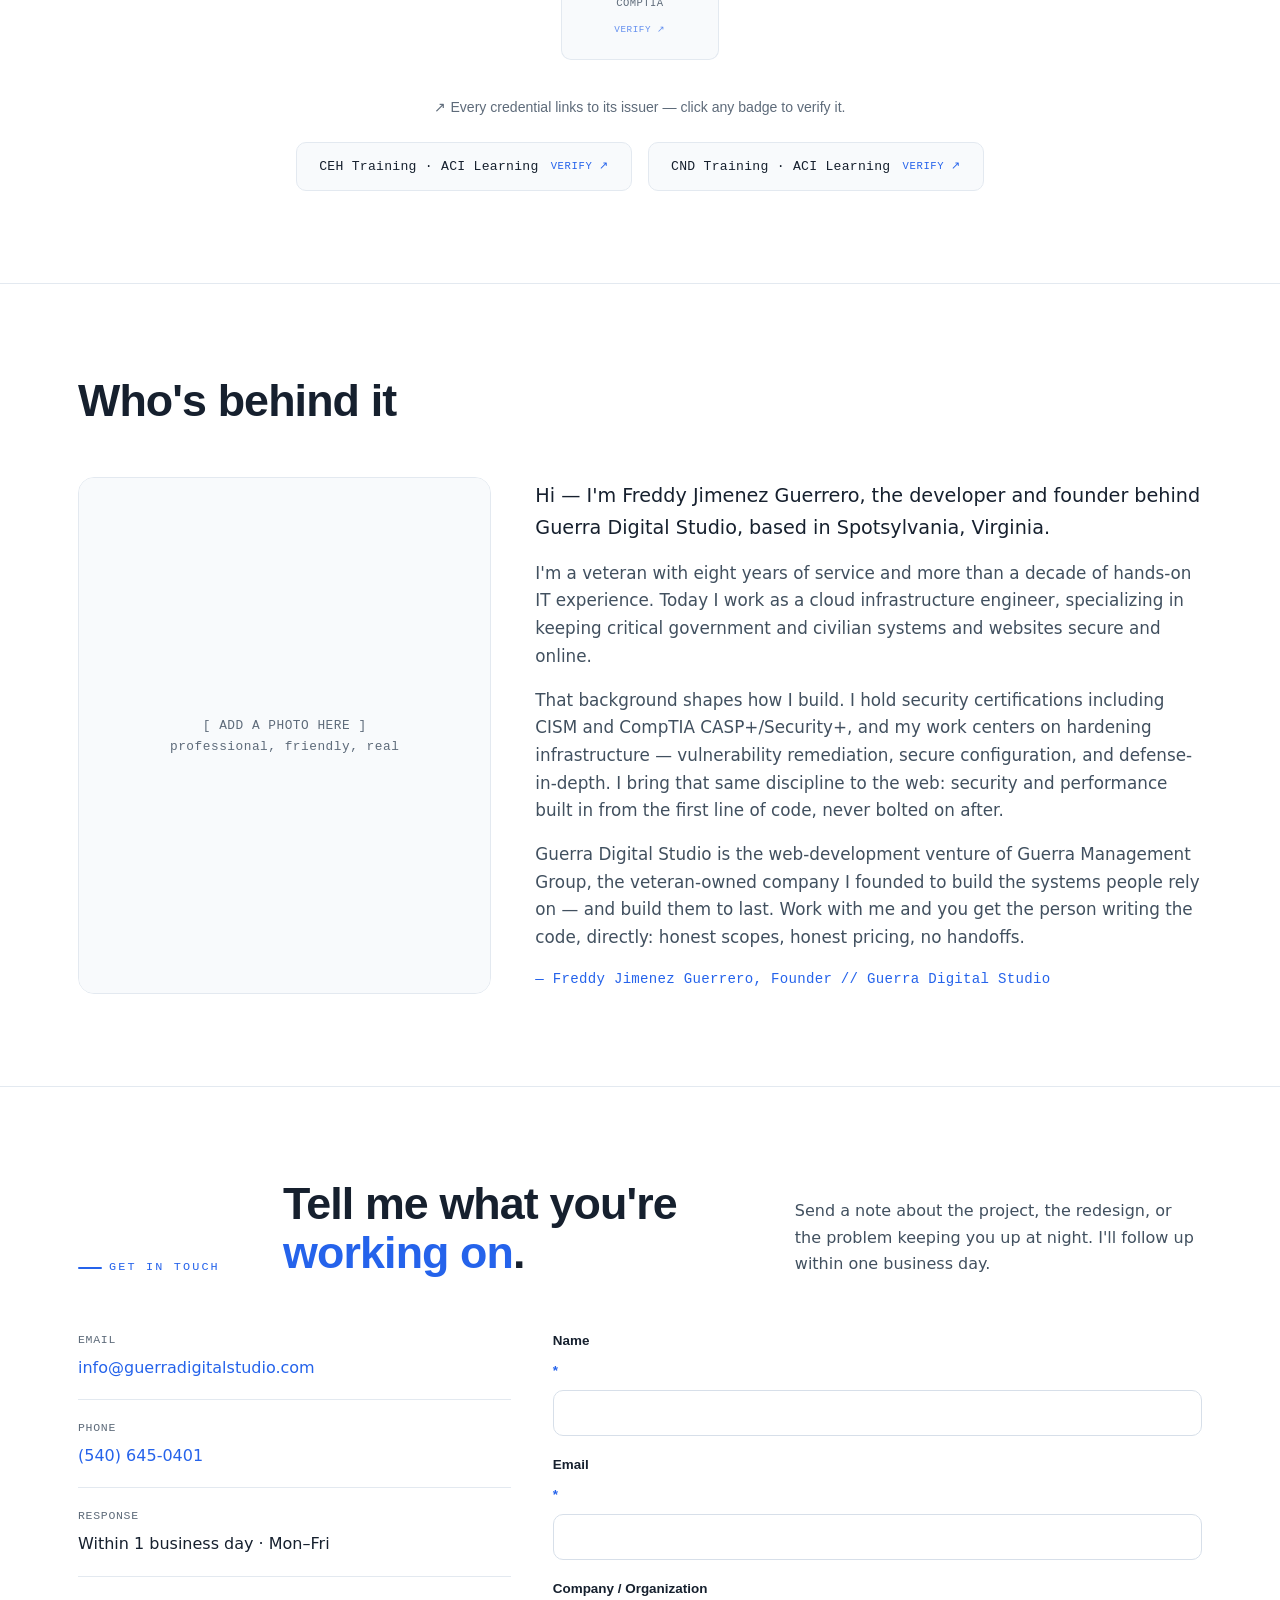
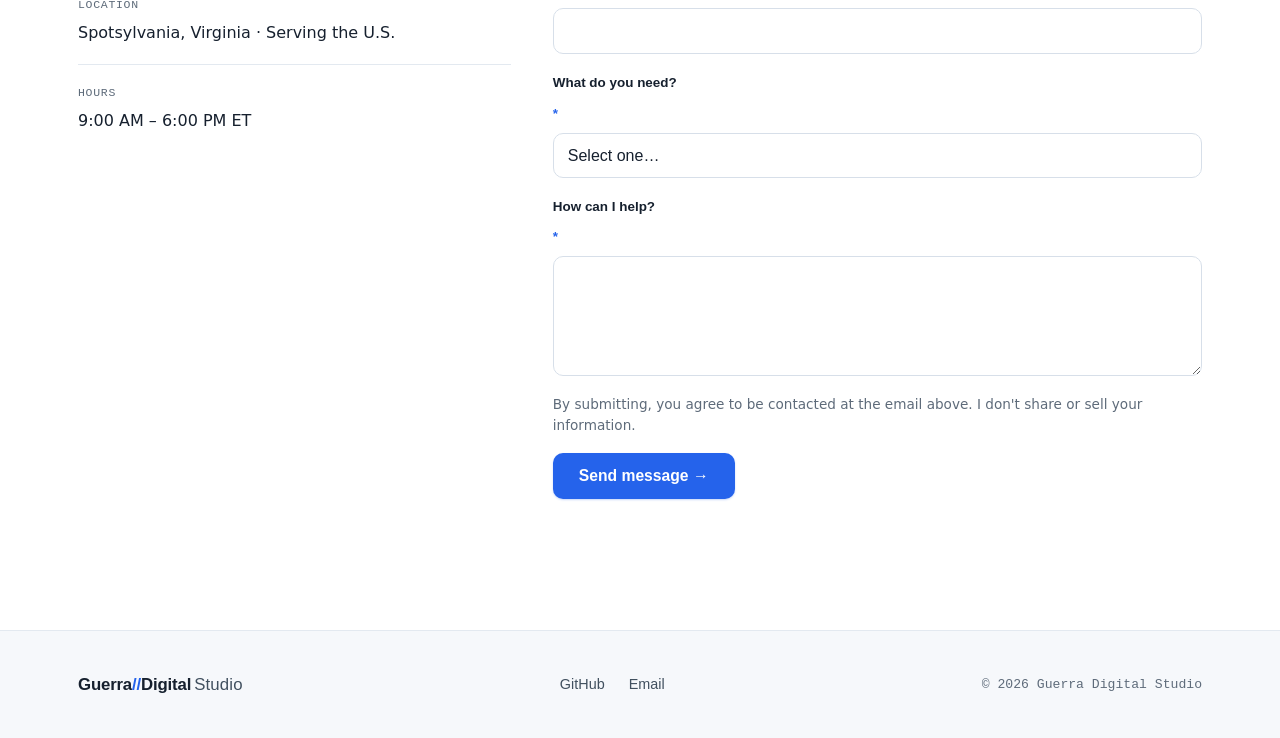
==== commit b7998248: "Strict CSP, self-hosted fonts, remove hero stats row (step 3/3)" ====
--- a/index.html
+++ b/index.html
@@ -18,302 +18,10 @@
 
 <link rel="icon" type="image/svg+xml" href="data:image/svg+xml,%3Csvg xmlns='http://www.w3.org/2000/svg' viewBox='0 0 32 32'%3E%3Crect width='32' height='32' rx='7' fill='%232563eb'/%3E%3Ctext x='16' y='23' font-family='Plus Jakarta Sans, sans-serif' font-size='20' font-weight='800' text-anchor='middle' fill='%23ffffff'%3EG%3C/text%3E%3C/svg%3E" />
 
-<link rel="preconnect" href="https://fonts.googleapis.com" />
-<link rel="preconnect" href="https://fonts.gstatic.com" crossorigin />
-<link rel="preload" as="style" href="https://fonts.googleapis.com/css2?family=Plus+Jakarta+Sans:wght@400;500;600;700;800&family=Inter:wght@300;400;500;600&family=JetBrains+Mono:wght@400;500&display=swap" onload="this.onload=null;this.rel='stylesheet'" />
-<noscript><link rel="stylesheet" href="https://fonts.googleapis.com/css2?family=Plus+Jakarta+Sans:wght@400;500;600;700;800&family=Inter:wght@300;400;500;600&family=JetBrains+Mono:wght@400;500&display=swap" /></noscript>
-
-<style>
-  :root{
-    --bg:        #ffffff;
-    --bg-2:      #f6f8fb;
-    --bg-soft:   #f8fafc;   /* panel */
-    --surface:   #eef3f9;   /* hover */
-    --ink:       #16202e;
-    --ink-soft:  #41505f;
-    --ink-faint: #5e6b7a;
-    --cyan:      #2563eb;   /* trustworthy blue (primary accent) */
-    --cyan-dk:   #1d4ed8;
-    --magenta:   #2563eb;   /* second accent now also blue for calm, cohesive look */
-    --yellow:    #0ea5a3;
-    --line:      #e3e9f0;
-    --line-2:    #d7dfe9;
-    --maxw: 1180px;
-  }
-
-  *{ box-sizing:border-box; margin:0; padding:0; }
-  html{ scroll-behavior:smooth; -webkit-font-smoothing:antialiased; }
-  body{
-    background:var(--bg);
-    color:var(--ink);
-    font-family:'Inter', system-ui, sans-serif;
-    line-height:1.65;
-    overflow-x:hidden;
-  }
-  ::selection{ background:rgba(37,99,235,.16); color:var(--ink); }
-
-  /* soft, friendly background wash — no grid/scanlines */
-  body::before{
-    content:""; position:fixed; inset:0; z-index:0; pointer-events:none;
-    background:
-      radial-gradient(820px 560px at 88% -10%, rgba(37,99,235,.06), transparent 60%),
-      radial-gradient(760px 520px at -4% 2%, rgba(14,165,163,.05), transparent 58%),
-      var(--bg);
-  }
-  body::after{ content:none; }
-  .scanbeam{ display:none; }
-
-  main, header, footer, .sysbar{ position:relative; z-index:2; }
-
-  .wrap{ max-width:var(--maxw); margin:0 auto; padding:0 28px; }
-  a{ color:inherit; text-decoration:none; }
-  .mono{ font-family:'JetBrains Mono', monospace; }
-
-  .kicker{
-    font-family:'JetBrains Mono', monospace; font-size:.74rem; letter-spacing:.18em;
-    text-transform:uppercase; color:var(--cyan); display:inline-flex; align-items:center; gap:.6em;
-    font-weight:500;
-  }
-  .kicker::before{ content:""; width:24px; height:2px; background:var(--cyan); display:inline-block; border-radius:2px; }
-
-  /* ---------- SYSTEM BAR (now a warm tagline strip) ---------- */
-  .sysbar{ background:var(--bg-2); border-bottom:1px solid var(--line); }
-  .sysbar .wrap{ display:flex; align-items:center; gap:12px; min-height:38px; font-family:'JetBrains Mono',monospace; font-size:.74rem; letter-spacing:.04em; color:var(--ink-soft); }
-  .sysbar .dot{ width:8px; height:8px; border-radius:50%; background:var(--yellow); }
-  .sysbar b{ color:var(--ink-soft); font-weight:600; }
-
-  /* ---------- NAV ---------- */
-  header{
-    position:sticky; top:0; z-index:50;
-    transition:background .3s ease, border-color .3s ease, backdrop-filter .3s;
-    border-bottom:1px solid transparent;
-  }
-  header.scrolled{ background:rgba(255,255,255,.85); backdrop-filter:blur(12px); border-bottom-color:var(--line); }
-  nav{ display:flex; align-items:center; justify-content:space-between; height:72px; }
-  .logo{ font-family:'Plus Jakarta Sans', sans-serif; font-weight:700; font-size:1.18rem; letter-spacing:-.01em; color:var(--ink); }
-  .logo b{ color:var(--cyan); font-weight:800; }
-  .logo .studio{ font-weight:400; color:var(--ink-soft); margin-left:.18em; letter-spacing:.01em; }
-  .nav-links{ display:flex; gap:32px; align-items:center; }
-  .nav-links a{ font-size:.95rem; font-weight:500; color:var(--ink-soft); transition:color .2s; }
-  .nav-links a:hover{ color:var(--cyan); }
-  .nav-cta{
-    border:none; background:var(--cyan); padding:10px 20px; color:#fff!important;
-    transition:background .2s, transform .2s, box-shadow .2s; font-size:.9rem; font-weight:600; letter-spacing:0; text-transform:none;
-    border-radius:9px; box-shadow:0 1px 2px rgba(37,99,235,.25);
-  }
-  .nav-cta:hover{ background:var(--cyan-dk); transform:translateY(-1px); box-shadow:0 6px 16px rgba(37,99,235,.28); }
-  .menu-btn{ display:none; background:none; border:none; color:var(--ink); font-size:1.5rem; cursor:pointer; }
-
-  /* ---------- HERO ---------- */
-  .hero{ padding:104px 0 80px; }
-  .term{ font-family:'JetBrains Mono',monospace; color:var(--ink-soft); font-size:.92rem; margin:22px 0 4px; font-weight:400; }
-  .hero h1{
-    font-family:'Plus Jakarta Sans', sans-serif; font-weight:800;
-    font-size:clamp(2.5rem, 6.6vw, 4.6rem); line-height:1.06; letter-spacing:-.02em;
-    margin:18px 0 0; max-width:18ch; text-transform:none; color:var(--ink);
-  }
-  .hero h1 em{ font-style:normal; color:var(--cyan); }
-  .hero h1 .out{ -webkit-text-stroke:0; color:var(--cyan); }
-  .hero p.lede{ margin-top:24px; max-width:54ch; font-size:clamp(1.05rem,1.5vw,1.22rem); color:var(--ink-soft); font-weight:400; }
-  .hero-actions{ display:flex; gap:14px; margin-top:36px; flex-wrap:wrap; }
-  .btn{
-    font-family:'Plus Jakarta Sans', sans-serif; font-size:.98rem; letter-spacing:0; text-transform:none; font-weight:600;
-    padding:14px 26px; cursor:pointer; transition:transform .2s, box-shadow .2s, background .2s, color .2s;
-    display:inline-flex; align-items:center; gap:.5em; border-radius:10px;
-  }
-  .btn-primary{ background:var(--cyan); color:#fff; box-shadow:0 1px 2px rgba(37,99,235,.25); }
-  .btn-primary:hover{ transform:translateY(-2px); background:var(--cyan-dk); box-shadow:0 8px 20px rgba(37,99,235,.28); }
-  .btn-ghost{ background:#fff; color:var(--cyan); box-shadow:inset 0 0 0 1.5px var(--line-2); }
-  .btn-ghost:hover{ transform:translateY(-2px); box-shadow:inset 0 0 0 1.5px var(--cyan); color:var(--cyan-dk); }
-
-  .stats{ display:flex; gap:54px; margin-top:64px; flex-wrap:wrap; border-top:1px solid var(--line); padding-top:30px; }
-  .stat .n{ font-family:'Plus Jakarta Sans',sans-serif; font-weight:800; font-size:2.4rem; line-height:1; color:var(--ink); letter-spacing:-.02em; }
-  .stat .l{ font-family:'JetBrains Mono',monospace; font-size:.72rem; letter-spacing:.08em; text-transform:uppercase; color:var(--ink-soft); margin-top:8px; }
-
-  /* ---------- SECTION SHELL ---------- */
-  section.block{ padding:92px 0; border-top:1px solid var(--line); }
-  .section-head{ display:flex; justify-content:space-between; align-items:flex-end; gap:30px; flex-wrap:wrap; margin-bottom:52px; }
-  .section-head h2{
-    font-family:'Plus Jakarta Sans',sans-serif; font-weight:800; font-size:clamp(1.8rem,4vw,2.8rem);
-    letter-spacing:-.02em; line-height:1.1; max-width:18ch; text-transform:none; color:var(--ink);
-  }
-  .section-head p{ color:var(--ink-soft); max-width:40ch; font-weight:400; }
-
-  /* card panel (soft, rounded) */
-  .panel{ position:relative; background:var(--bg-soft); border-radius:14px; }
-  .panel::before, .panel::after{ content:none; }
-
-  /* ---------- SERVICES ---------- */
-  .services{ display:grid; grid-template-columns:1fr; gap:16px; background:transparent; border:none; }
-  @media(min-width:600px){ .services{ grid-template-columns:repeat(2,1fr); } }
-  @media(min-width:1200px){ .services{ grid-template-columns:repeat(4,1fr); } }
-  .svc{ background:var(--bg-soft); border:1px solid var(--line); border-radius:14px; padding:34px 30px; transition:border-color .25s, box-shadow .25s, transform .25s; position:relative; }
-  .svc:hover{ border-color:var(--line-2); box-shadow:0 10px 30px rgba(22,32,46,.07); transform:translateY(-3px); }
-  .svc .num{ font-family:'JetBrains Mono',monospace; font-size:.82rem; color:var(--cyan); letter-spacing:.06em; font-weight:500; }
-  .svc h3{ font-family:'Plus Jakarta Sans',sans-serif; font-weight:700; font-size:1.28rem; margin:14px 0 10px; text-transform:none; letter-spacing:-.01em; color:var(--ink); }
-  .svc h3 .soon{ font-family:'JetBrains Mono',monospace; font-size:.58rem; letter-spacing:.1em; text-transform:uppercase; color:var(--yellow); border:1px solid rgba(14,165,163,.45); padding:2px 7px; border-radius:20px; vertical-align:middle; margin-left:8px; white-space:nowrap; }
-  .svc.future{ opacity:.82; }
-  .svc p{ color:var(--ink-soft); font-size:.97rem; font-weight:400; }
-  .svc ul{ list-style:none; margin-top:18px; }
-  .svc ul li{ font-size:.88rem; color:var(--ink-soft); padding:8px 0; border-top:1px solid var(--line); font-family:'Inter',sans-serif; display:flex; gap:.55em; align-items:flex-start; }
-  .svc ul li::before{ content:"✓"; color:var(--cyan); font-size:.82rem; line-height:1.5; }
-
-  /* ---------- WORK ---------- */
-  .work-grid{ display:grid; gap:22px; }
-  .project{
-    display:grid; grid-template-columns:1fr; gap:24px; padding:32px; border:1px solid var(--line); border-radius:16px;
-    background:var(--bg-soft); transition:border-color .3s, transform .3s, box-shadow .3s; align-items:center;
-  }
-  @media(min-width:760px){ .project{ grid-template-columns:1.1fr .9fr; } }
-  .project:hover{ border-color:var(--line-2); transform:translateY(-3px); box-shadow:0 14px 36px rgba(22,32,46,.08); }
-  .project .tag{ font-family:'JetBrains Mono',monospace; font-size:.74rem; letter-spacing:.04em; text-transform:none; color:var(--cyan); font-weight:500; }
-  .project h3{ font-family:'Plus Jakarta Sans',sans-serif; font-weight:700; font-size:1.5rem; margin:12px 0 10px; text-transform:none; letter-spacing:-.01em; color:var(--ink); }
-  .project p{ color:var(--ink-soft); font-size:.98rem; max-width:44ch; font-weight:400; }
-  .project .link{ display:inline-flex; align-items:center; gap:.5em; margin-top:18px; color:var(--cyan); font-family:'Plus Jakarta Sans',sans-serif; font-size:.95rem; letter-spacing:0; font-weight:600; }
-  .project .link:hover{ color:var(--cyan-dk); }
-  .browser{
-    border:1px solid var(--line); border-radius:12px; overflow:hidden; background:#fff; aspect-ratio:16/10;
-    display:flex; flex-direction:column;
-  }
-  .browser .bar{ display:flex; gap:7px; padding:11px 14px; border-bottom:1px solid var(--line); background:var(--bg-2); }
-  .browser .bar i{ width:11px; height:11px; border-radius:50%; background:var(--line-2); display:block; }
-  .browser .bar i:nth-child(1){ background:#f87171; }
-  .browser .bar i:nth-child(2){ background:#fbbf24; }
-  .browser .bar i:nth-child(3){ background:#34d399; }
-  .browser .body{ flex:1; display:flex; align-items:center; justify-content:center; font-family:'JetBrains Mono',monospace; color:var(--ink-faint); font-size:.82rem; letter-spacing:.02em; background:var(--bg-soft); }
-
-  /* ---------- APPROACH ---------- */
-  .approach{ display:grid; gap:16px; background:transparent; border:none; }
-  @media(min-width:760px){ .approach{ grid-template-columns:repeat(3,1fr); } }
-  .step{ background:var(--bg-soft); border:1px solid var(--line); border-radius:14px; padding:34px 30px; }
-  .step .n{ font-family:'Plus Jakarta Sans',sans-serif; font-weight:800; font-size:2.2rem; color:var(--cyan); line-height:1; letter-spacing:-.02em; }
-  .step h3{ font-family:'Plus Jakarta Sans',sans-serif; font-weight:700; font-size:1.1rem; margin:14px 0 8px; text-transform:none; letter-spacing:-.01em; color:var(--ink); }
-  .step p{ color:var(--ink-soft); font-size:.95rem; font-weight:400; }
-
-  /* ---------- CONTACT ---------- */
-  .contact{ text-align:center; padding:110px 0; border-top:1px solid var(--line); }
-  .contact h2{ font-family:'Plus Jakarta Sans',sans-serif; font-weight:800; font-size:clamp(2rem,5.6vw,3.8rem); line-height:1.06; text-transform:none; letter-spacing:-.02em; color:var(--ink); }
-  .contact h2 em{ font-style:normal; color:var(--cyan); }
-  .contact p{ color:var(--ink-soft); margin:22px auto 38px; max-width:48ch; font-weight:400; }
-  .mail{ font-family:'JetBrains Mono',monospace; font-size:clamp(1rem,2.4vw,1.4rem); color:var(--cyan); border-bottom:1px solid var(--line-2); padding-bottom:6px; transition:border-color .2s, color .2s; }
-  .mail:hover{ border-color:var(--cyan); color:var(--cyan-dk); }
-
-  /* ---------- FOOTER ---------- */
-  footer{ border-top:1px solid var(--line); padding:40px 0; background:var(--bg-2); }
-  footer .wrap{ display:flex; justify-content:space-between; gap:20px; flex-wrap:wrap; align-items:center; }
-  footer .logo{ font-size:1.05rem; }
-  footer .social{ display:flex; gap:24px; }
-  footer .social a{ font-family:'Inter',sans-serif; font-size:.9rem; font-weight:500; color:var(--ink-soft); transition:color .2s; }
-  footer .social a:hover{ color:var(--cyan); }
-
-  /* ---------- CASE STUDY LABELS ---------- */
-  .project p strong{ color:var(--ink); font-weight:600; }
-  .project .case{ display:grid; gap:8px; margin-top:6px; }
-  .project .case span{ color:var(--ink-soft); font-size:.95rem; font-weight:400; }
-  .project .case b{ font-family:'JetBrains Mono',monospace; font-size:.72rem; letter-spacing:.04em; text-transform:uppercase; color:var(--cyan); font-weight:500; margin-right:8px; }
-
-  /* ---------- TESTIMONIALS ---------- */
-  .quotes{ display:grid; gap:22px; grid-template-columns:repeat(auto-fit,minmax(290px,1fr)); }
-  .quote{ background:var(--bg-soft); border:1px solid var(--line); border-radius:14px; padding:32px; position:relative; }
-  .quote::before{ content:"\201C"; font-family:'Plus Jakarta Sans',sans-serif; font-size:3.2rem; line-height:1; color:var(--cyan); opacity:.25; position:absolute; top:14px; right:20px; }
-  .quote p{ color:var(--ink); font-size:1.02rem; font-weight:400; line-height:1.6; }
-  .quote .who{ margin-top:20px; font-family:'JetBrains Mono',monospace; font-size:.82rem; letter-spacing:.02em; color:var(--cyan); }
-  .quote .who span{ display:block; color:var(--ink-faint); margin-top:3px; }
-
-  /* ---------- ABOUT ---------- */
-  .about-grid{ display:grid; gap:44px; align-items:center; }
-  @media(min-width:760px){ .about-grid{ grid-template-columns:.62fr 1fr; } }
-  .id-card{ position:relative; aspect-ratio:4/5; border:1px solid var(--line); border-radius:16px; background:var(--bg-soft);
-    display:flex; align-items:center; justify-content:center; overflow:hidden; }
-  .id-card img{ width:100%; height:100%; object-fit:cover; }
-  .id-card .ph{ font-family:'JetBrains Mono',monospace; font-size:.8rem; letter-spacing:.04em; color:var(--ink-faint); text-align:center; padding:20px;
-    background:var(--bg-soft); width:100%; height:100%; display:flex; align-items:center; justify-content:center; }
-  .id-card::before, .id-card::after{ content:none; }
-  .about-bio p{ color:var(--ink-soft); font-size:1.05rem; font-weight:400; margin-bottom:16px; }
-  .about-bio p:first-child{ color:var(--ink); font-size:1.2rem; font-weight:500; }
-  .about-sign{ font-family:'JetBrains Mono',monospace; color:var(--cyan); font-size:.88rem; letter-spacing:.02em; margin-top:8px; }
-
-  /* ---------- reveal ---------- */
-  .reveal{ opacity:0; transform:translateY(26px); transition:opacity .8s cubic-bezier(.2,.7,.2,1), transform .8s cubic-bezier(.2,.7,.2,1); }
-  .reveal.in{ opacity:1; transform:none; }
-
-  /* ---------- CREDENTIALS (veteran hub) ---------- */
-  .vet-hub{ display:grid; grid-template-columns:1fr auto 1fr; column-gap:30px; row-gap:30px; align-items:center; justify-items:center; max-width:780px; margin:0 auto; }
-  .vet-core{ grid-area:2/2/3/3; position:relative; width:210px; height:210px; display:grid; place-items:center; background:var(--magenta);
-    clip-path:polygon(50% 0,100% 25%,100% 75%,50% 100%,0 75%,0 25%); filter:drop-shadow(0 10px 24px rgba(37,99,235,.28)); }
-  .vet-core-inner{ width:calc(100% - 4px); height:calc(100% - 4px); display:flex; flex-direction:column; align-items:center; justify-content:center; gap:7px;
-    background:linear-gradient(160deg,#2563eb,#1d4ed8); clip-path:polygon(50% 0,100% 25%,100% 75%,50% 100%,0 75%,0 25%); }
-  .vet-core .vlabel{ font-family:'Plus Jakarta Sans',sans-serif; font-weight:800; font-size:1.85rem; letter-spacing:0; text-transform:none; color:#fff; }
-  .vet-core .vsub{ font-family:'JetBrains Mono',monospace; font-size:.62rem; letter-spacing:.12em; text-transform:uppercase; color:#cfe0ff; }
-  .vet-node{ position:relative; background:var(--bg-soft); border:1px solid var(--line); border-top:2px solid var(--cyan); border-radius:10px; padding:22px 26px; text-align:center; min-width:158px; transition:border-color .3s, box-shadow .3s; }
-  .vet-node:hover{ box-shadow:0 8px 22px rgba(22,32,46,.08); }
-  .vet-node .big{ font-family:'Plus Jakarta Sans',sans-serif; font-weight:800; font-size:1.35rem; color:var(--ink); letter-spacing:-.01em; }
-  .vet-node .sub{ font-family:'JetBrains Mono',monospace; font-size:.66rem; letter-spacing:.04em; text-transform:uppercase; color:var(--ink-faint); margin-top:7px; }
-  .vet-node.top{ grid-area:1/2/2/3; align-self:end; }
-  .vet-node.bottom{ grid-area:3/2/4/3; align-self:start; }
-  .vet-node.left{ grid-area:2/1/3/2; justify-self:end; }
-  .vet-node.right{ grid-area:2/3/3/4; justify-self:start; }
-  .vet-node::after{ content:""; position:absolute; background:var(--line-2); }
-  .vet-node.top::after{ top:100%; left:50%; transform:translateX(-50%); width:2px; height:30px; }
-  .vet-node.bottom::after{ bottom:100%; left:50%; transform:translateX(-50%); width:2px; height:30px; }
-  .vet-node.left::after{ left:100%; top:50%; transform:translateY(-50%); height:2px; width:30px; }
-  .vet-node.right::after{ right:100%; top:50%; transform:translateY(-50%); height:2px; width:30px; }
-  a.vet-node{ text-decoration:none; color:inherit; cursor:pointer; }
-  a.vet-node:hover{ box-shadow:0 8px 22px rgba(37,99,235,.15); border-top-color:var(--cyan-dk); }
-  .vet-node .verify{ display:block; margin-top:10px; font-family:'JetBrains Mono',monospace; font-size:.58rem; letter-spacing:.06em; text-transform:uppercase; color:var(--cyan); opacity:.7; transition:opacity .2s; }
-  a.vet-node:hover .verify{ opacity:1; }
-  .verify-note{ text-align:center; margin:36px auto 0; font-family:'Inter',sans-serif; font-size:.88rem; letter-spacing:0; color:var(--ink-faint); }
-  .ec-row{ display:flex; justify-content:center; flex-wrap:wrap; gap:16px; margin-top:22px; }
-  .ec-cert{ display:inline-flex; align-items:center; gap:12px; padding:13px 22px; border:1px solid var(--line); border-radius:10px; background:var(--bg-soft); color:var(--ink); font-family:'JetBrains Mono',monospace; font-size:.82rem; letter-spacing:.02em; text-decoration:none; transition:border-color .2s, box-shadow .2s; }
-  .ec-cert:hover{ border-color:var(--cyan); box-shadow:0 6px 16px rgba(37,99,235,.12); }
-  .ec-cert .v{ color:var(--cyan); font-size:.66rem; letter-spacing:.06em; text-transform:uppercase; }
-  @media(max-width:720px){
-    .vet-hub{ grid-template-columns:1fr 1fr; column-gap:14px; row-gap:14px; }
-    .vet-core{ grid-area:auto; grid-column:1/-1; width:170px; height:170px; }
-    .vet-node.top, .vet-node.bottom, .vet-node.left, .vet-node.right{ grid-area:auto; justify-self:stretch; align-self:auto; min-width:0; }
-    .vet-node::after{ display:none; }
-  }
-
-  /* ---------- CONTACT FORM ---------- */
-  .contact2 .section-head h2 em{ font-style:normal; color:var(--cyan); }
-  .contact-grid{ display:grid; gap:42px; }
-  @media(min-width:820px){ .contact-grid{ grid-template-columns:.8fr 1.2fr; } }
-  .contact-info .ci-row{ padding:18px 0; border-top:1px solid var(--line); }
-  .contact-info .ci-row:first-child{ border-top:none; padding-top:0; }
-  .contact-info b{ display:block; font-family:'JetBrains Mono',monospace; font-size:.72rem; letter-spacing:.06em; text-transform:uppercase; color:var(--ink-faint); margin-bottom:6px; font-weight:500; }
-  .contact-info a, .contact-info span{ color:var(--ink); font-size:1rem; }
-  .contact-info a{ color:var(--cyan); font-weight:500; }
-  .contact-info a:hover{ color:var(--cyan-dk); }
-  .contact-form{ display:grid; gap:18px; }
-  .contact-form label{ display:grid; gap:8px; font-family:'Plus Jakarta Sans',sans-serif; font-size:.84rem; letter-spacing:0; text-transform:none; font-weight:600; color:var(--ink); }
-  .req{ color:var(--cyan); }
-  .contact-form input, .contact-form select, .contact-form textarea{
-    background:#fff; border:1px solid var(--line-2); border-radius:10px; color:var(--ink); padding:13px 14px;
-    font-family:'Inter',sans-serif; font-size:1rem; width:100%; transition:border-color .2s, box-shadow .2s; }
-  .contact-form input:focus, .contact-form select:focus, .contact-form textarea:focus{
-    outline:none; border-color:var(--cyan); box-shadow:0 0 0 3px rgba(37,99,235,.14); }
-  .contact-form textarea{ resize:vertical; min-height:120px; }
-  .contact-form select{ appearance:none; -webkit-appearance:none; cursor:pointer; }
-  .form-note{ font-size:.85rem; color:var(--ink-faint); font-weight:400; line-height:1.5; }
-  .form-status{ font-family:'Inter',sans-serif; font-size:.9rem; letter-spacing:0; min-height:1.3em; margin-top:2px; }
-  .contact-form .btn{ justify-self:start; border:none; }
-
-  @media (prefers-reduced-motion: reduce){
-    *{ animation:none !important; }
-    .reveal{ opacity:1; transform:none; transition:none; }
-    .scanbeam{ display:none; }
-  }
-
-  @media(max-width:760px){
-    .nav-links{ display:none; }
-    .menu-btn{ display:block; }
-    .nav-links.open{
-      display:flex; flex-direction:column; position:absolute; top:72px; left:0; right:0;
-      background:#fff; border-bottom:1px solid var(--line); padding:24px 28px; gap:20px; box-shadow:0 10px 30px rgba(22,32,46,.08);
-    }
-    .stats{ gap:32px; }
-  }
-</style>
+
+<link rel="preload" as="font" type="font/woff2" href="/assets/fonts/plus-jakarta-sans.woff2" crossorigin />
+<link rel="preload" as="font" type="font/woff2" href="/assets/fonts/inter.woff2" crossorigin />
+<link rel="stylesheet" href="/assets/site.css" />
 </head>
 <body>
 
@@ -346,18 +54,13 @@
   <!-- HERO -->
   <section class="hero">
     <div class="wrap">
-      <span class="kicker reveal">Guerra Digital Studio</span>
-      <div class="term reveal">Hi, I'm Freddy — your developer, start to finish.</div>
+      <span class="kicker">Guerra Digital Studio</span>
+      <div class="term">Hi, I'm Freddy — your developer, start to finish.</div>
       <h1 class="reveal">Websites built to be <em>fast</em>, <span class="out">secure</span>, and impossible to ignore.</h1>
-      <p class="lede reveal">I'm a freelance web developer who designs, ships, and defends sites for businesses that refuse to look like everyone else. Clean code, real performance, and security baked in from line one.</p>
-      <div class="hero-actions reveal">
+      <p class="lede">I'm a freelance web developer who designs, ships, and defends sites for businesses that refuse to look like everyone else. Clean code, real performance, and security baked in from line one.</p>
+      <div class="hero-actions">
         <a href="#contact" class="btn btn-primary">Start a project →</a>
         <a href="#work" class="btn btn-ghost">See the work</a>
-      </div>
-      <div class="stats reveal">
-        <div class="stat"><div class="n">100/100</div><div class="l">Lighthouse target</div></div>
-        <div class="stat"><div class="n">&lt;1s</div><div class="l">Load times</div></div>
-        <div class="stat"><div class="n">A+</div><div class="l">Security headers</div></div>
       </div>
     </div>
   </section>
@@ -553,7 +256,7 @@
           <input type="hidden" name="access_key" value="5c9f29e9-a94a-4398-9f3c-96eec64206ce">
           <input type="hidden" name="subject" value="New inquiry from guerradigitalstudio.com">
           <input type="hidden" name="from_name" value="Guerra Digital Studio website">
-          <input type="checkbox" name="botcheck" tabindex="-1" style="display:none" aria-hidden="true">
+          <input type="checkbox" name="botcheck" tabindex="-1" class="hp" aria-hidden="true">
           <label>Name <span class="req">*</span>
             <input type="text" name="name" required>
           </label>
@@ -594,61 +297,10 @@
       <a href="https://github.com/FJG-Web" target="_blank" rel="noopener">GitHub</a>
       <a href="mailto:info@guerradigitalstudio.com">Email</a>
     </div>
-    <span style="color:var(--ink-faint);font-family:'JetBrains Mono',monospace;font-size:.82rem;">© 2026 Guerra Digital Studio</span>
+    <span class="copyright">© 2026 Guerra Digital Studio</span>
   </div>
 </footer>
 
-<script>
-  const header = document.getElementById('header');
-  const onScroll = () => header.classList.toggle('scrolled', window.scrollY > 20);
-  onScroll(); window.addEventListener('scroll', onScroll, { passive:true });
-
-  const btn = document.getElementById('menuBtn');
-  const links = document.getElementById('navLinks');
-  btn.addEventListener('click', () => links.classList.toggle('open'));
-  links.querySelectorAll('a').forEach(a => a.addEventListener('click', () => links.classList.remove('open')));
-
-  const io = new IntersectionObserver((entries) => {
-    entries.forEach((e, i) => {
-      if (e.isIntersecting){ setTimeout(() => e.target.classList.add('in'), i * 70); io.unobserve(e.target); }
-    });
-  }, { threshold:.12 });
-  document.querySelectorAll('.reveal').forEach(el => io.observe(el));
-
-  // contact form -> Web3Forms (AJAX, with inline status)
-  const cform = document.querySelector('.contact-form');
-  if (cform) {
-    const status = document.getElementById('form-status');
-    cform.addEventListener('submit', async (e) => {
-      e.preventDefault();
-      if (!cform.checkValidity()) { cform.reportValidity(); return; }
-      const btn = cform.querySelector('button[type="submit"]');
-      const label = btn.textContent;
-      btn.textContent = 'Sending…'; btn.disabled = true;
-      status.textContent = ''; status.style.color = 'var(--ink-faint)';
-      try {
-        const res = await fetch(cform.action, {
-          method: 'POST',
-          headers: { 'Accept': 'application/json' },
-          body: new FormData(cform)
-        });
-        const data = await res.json();
-        if (res.ok && data.success) {
-          cform.reset();
-          status.textContent = '✓ Message sent — I will get back to you within one business day.';
-          status.style.color = 'var(--cyan)';
-        } else {
-          status.textContent = 'Could not send. Please email info@guerradigitalstudio.com directly.';
-          status.style.color = '#dc2626';
-        }
-      } catch (err) {
-        status.textContent = 'Network error. Please email info@guerradigitalstudio.com directly.';
-        status.style.color = '#dc2626';
-      } finally {
-        btn.textContent = label; btn.disabled = false;
-      }
-    });
-  }
-</script>
+<script src="/assets/site.js" defer></script>
 </body>
 </html>
--- a/assets/site.css
+++ b/assets/site.css
@@ -0,0 +1,293 @@
+/* Self-hosted variable fonts (SIL OFL 1.1) — latin subset */
+@font-face{ font-family:'Plus Jakarta Sans'; font-style:normal; font-weight:200 800; font-display:swap; src:url('/assets/fonts/plus-jakarta-sans.woff2') format('woff2'); }
+@font-face{ font-family:'Inter'; font-style:normal; font-weight:100 900; font-display:swap; src:url('/assets/fonts/inter.woff2') format('woff2'); }
+@font-face{ font-family:'JetBrains Mono'; font-style:normal; font-weight:100 800; font-display:swap; src:url('/assets/fonts/jetbrains-mono.woff2') format('woff2'); }
+
+:root{
+  --bg:        #ffffff;
+  --bg-2:      #f6f8fb;
+  --bg-soft:   #f8fafc;   /* panel */
+  --surface:   #eef3f9;   /* hover */
+  --ink:       #16202e;
+  --ink-soft:  #41505f;
+  --ink-faint: #5e6b7a;
+  --cyan:      #2563eb;   /* trustworthy blue (primary accent) */
+  --cyan-dk:   #1d4ed8;
+  --magenta:   #2563eb;   /* second accent now also blue for calm, cohesive look */
+  --yellow:    #0ea5a3;
+  --line:      #e3e9f0;
+  --line-2:    #d7dfe9;
+  --maxw: 1180px;
+}
+
+*{ box-sizing:border-box; margin:0; padding:0; }
+html{ scroll-behavior:smooth; -webkit-font-smoothing:antialiased; }
+body{
+  background:var(--bg);
+  color:var(--ink);
+  font-family:'Inter', system-ui, sans-serif;
+  line-height:1.65;
+  overflow-x:hidden;
+}
+::selection{ background:rgba(37,99,235,.16); color:var(--ink); }
+
+/* soft, friendly background wash — no grid/scanlines */
+body::before{
+  content:""; position:fixed; inset:0; z-index:0; pointer-events:none;
+  background:
+    radial-gradient(820px 560px at 88% -10%, rgba(37,99,235,.06), transparent 60%),
+    radial-gradient(760px 520px at -4% 2%, rgba(14,165,163,.05), transparent 58%),
+    var(--bg);
+}
+body::after{ content:none; }
+.scanbeam{ display:none; }
+
+main, header, footer, .sysbar{ position:relative; z-index:2; }
+
+.wrap{ max-width:var(--maxw); margin:0 auto; padding:0 28px; }
+a{ color:inherit; text-decoration:none; }
+.mono{ font-family:'JetBrains Mono', monospace; }
+
+.kicker{
+  font-family:'JetBrains Mono', monospace; font-size:.74rem; letter-spacing:.18em;
+  text-transform:uppercase; color:var(--cyan); display:inline-flex; align-items:center; gap:.6em;
+  font-weight:500;
+}
+.kicker::before{ content:""; width:24px; height:2px; background:var(--cyan); display:inline-block; border-radius:2px; }
+
+/* ---------- SYSTEM BAR (now a warm tagline strip) ---------- */
+.sysbar{ background:var(--bg-2); border-bottom:1px solid var(--line); }
+.sysbar .wrap{ display:flex; align-items:center; gap:12px; min-height:38px; font-family:'JetBrains Mono',monospace; font-size:.74rem; letter-spacing:.04em; color:var(--ink-soft); }
+.sysbar .dot{ width:8px; height:8px; border-radius:50%; background:var(--yellow); }
+.sysbar b{ color:var(--ink-soft); font-weight:600; }
+
+/* ---------- NAV ---------- */
+header{
+  position:sticky; top:0; z-index:50;
+  transition:background .3s ease, border-color .3s ease, backdrop-filter .3s;
+  border-bottom:1px solid transparent;
+}
+header.scrolled{ background:rgba(255,255,255,.85); backdrop-filter:blur(12px); border-bottom-color:var(--line); }
+nav{ display:flex; align-items:center; justify-content:space-between; height:72px; }
+.logo{ font-family:'Plus Jakarta Sans', sans-serif; font-weight:700; font-size:1.18rem; letter-spacing:-.01em; color:var(--ink); }
+.logo b{ color:var(--cyan); font-weight:800; }
+.logo .studio{ font-weight:400; color:var(--ink-soft); margin-left:.18em; letter-spacing:.01em; }
+.nav-links{ display:flex; gap:32px; align-items:center; }
+.nav-links a{ font-size:.95rem; font-weight:500; color:var(--ink-soft); transition:color .2s; }
+.nav-links a:hover{ color:var(--cyan); }
+.nav-cta{
+  border:none; background:var(--cyan); padding:10px 20px; color:#fff!important;
+  transition:background .2s, transform .2s, box-shadow .2s; font-size:.9rem; font-weight:600; letter-spacing:0; text-transform:none;
+  border-radius:9px; box-shadow:0 1px 2px rgba(37,99,235,.25);
+}
+.nav-cta:hover{ background:var(--cyan-dk); transform:translateY(-1px); box-shadow:0 6px 16px rgba(37,99,235,.28); }
+.menu-btn{ display:none; background:none; border:none; color:var(--ink); font-size:1.5rem; cursor:pointer; }
+
+/* ---------- HERO ---------- */
+.hero{ padding:104px 0 80px; }
+.term{ font-family:'JetBrains Mono',monospace; color:var(--ink-soft); font-size:.92rem; margin:22px 0 4px; font-weight:400; }
+.hero h1{
+  font-family:'Plus Jakarta Sans', sans-serif; font-weight:800;
+  font-size:clamp(2.5rem, 6.6vw, 4.6rem); line-height:1.06; letter-spacing:-.02em;
+  margin:18px 0 0; max-width:18ch; text-transform:none; color:var(--ink);
+}
+.hero h1 em{ font-style:normal; color:var(--cyan); }
+.hero h1 .out{ -webkit-text-stroke:0; color:var(--cyan); }
+.hero p.lede{ margin-top:24px; max-width:54ch; font-size:clamp(1.05rem,1.5vw,1.22rem); color:var(--ink-soft); font-weight:400; }
+.hero-actions{ display:flex; gap:14px; margin-top:36px; flex-wrap:wrap; }
+.btn{
+  font-family:'Plus Jakarta Sans', sans-serif; font-size:.98rem; letter-spacing:0; text-transform:none; font-weight:600;
+  padding:14px 26px; cursor:pointer; transition:transform .2s, box-shadow .2s, background .2s, color .2s;
+  display:inline-flex; align-items:center; gap:.5em; border-radius:10px;
+}
+.btn-primary{ background:var(--cyan); color:#fff; box-shadow:0 1px 2px rgba(37,99,235,.25); }
+.btn-primary:hover{ transform:translateY(-2px); background:var(--cyan-dk); box-shadow:0 8px 20px rgba(37,99,235,.28); }
+.btn-ghost{ background:#fff; color:var(--cyan); box-shadow:inset 0 0 0 1.5px var(--line-2); }
+.btn-ghost:hover{ transform:translateY(-2px); box-shadow:inset 0 0 0 1.5px var(--cyan); color:var(--cyan-dk); }
+
+
+/* ---------- SECTION SHELL ---------- */
+section.block{ padding:92px 0; border-top:1px solid var(--line); }
+.section-head{ display:flex; justify-content:space-between; align-items:flex-end; gap:30px; flex-wrap:wrap; margin-bottom:52px; }
+.section-head h2{
+  font-family:'Plus Jakarta Sans',sans-serif; font-weight:800; font-size:clamp(1.8rem,4vw,2.8rem);
+  letter-spacing:-.02em; line-height:1.1; max-width:18ch; text-transform:none; color:var(--ink);
+}
+.section-head p{ color:var(--ink-soft); max-width:40ch; font-weight:400; }
+
+/* card panel (soft, rounded) */
+.panel{ position:relative; background:var(--bg-soft); border-radius:14px; }
+.panel::before, .panel::after{ content:none; }
+
+/* ---------- SERVICES ---------- */
+.services{ display:grid; grid-template-columns:1fr; gap:16px; background:transparent; border:none; }
+@media(min-width:600px){ .services{ grid-template-columns:repeat(2,1fr); } }
+@media(min-width:1200px){ .services{ grid-template-columns:repeat(4,1fr); } }
+.svc{ background:var(--bg-soft); border:1px solid var(--line); border-radius:14px; padding:34px 30px; transition:border-color .25s, box-shadow .25s, transform .25s; position:relative; }
+.svc:hover{ border-color:var(--line-2); box-shadow:0 10px 30px rgba(22,32,46,.07); transform:translateY(-3px); }
+.svc .num{ font-family:'JetBrains Mono',monospace; font-size:.82rem; color:var(--cyan); letter-spacing:.06em; font-weight:500; }
+.svc h3{ font-family:'Plus Jakarta Sans',sans-serif; font-weight:700; font-size:1.28rem; margin:14px 0 10px; text-transform:none; letter-spacing:-.01em; color:var(--ink); }
+.svc h3 .soon{ font-family:'JetBrains Mono',monospace; font-size:.58rem; letter-spacing:.1em; text-transform:uppercase; color:var(--yellow); border:1px solid rgba(14,165,163,.45); padding:2px 7px; border-radius:20px; vertical-align:middle; margin-left:8px; white-space:nowrap; }
+.svc.future{ opacity:.82; }
+.svc p{ color:var(--ink-soft); font-size:.97rem; font-weight:400; }
+.svc ul{ list-style:none; margin-top:18px; }
+.svc ul li{ font-size:.88rem; color:var(--ink-soft); padding:8px 0; border-top:1px solid var(--line); font-family:'Inter',sans-serif; display:flex; gap:.55em; align-items:flex-start; }
+.svc ul li::before{ content:"✓"; color:var(--cyan); font-size:.82rem; line-height:1.5; }
+
+/* ---------- WORK ---------- */
+.work-grid{ display:grid; gap:22px; }
+.project{
+  display:grid; grid-template-columns:1fr; gap:24px; padding:32px; border:1px solid var(--line); border-radius:16px;
+  background:var(--bg-soft); transition:border-color .3s, transform .3s, box-shadow .3s; align-items:center;
+}
+@media(min-width:760px){ .project{ grid-template-columns:1.1fr .9fr; } }
+.project:hover{ border-color:var(--line-2); transform:translateY(-3px); box-shadow:0 14px 36px rgba(22,32,46,.08); }
+.project .tag{ font-family:'JetBrains Mono',monospace; font-size:.74rem; letter-spacing:.04em; text-transform:none; color:var(--cyan); font-weight:500; }
+.project h3{ font-family:'Plus Jakarta Sans',sans-serif; font-weight:700; font-size:1.5rem; margin:12px 0 10px; text-transform:none; letter-spacing:-.01em; color:var(--ink); }
+.project p{ color:var(--ink-soft); font-size:.98rem; max-width:44ch; font-weight:400; }
+.project .link{ display:inline-flex; align-items:center; gap:.5em; margin-top:18px; color:var(--cyan); font-family:'Plus Jakarta Sans',sans-serif; font-size:.95rem; letter-spacing:0; font-weight:600; }
+.project .link:hover{ color:var(--cyan-dk); }
+.browser{
+  border:1px solid var(--line); border-radius:12px; overflow:hidden; background:#fff; aspect-ratio:16/10;
+  display:flex; flex-direction:column;
+}
+.browser .bar{ display:flex; gap:7px; padding:11px 14px; border-bottom:1px solid var(--line); background:var(--bg-2); }
+.browser .bar i{ width:11px; height:11px; border-radius:50%; background:var(--line-2); display:block; }
+.browser .bar i:nth-child(1){ background:#f87171; }
+.browser .bar i:nth-child(2){ background:#fbbf24; }
+.browser .bar i:nth-child(3){ background:#34d399; }
+.browser .body{ flex:1; display:flex; align-items:center; justify-content:center; font-family:'JetBrains Mono',monospace; color:var(--ink-faint); font-size:.82rem; letter-spacing:.02em; background:var(--bg-soft); }
+
+/* ---------- APPROACH ---------- */
+.approach{ display:grid; gap:16px; background:transparent; border:none; }
+@media(min-width:760px){ .approach{ grid-template-columns:repeat(3,1fr); } }
+.step{ background:var(--bg-soft); border:1px solid var(--line); border-radius:14px; padding:34px 30px; }
+.step .n{ font-family:'Plus Jakarta Sans',sans-serif; font-weight:800; font-size:2.2rem; color:var(--cyan); line-height:1; letter-spacing:-.02em; }
+.step h3{ font-family:'Plus Jakarta Sans',sans-serif; font-weight:700; font-size:1.1rem; margin:14px 0 8px; text-transform:none; letter-spacing:-.01em; color:var(--ink); }
+.step p{ color:var(--ink-soft); font-size:.95rem; font-weight:400; }
+
+/* ---------- CONTACT ---------- */
+.contact{ text-align:center; padding:110px 0; border-top:1px solid var(--line); }
+.contact h2{ font-family:'Plus Jakarta Sans',sans-serif; font-weight:800; font-size:clamp(2rem,5.6vw,3.8rem); line-height:1.06; text-transform:none; letter-spacing:-.02em; color:var(--ink); }
+.contact h2 em{ font-style:normal; color:var(--cyan); }
+.contact p{ color:var(--ink-soft); margin:22px auto 38px; max-width:48ch; font-weight:400; }
+.mail{ font-family:'JetBrains Mono',monospace; font-size:clamp(1rem,2.4vw,1.4rem); color:var(--cyan); border-bottom:1px solid var(--line-2); padding-bottom:6px; transition:border-color .2s, color .2s; }
+.mail:hover{ border-color:var(--cyan); color:var(--cyan-dk); }
+
+/* ---------- FOOTER ---------- */
+footer{ border-top:1px solid var(--line); padding:40px 0; background:var(--bg-2); }
+footer .wrap{ display:flex; justify-content:space-between; gap:20px; flex-wrap:wrap; align-items:center; }
+footer .logo{ font-size:1.05rem; }
+footer .social{ display:flex; gap:24px; }
+footer .social a{ font-family:'Inter',sans-serif; font-size:.9rem; font-weight:500; color:var(--ink-soft); transition:color .2s; }
+footer .social a:hover{ color:var(--cyan); }
+
+/* ---------- CASE STUDY LABELS ---------- */
+.project p strong{ color:var(--ink); font-weight:600; }
+.project .case{ display:grid; gap:8px; margin-top:6px; }
+.project .case span{ color:var(--ink-soft); font-size:.95rem; font-weight:400; }
+.project .case b{ font-family:'JetBrains Mono',monospace; font-size:.72rem; letter-spacing:.04em; text-transform:uppercase; color:var(--cyan); font-weight:500; margin-right:8px; }
+
+/* ---------- TESTIMONIALS ---------- */
+.quotes{ display:grid; gap:22px; grid-template-columns:repeat(auto-fit,minmax(290px,1fr)); }
+.quote{ background:var(--bg-soft); border:1px solid var(--line); border-radius:14px; padding:32px; position:relative; }
+.quote::before{ content:"\201C"; font-family:'Plus Jakarta Sans',sans-serif; font-size:3.2rem; line-height:1; color:var(--cyan); opacity:.25; position:absolute; top:14px; right:20px; }
+.quote p{ color:var(--ink); font-size:1.02rem; font-weight:400; line-height:1.6; }
+.quote .who{ margin-top:20px; font-family:'JetBrains Mono',monospace; font-size:.82rem; letter-spacing:.02em; color:var(--cyan); }
+.quote .who span{ display:block; color:var(--ink-faint); margin-top:3px; }
+
+/* ---------- ABOUT ---------- */
+.about-grid{ display:grid; gap:44px; align-items:center; }
+@media(min-width:760px){ .about-grid{ grid-template-columns:.62fr 1fr; } }
+.id-card{ position:relative; aspect-ratio:4/5; border:1px solid var(--line); border-radius:16px; background:var(--bg-soft);
+  display:flex; align-items:center; justify-content:center; overflow:hidden; }
+.id-card img{ width:100%; height:100%; object-fit:cover; }
+.id-card .ph{ font-family:'JetBrains Mono',monospace; font-size:.8rem; letter-spacing:.04em; color:var(--ink-faint); text-align:center; padding:20px;
+  background:var(--bg-soft); width:100%; height:100%; display:flex; align-items:center; justify-content:center; }
+.id-card::before, .id-card::after{ content:none; }
+.about-bio p{ color:var(--ink-soft); font-size:1.05rem; font-weight:400; margin-bottom:16px; }
+.about-bio p:first-child{ color:var(--ink); font-size:1.2rem; font-weight:500; }
+.about-sign{ font-family:'JetBrains Mono',monospace; color:var(--cyan); font-size:.88rem; letter-spacing:.02em; margin-top:8px; }
+
+/* ---------- reveal ---------- */
+.reveal{ opacity:0; transform:translateY(26px); transition:opacity .8s cubic-bezier(.2,.7,.2,1), transform .8s cubic-bezier(.2,.7,.2,1); }
+.reveal.in{ opacity:1; transform:none; }
+
+/* ---------- CREDENTIALS (veteran hub) ---------- */
+.vet-hub{ display:grid; grid-template-columns:1fr auto 1fr; column-gap:30px; row-gap:30px; align-items:center; justify-items:center; max-width:780px; margin:0 auto; }
+.vet-core{ grid-area:2/2/3/3; position:relative; width:210px; height:210px; display:grid; place-items:center; background:var(--magenta);
+  clip-path:polygon(50% 0,100% 25%,100% 75%,50% 100%,0 75%,0 25%); filter:drop-shadow(0 10px 24px rgba(37,99,235,.28)); }
+.vet-core-inner{ width:calc(100% - 4px); height:calc(100% - 4px); display:flex; flex-direction:column; align-items:center; justify-content:center; gap:7px;
+  background:linear-gradient(160deg,#2563eb,#1d4ed8); clip-path:polygon(50% 0,100% 25%,100% 75%,50% 100%,0 75%,0 25%); }
+.vet-core .vlabel{ font-family:'Plus Jakarta Sans',sans-serif; font-weight:800; font-size:1.85rem; letter-spacing:0; text-transform:none; color:#fff; }
+.vet-core .vsub{ font-family:'JetBrains Mono',monospace; font-size:.62rem; letter-spacing:.12em; text-transform:uppercase; color:#cfe0ff; }
+.vet-node{ position:relative; background:var(--bg-soft); border:1px solid var(--line); border-top:2px solid var(--cyan); border-radius:10px; padding:22px 26px; text-align:center; min-width:158px; transition:border-color .3s, box-shadow .3s; }
+.vet-node:hover{ box-shadow:0 8px 22px rgba(22,32,46,.08); }
+.vet-node .big{ font-family:'Plus Jakarta Sans',sans-serif; font-weight:800; font-size:1.35rem; color:var(--ink); letter-spacing:-.01em; }
+.vet-node .sub{ font-family:'JetBrains Mono',monospace; font-size:.66rem; letter-spacing:.04em; text-transform:uppercase; color:var(--ink-faint); margin-top:7px; }
+.vet-node.top{ grid-area:1/2/2/3; align-self:end; }
+.vet-node.bottom{ grid-area:3/2/4/3; align-self:start; }
+.vet-node.left{ grid-area:2/1/3/2; justify-self:end; }
+.vet-node.right{ grid-area:2/3/3/4; justify-self:start; }
+.vet-node::after{ content:""; position:absolute; background:var(--line-2); }
+.vet-node.top::after{ top:100%; left:50%; transform:translateX(-50%); width:2px; height:30px; }
+.vet-node.bottom::after{ bottom:100%; left:50%; transform:translateX(-50%); width:2px; height:30px; }
+.vet-node.left::after{ left:100%; top:50%; transform:translateY(-50%); height:2px; width:30px; }
+.vet-node.right::after{ right:100%; top:50%; transform:translateY(-50%); height:2px; width:30px; }
+a.vet-node{ text-decoration:none; color:inherit; cursor:pointer; }
+a.vet-node:hover{ box-shadow:0 8px 22px rgba(37,99,235,.15); border-top-color:var(--cyan-dk); }
+.vet-node .verify{ display:block; margin-top:10px; font-family:'JetBrains Mono',monospace; font-size:.58rem; letter-spacing:.06em; text-transform:uppercase; color:var(--cyan); opacity:.7; transition:opacity .2s; }
+a.vet-node:hover .verify{ opacity:1; }
+.verify-note{ text-align:center; margin:36px auto 0; font-family:'Inter',sans-serif; font-size:.88rem; letter-spacing:0; color:var(--ink-faint); }
+.ec-row{ display:flex; justify-content:center; flex-wrap:wrap; gap:16px; margin-top:22px; }
+.ec-cert{ display:inline-flex; align-items:center; gap:12px; padding:13px 22px; border:1px solid var(--line); border-radius:10px; background:var(--bg-soft); color:var(--ink); font-family:'JetBrains Mono',monospace; font-size:.82rem; letter-spacing:.02em; text-decoration:none; transition:border-color .2s, box-shadow .2s; }
+.ec-cert:hover{ border-color:var(--cyan); box-shadow:0 6px 16px rgba(37,99,235,.12); }
+.ec-cert .v{ color:var(--cyan); font-size:.66rem; letter-spacing:.06em; text-transform:uppercase; }
+@media(max-width:720px){
+  .vet-hub{ grid-template-columns:1fr 1fr; column-gap:14px; row-gap:14px; }
+  .vet-core{ grid-area:auto; grid-column:1/-1; width:170px; height:170px; }
+  .vet-node.top, .vet-node.bottom, .vet-node.left, .vet-node.right{ grid-area:auto; justify-self:stretch; align-self:auto; min-width:0; }
+  .vet-node::after{ display:none; }
+}
+
+/* ---------- CONTACT FORM ---------- */
+.contact2 .section-head h2 em{ font-style:normal; color:var(--cyan); }
+.contact-grid{ display:grid; gap:42px; }
+@media(min-width:820px){ .contact-grid{ grid-template-columns:.8fr 1.2fr; } }
+.contact-info .ci-row{ padding:18px 0; border-top:1px solid var(--line); }
+.contact-info .ci-row:first-child{ border-top:none; padding-top:0; }
+.contact-info b{ display:block; font-family:'JetBrains Mono',monospace; font-size:.72rem; letter-spacing:.06em; text-transform:uppercase; color:var(--ink-faint); margin-bottom:6px; font-weight:500; }
+.contact-info a, .contact-info span{ color:var(--ink); font-size:1rem; }
+.contact-info a{ color:var(--cyan); font-weight:500; }
+.contact-info a:hover{ color:var(--cyan-dk); }
+.contact-form{ display:grid; gap:18px; }
+.contact-form label{ display:grid; gap:8px; font-family:'Plus Jakarta Sans',sans-serif; font-size:.84rem; letter-spacing:0; text-transform:none; font-weight:600; color:var(--ink); }
+.req{ color:var(--cyan); }
+.contact-form input, .contact-form select, .contact-form textarea{
+  background:#fff; border:1px solid var(--line-2); border-radius:10px; color:var(--ink); padding:13px 14px;
+  font-family:'Inter',sans-serif; font-size:1rem; width:100%; transition:border-color .2s, box-shadow .2s; }
+.contact-form input:focus, .contact-form select:focus, .contact-form textarea:focus{
+  outline:none; border-color:var(--cyan); box-shadow:0 0 0 3px rgba(37,99,235,.14); }
+.contact-form textarea{ resize:vertical; min-height:120px; }
+.contact-form select{ appearance:none; -webkit-appearance:none; cursor:pointer; }
+.form-note{ font-size:.85rem; color:var(--ink-faint); font-weight:400; line-height:1.5; }
+.form-status{ font-family:'Inter',sans-serif; font-size:.9rem; letter-spacing:0; min-height:1.3em; margin-top:2px; }
+.contact-form .btn{ justify-self:start; border:none; }
+
+@media (prefers-reduced-motion: reduce){
+  *{ animation:none !important; }
+  .reveal{ opacity:1; transform:none; transition:none; }
+  .scanbeam{ display:none; }
+}
+
+@media(max-width:760px){
+  .nav-links{ display:none; }
+  .menu-btn{ display:block; }
+  .nav-links.open{
+    display:flex; flex-direction:column; position:absolute; top:72px; left:0; right:0;
+    background:#fff; border-bottom:1px solid var(--line); padding:24px 28px; gap:20px; box-shadow:0 10px 30px rgba(22,32,46,.08);
+  }
+}
+
+.hp{ display:none; }
+.copyright{ color:var(--ink-faint); font-family:'JetBrains Mono',monospace; font-size:.82rem; }
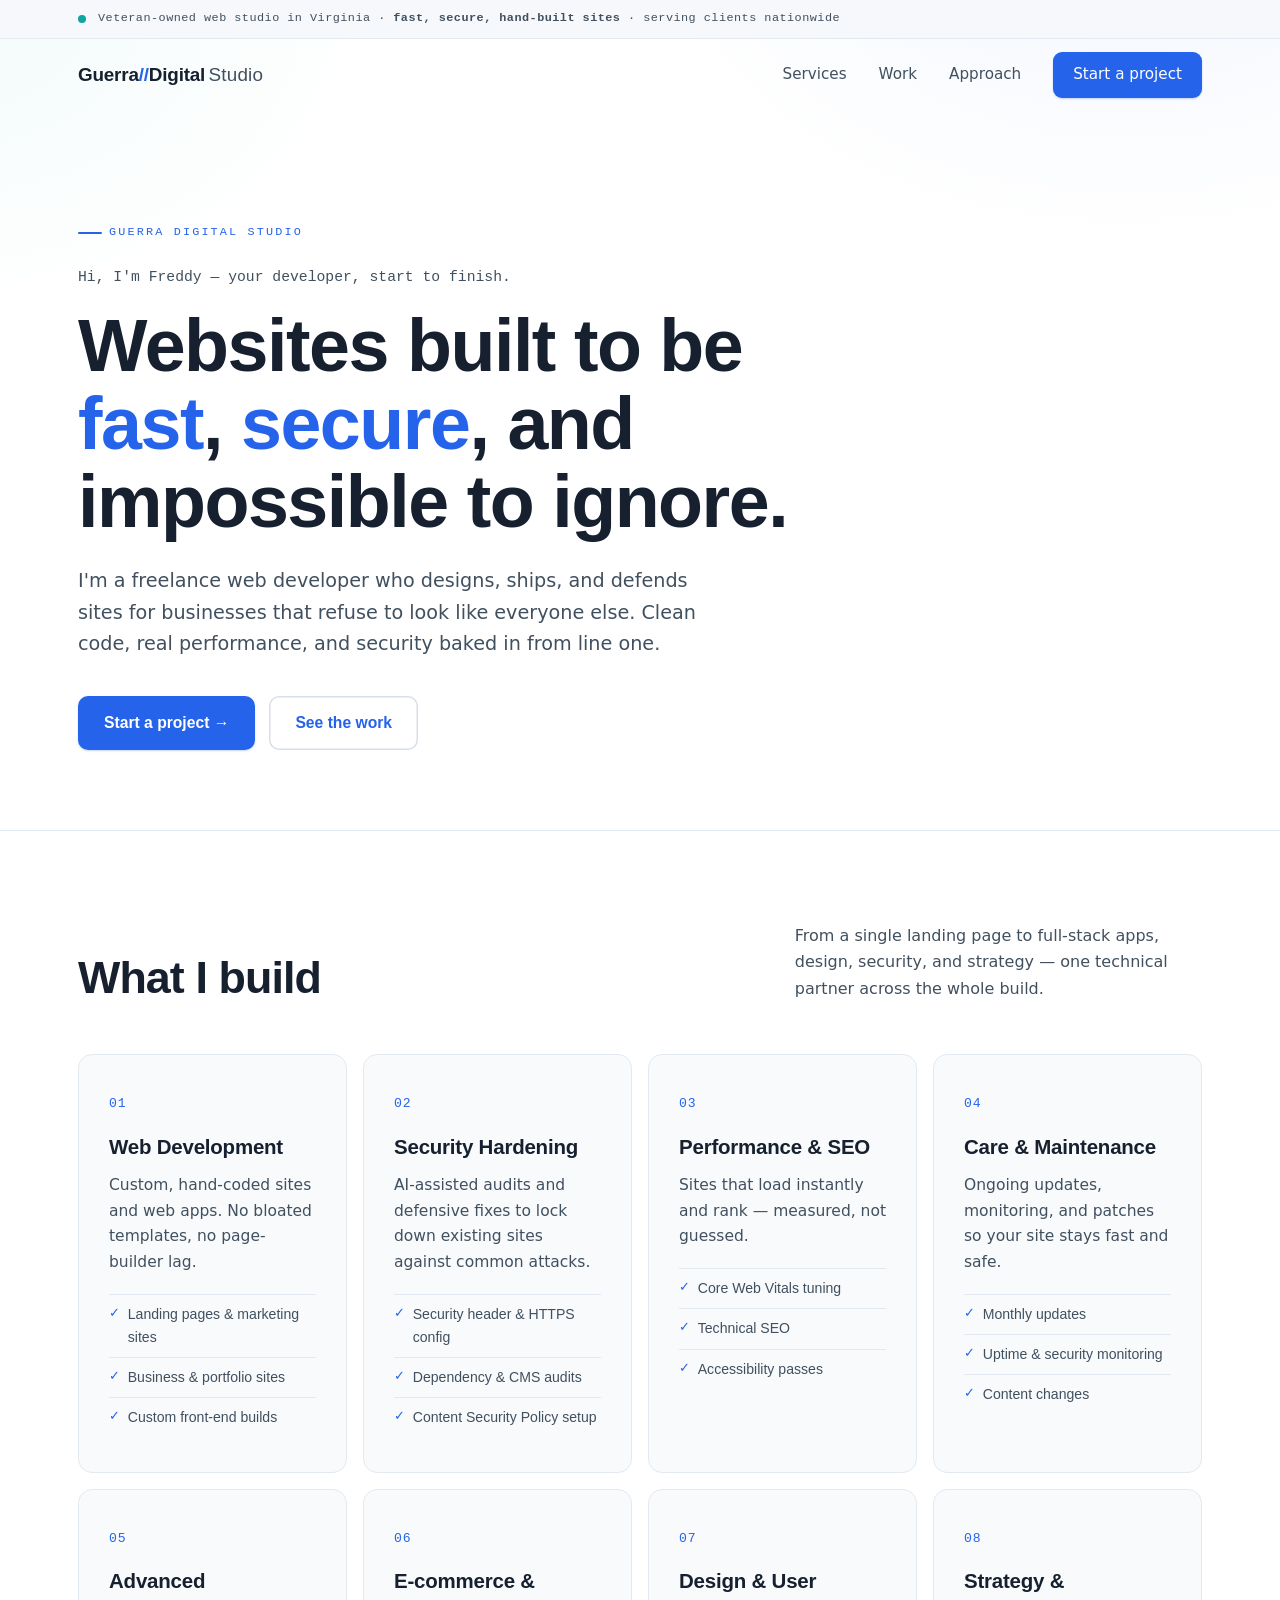
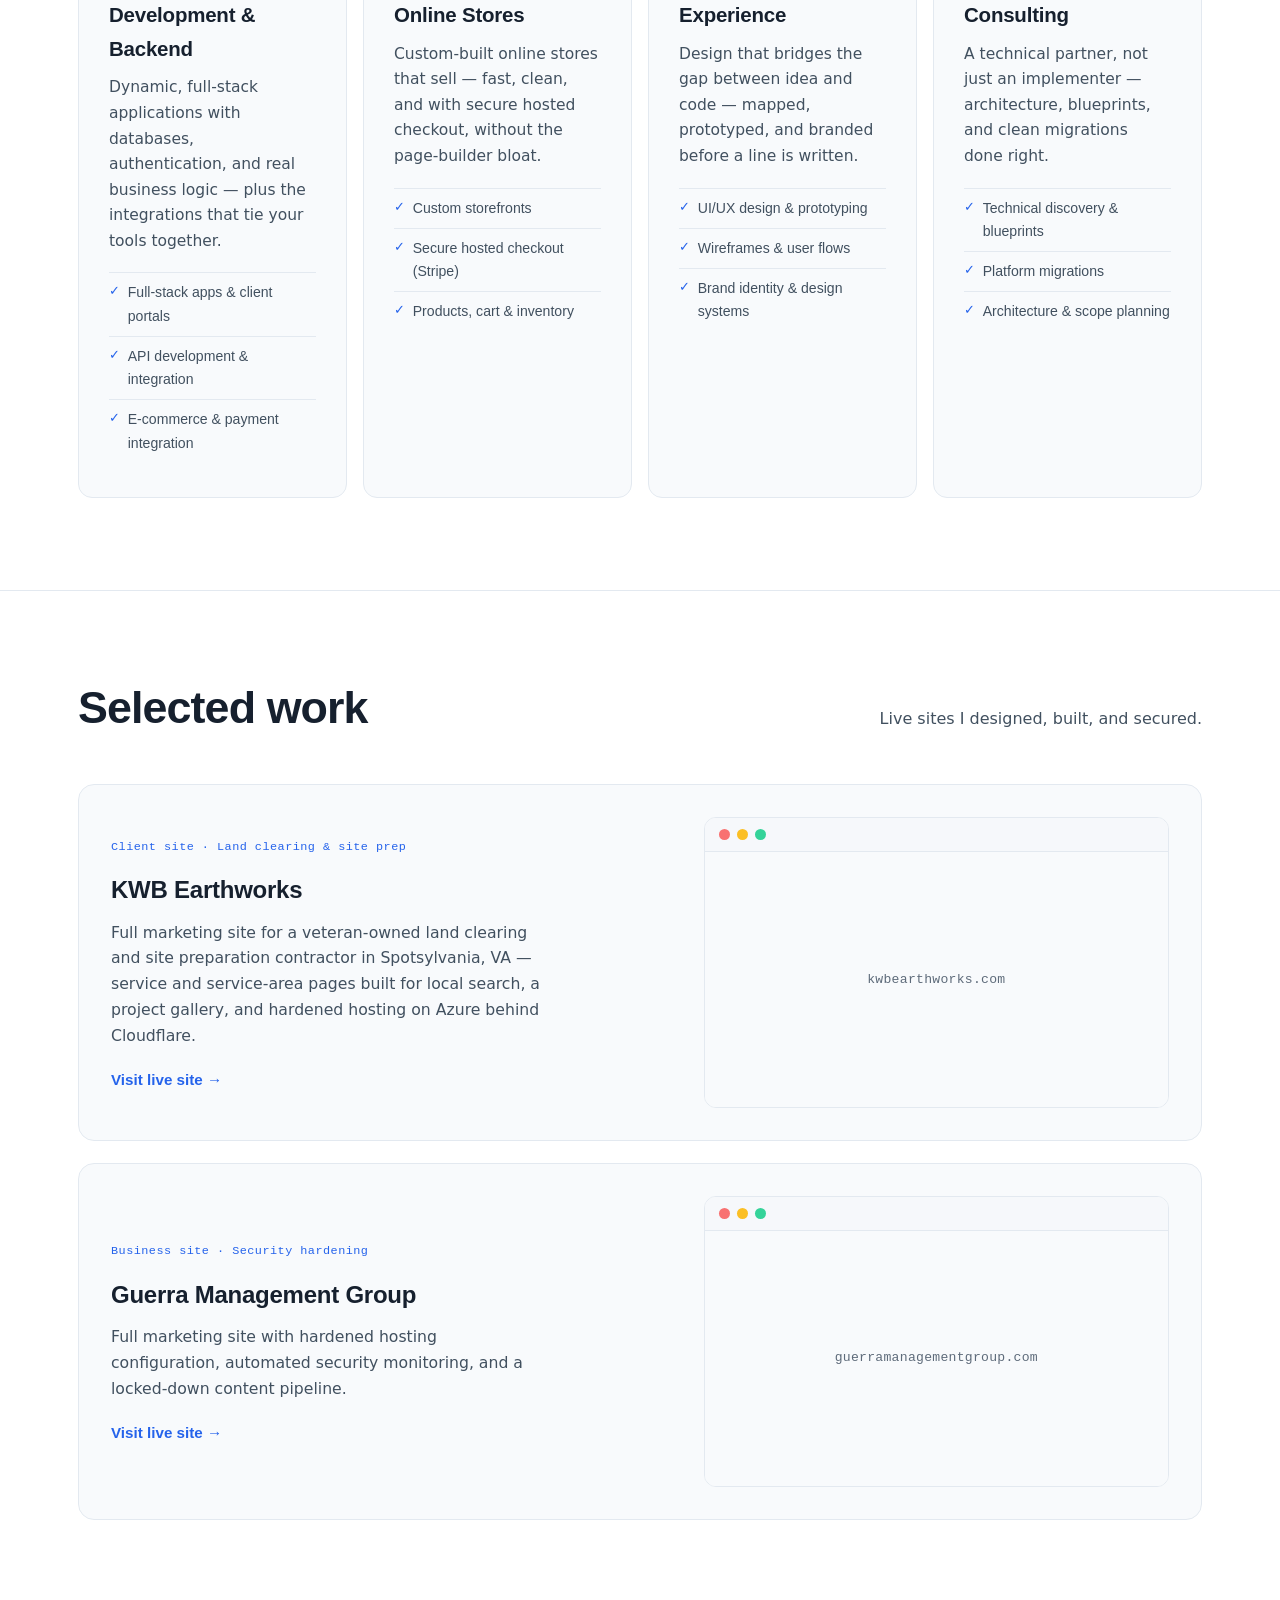
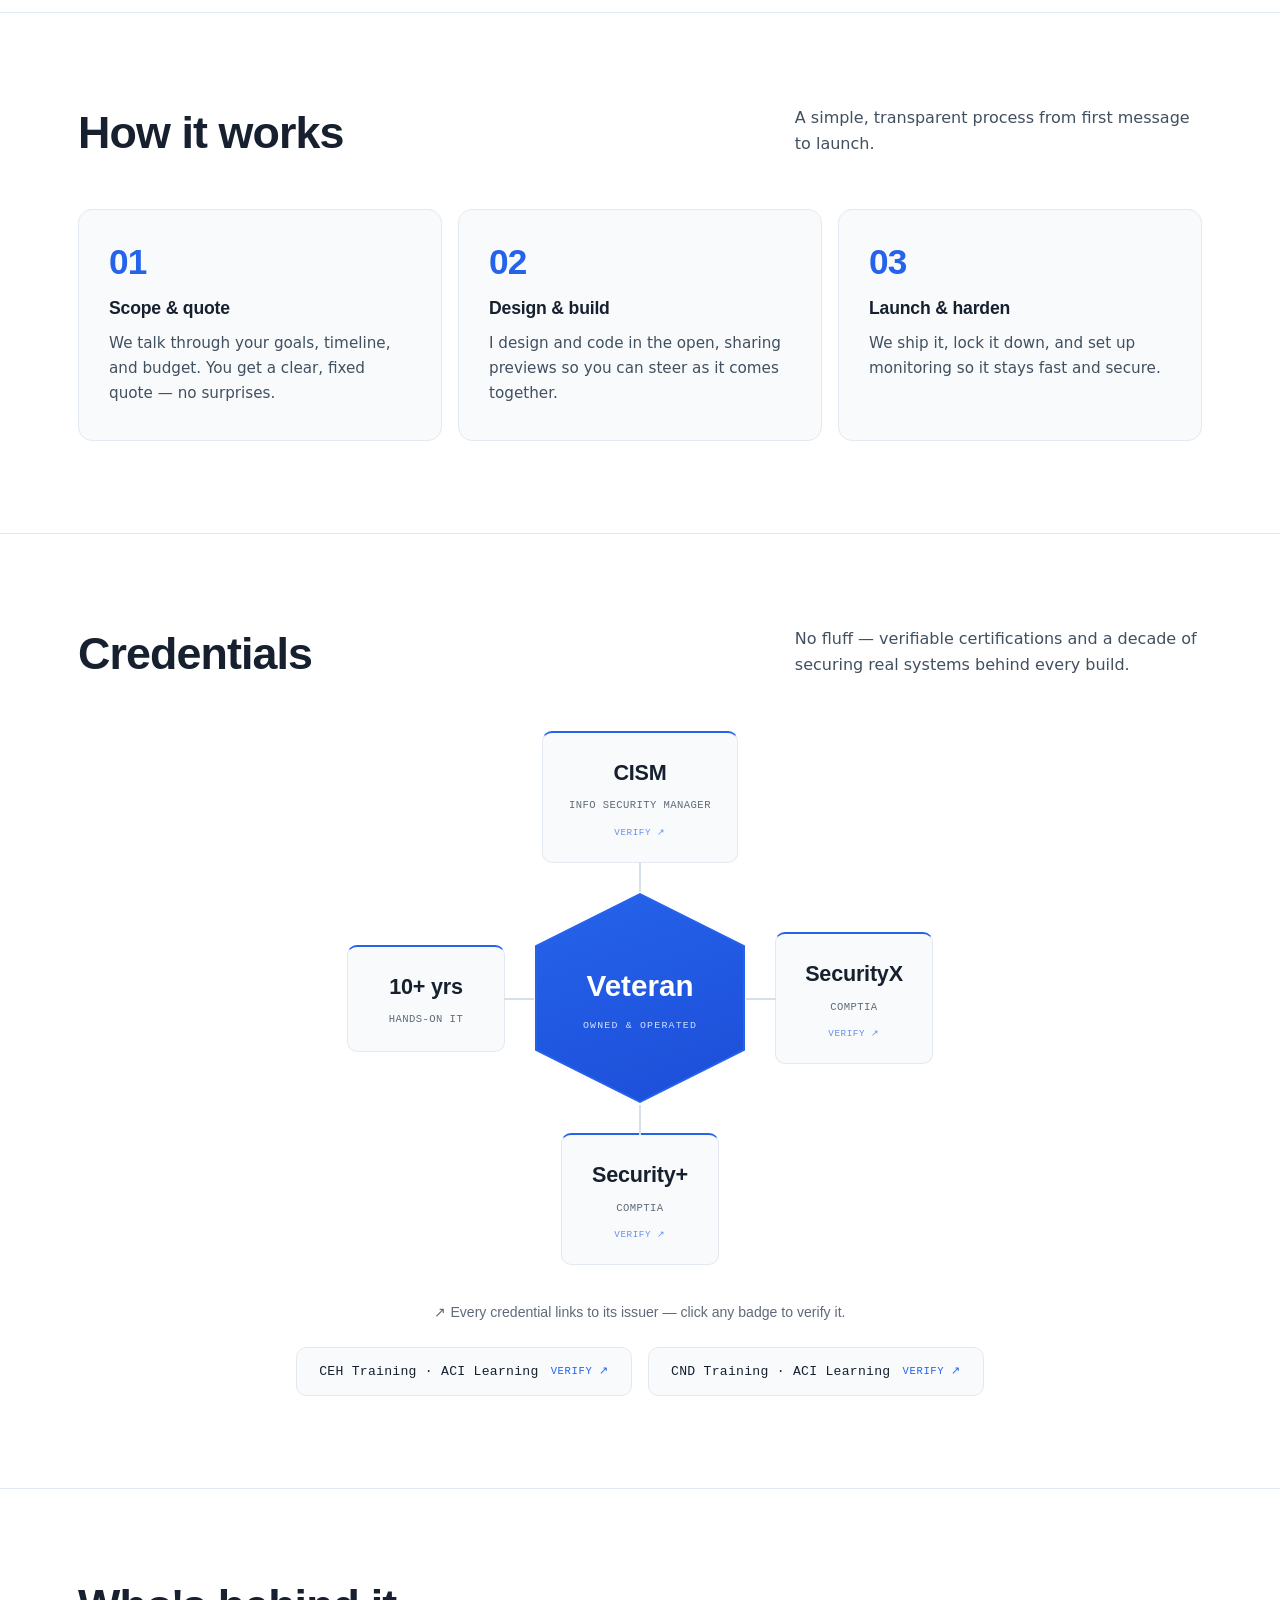
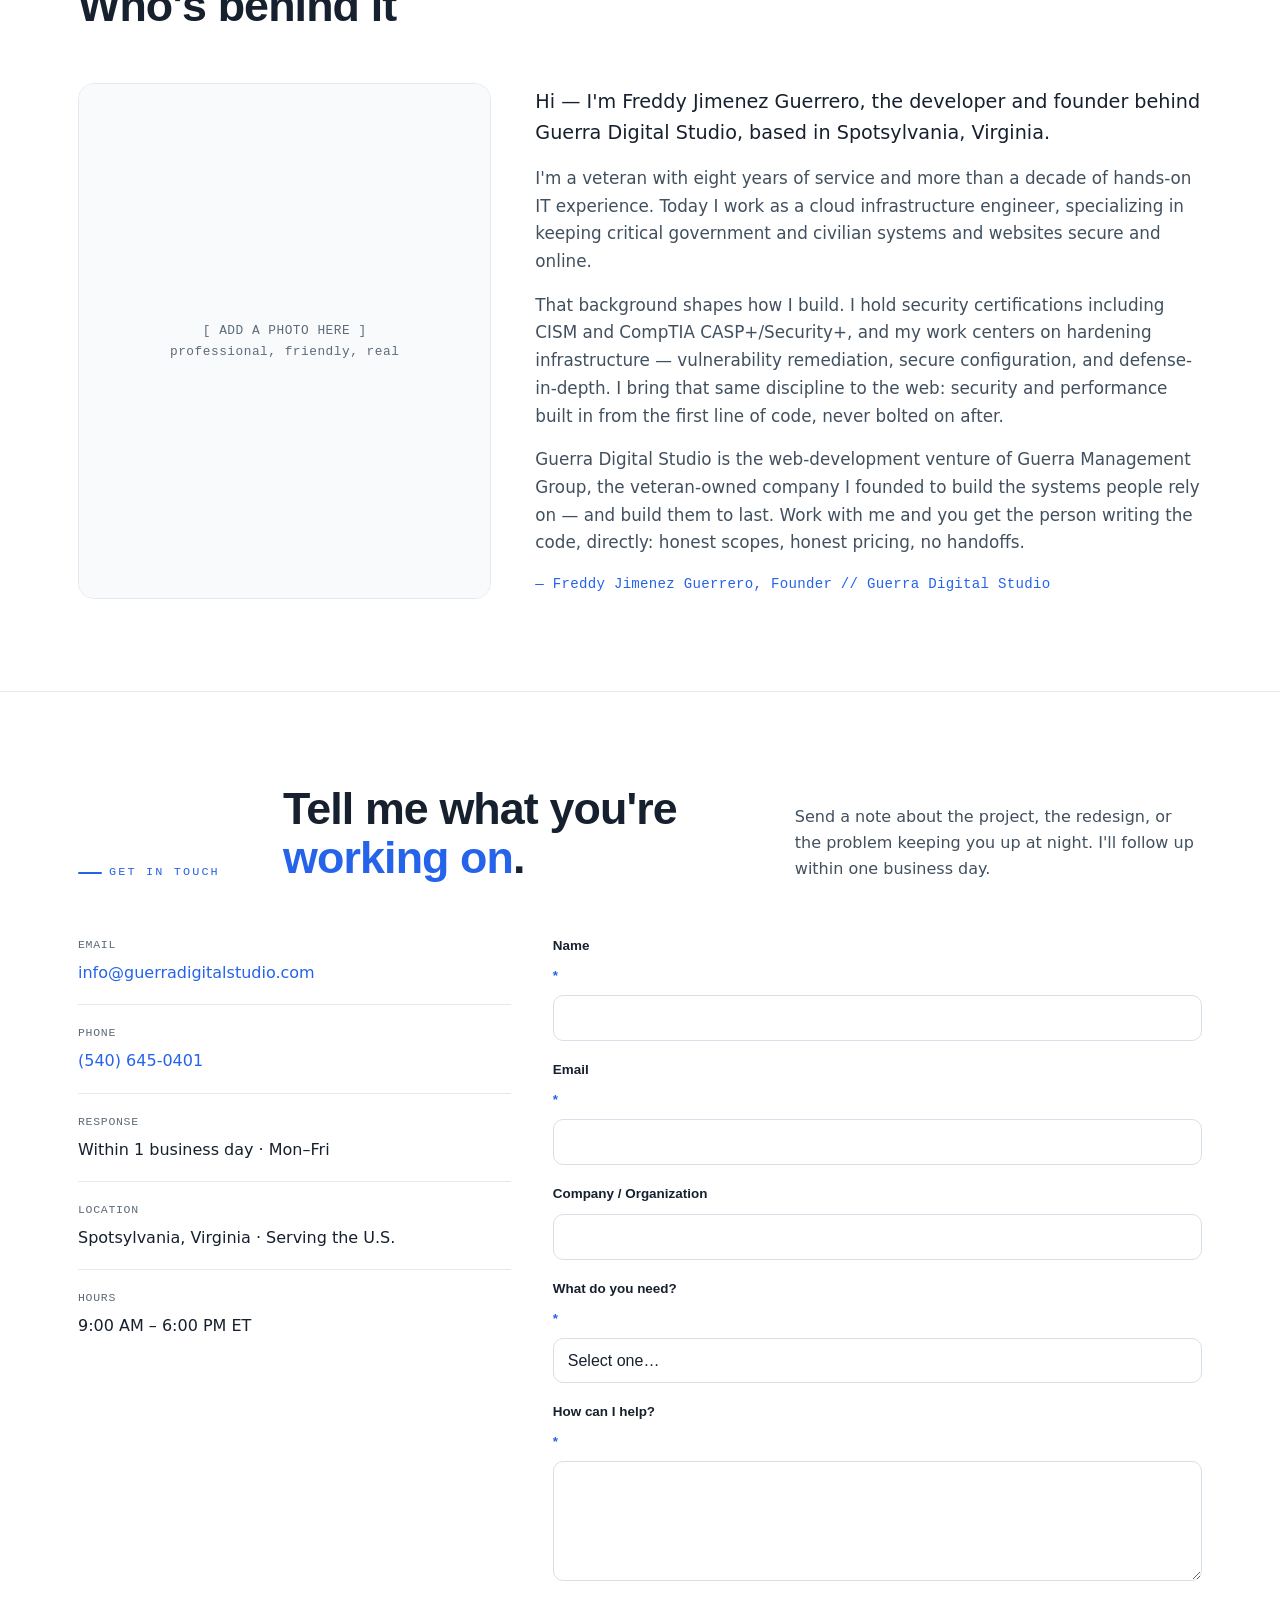
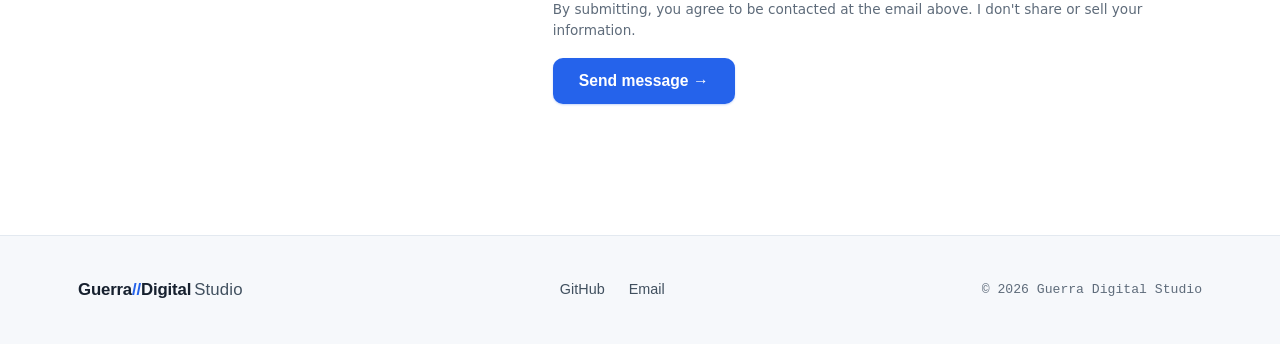
==== commit 5abab605: "Work: add KWB Earthworks, remove concept demos" ====
--- a/index.html
+++ b/index.html
@@ -130,9 +130,19 @@
     <div class="wrap">
       <div class="section-head">
         <h2 class="reveal">Selected work</h2>
-        <p class="reveal">A few recent projects. <!-- TODO: swap these for your real projects + live links --></p>
+        <p class="reveal">Live sites I designed, built, and secured.</p>
       </div>
       <div class="work-grid">
+        <article class="project reveal">
+          <div>
+            <span class="tag">Client site · Land clearing &amp; site prep</span>
+            <h3>KWB Earthworks</h3>
+            <p>Full marketing site for a veteran-owned land clearing and site preparation contractor in Spotsylvania, VA — service and service-area pages built for local search, a project gallery, and hardened hosting on Azure behind Cloudflare.</p>
+            <a class="link" href="https://kwbearthworks.com" target="_blank" rel="noopener">Visit live site →</a>
+          </div>
+          <div class="browser"><div class="bar"><i></i><i></i><i></i></div><div class="body">kwbearthworks.com</div></div>
+        </article>
+
         <article class="project reveal">
           <div>
             <span class="tag">Business site · Security hardening</span>
@@ -141,34 +151,6 @@
             <a class="link" href="https://guerramanagementgroup.com" target="_blank" rel="noopener">Visit live site →</a>
           </div>
           <div class="browser"><div class="bar"><i></i><i></i><i></i></div><div class="body">guerramanagementgroup.com</div></div>
-        </article>
-
-        <article class="project reveal">
-          <div>
-            <span class="tag">Concept demo · Local service business</span>
-            <h3>Blue Ridge Heating &amp; Air</h3>
-            <div class="case">
-              <span><b>Brief</b> A concept build showing how I approach a local home-services site — clean, trustworthy, and conversion-focused.</span>
-              <span><b>Approach</b> Mobile-first layout, prominent click-to-call, clear service breakdown, and trust signals throughout.</span>
-              <span><b>Note</b> Sample site for a fictional company — built to demonstrate range, not a real client.</span>
-            </div>
-            <a class="link" href="/demo.html" target="_blank" rel="noopener">View the demo →</a>
-          </div>
-          <div class="browser"><div class="bar"><i></i><i></i><i></i></div><div class="body">blueridge-demo (concept)</div></div>
-        </article>
-
-        <article class="project reveal">
-          <div>
-            <span class="tag">Concept demo · E-commerce / online store</span>
-            <h3>Ridgeline Coffee Co.</h3>
-            <div class="case">
-              <span><b>Brief</b> A concept storefront showing how I build custom online stores — product grid, live cart, and a checkout flow.</span>
-              <span><b>Approach</b> Custom-coded store with an interactive cart drawer and secure hosted checkout (no page-builder bloat).</span>
-              <span><b>Note</b> Sample shop for a fictional brand — try the cart. No real orders are placed.</span>
-            </div>
-            <a class="link" href="/store-demo.html" target="_blank" rel="noopener">View the demo →</a>
-          </div>
-          <div class="browser"><div class="bar"><i></i><i></i><i></i></div><div class="body">ridgeline-store (concept)</div></div>
         </article>
       </div>
     </div>
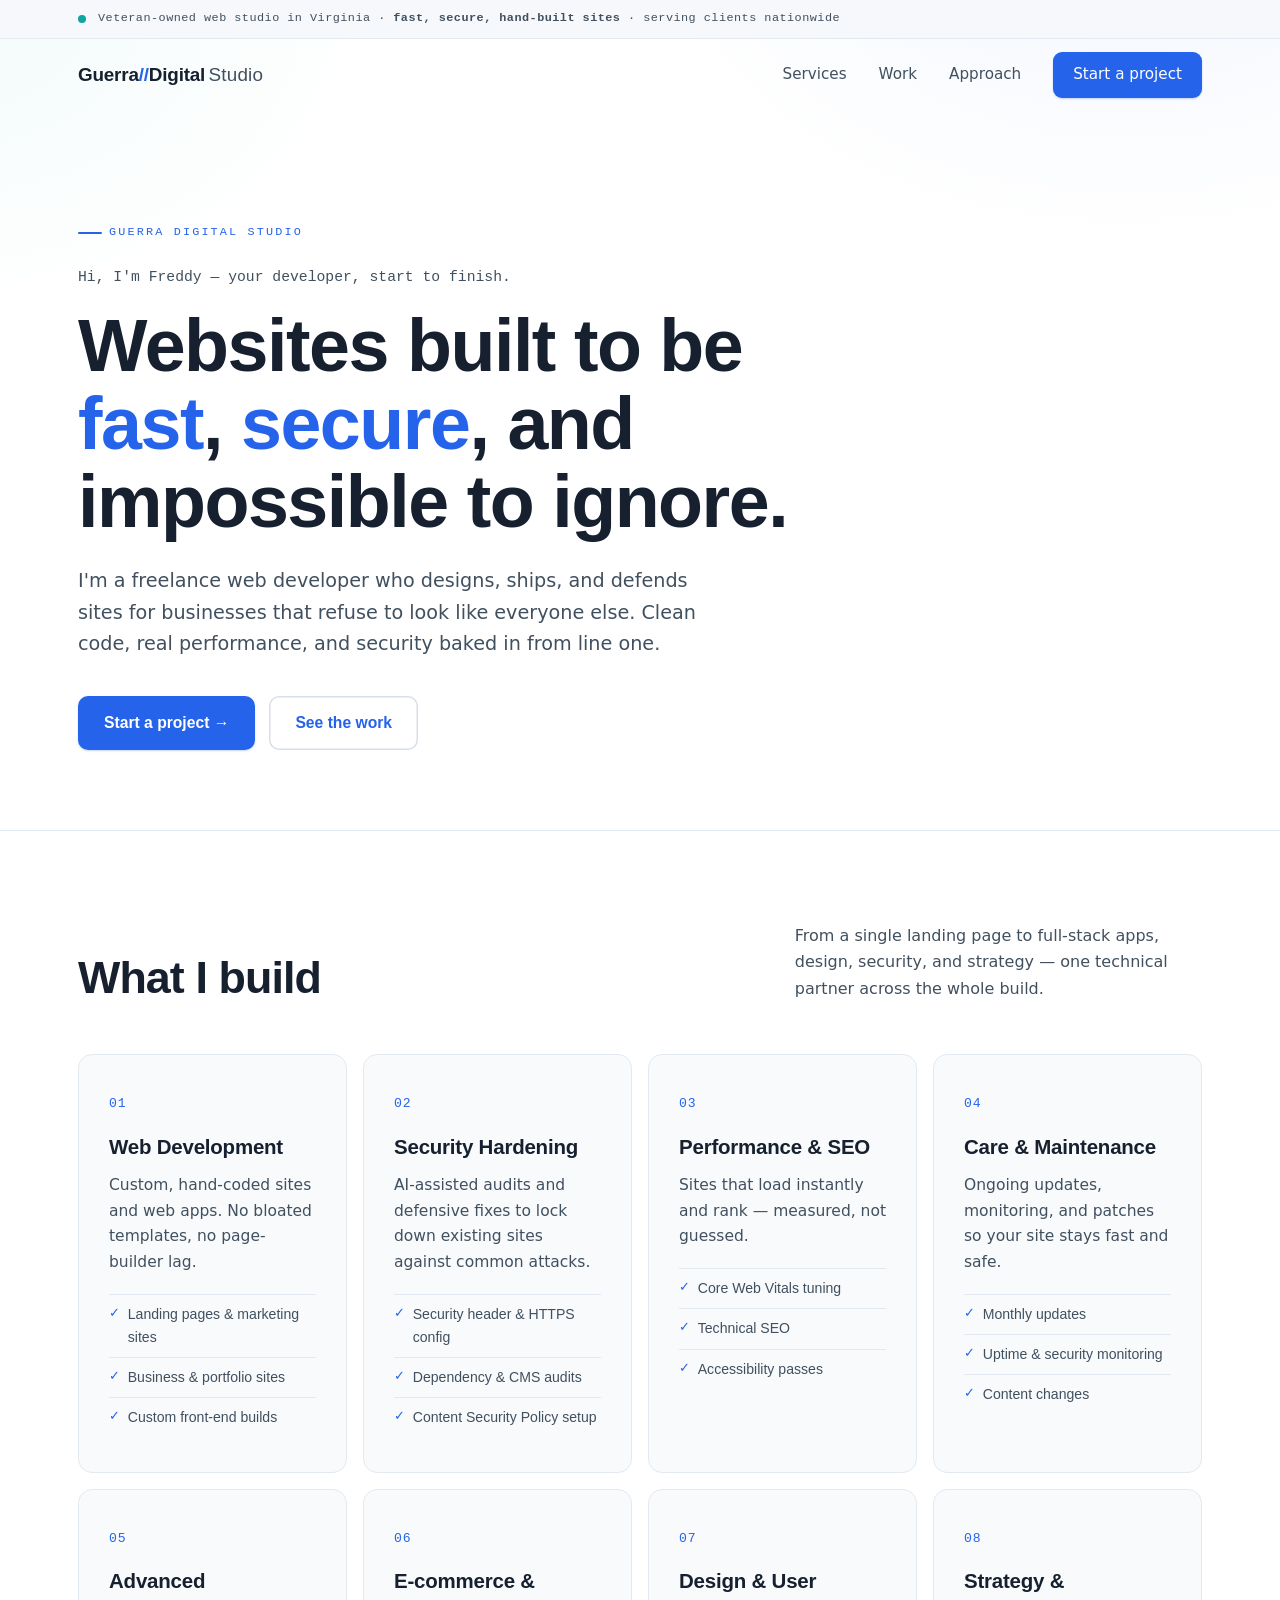
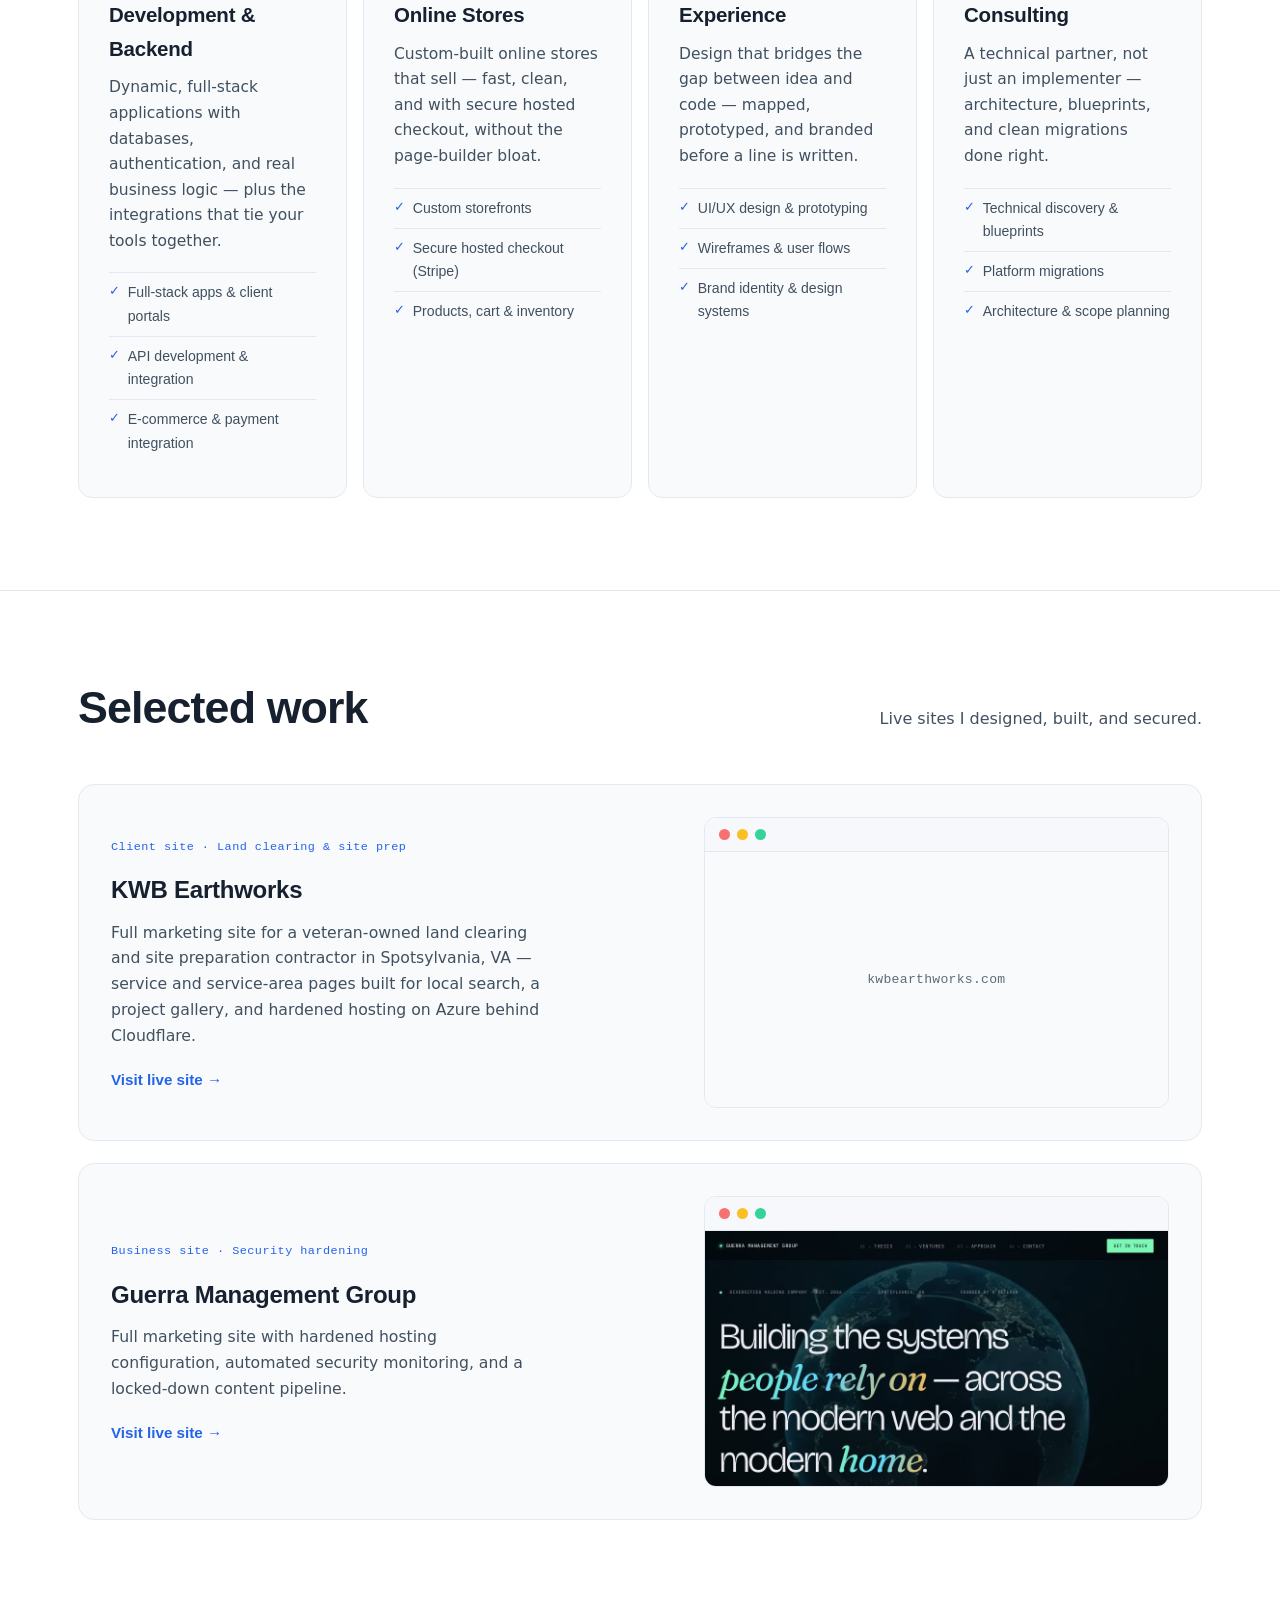
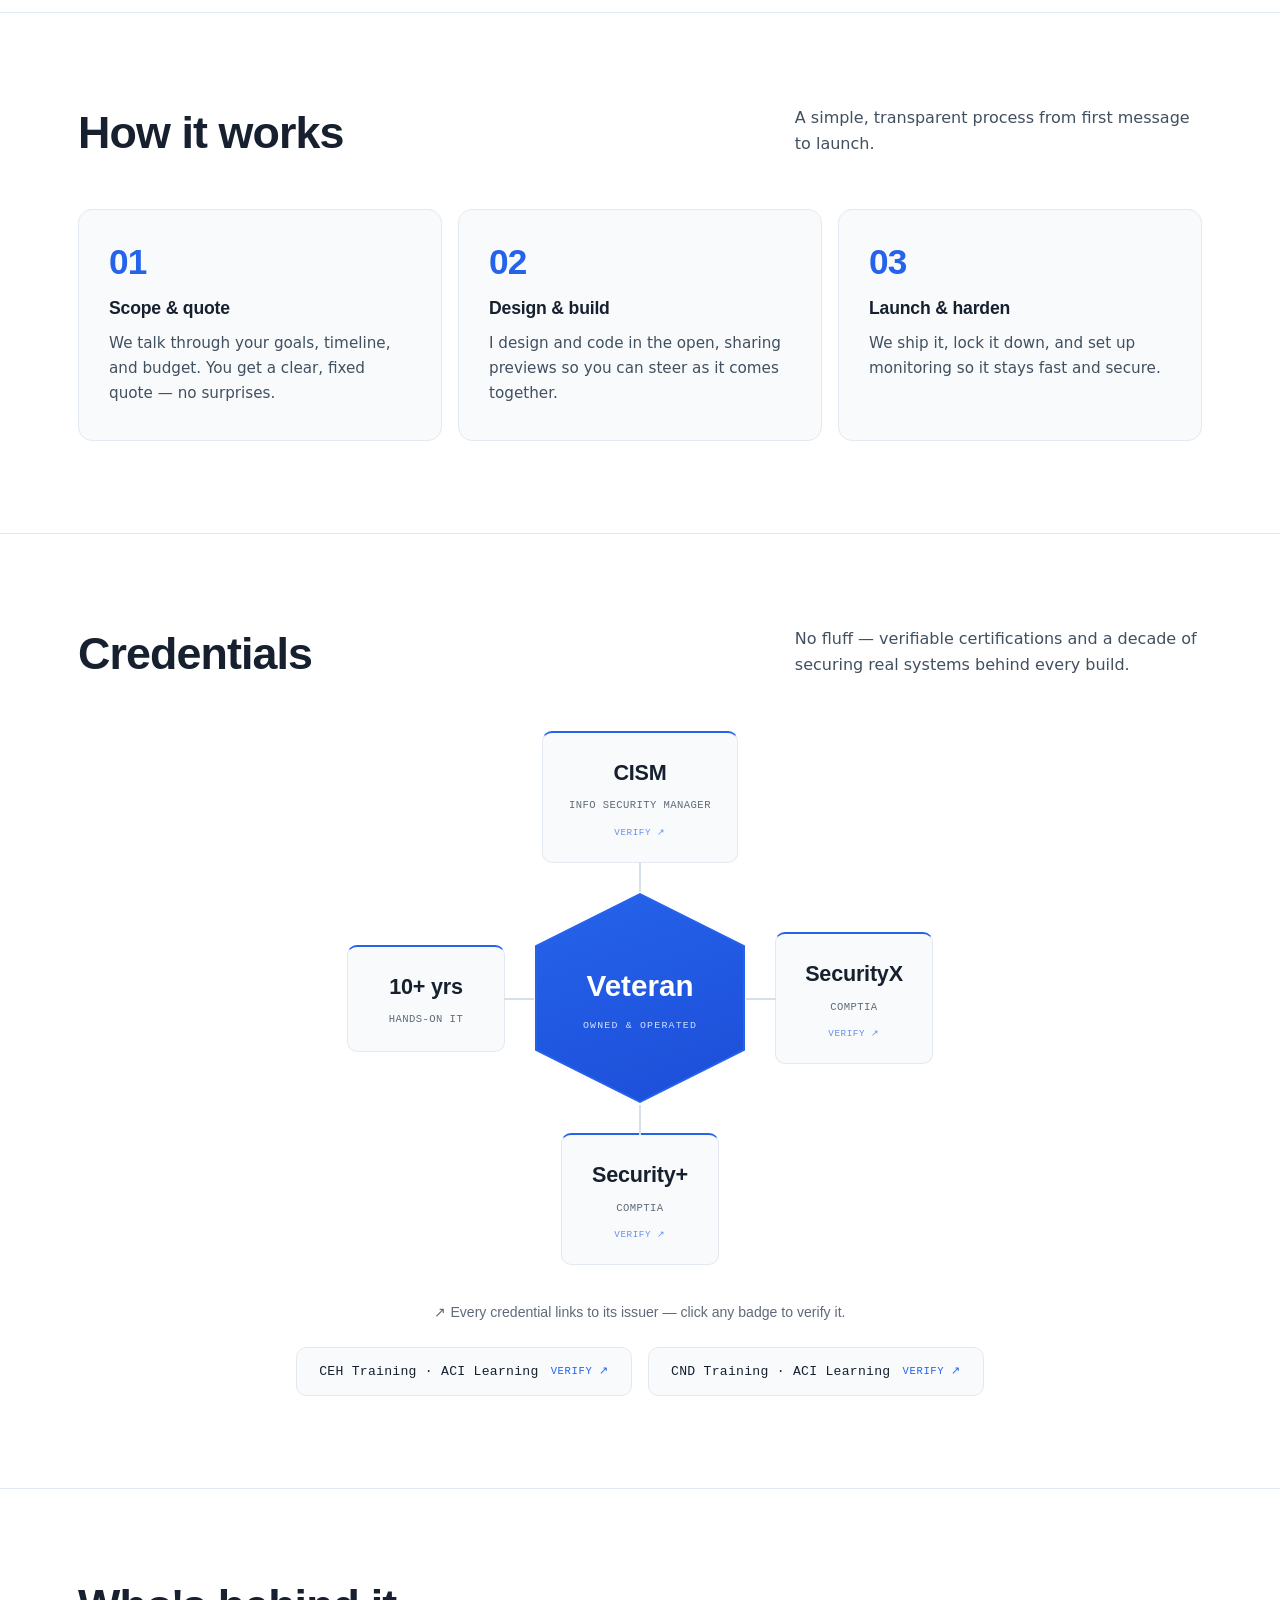
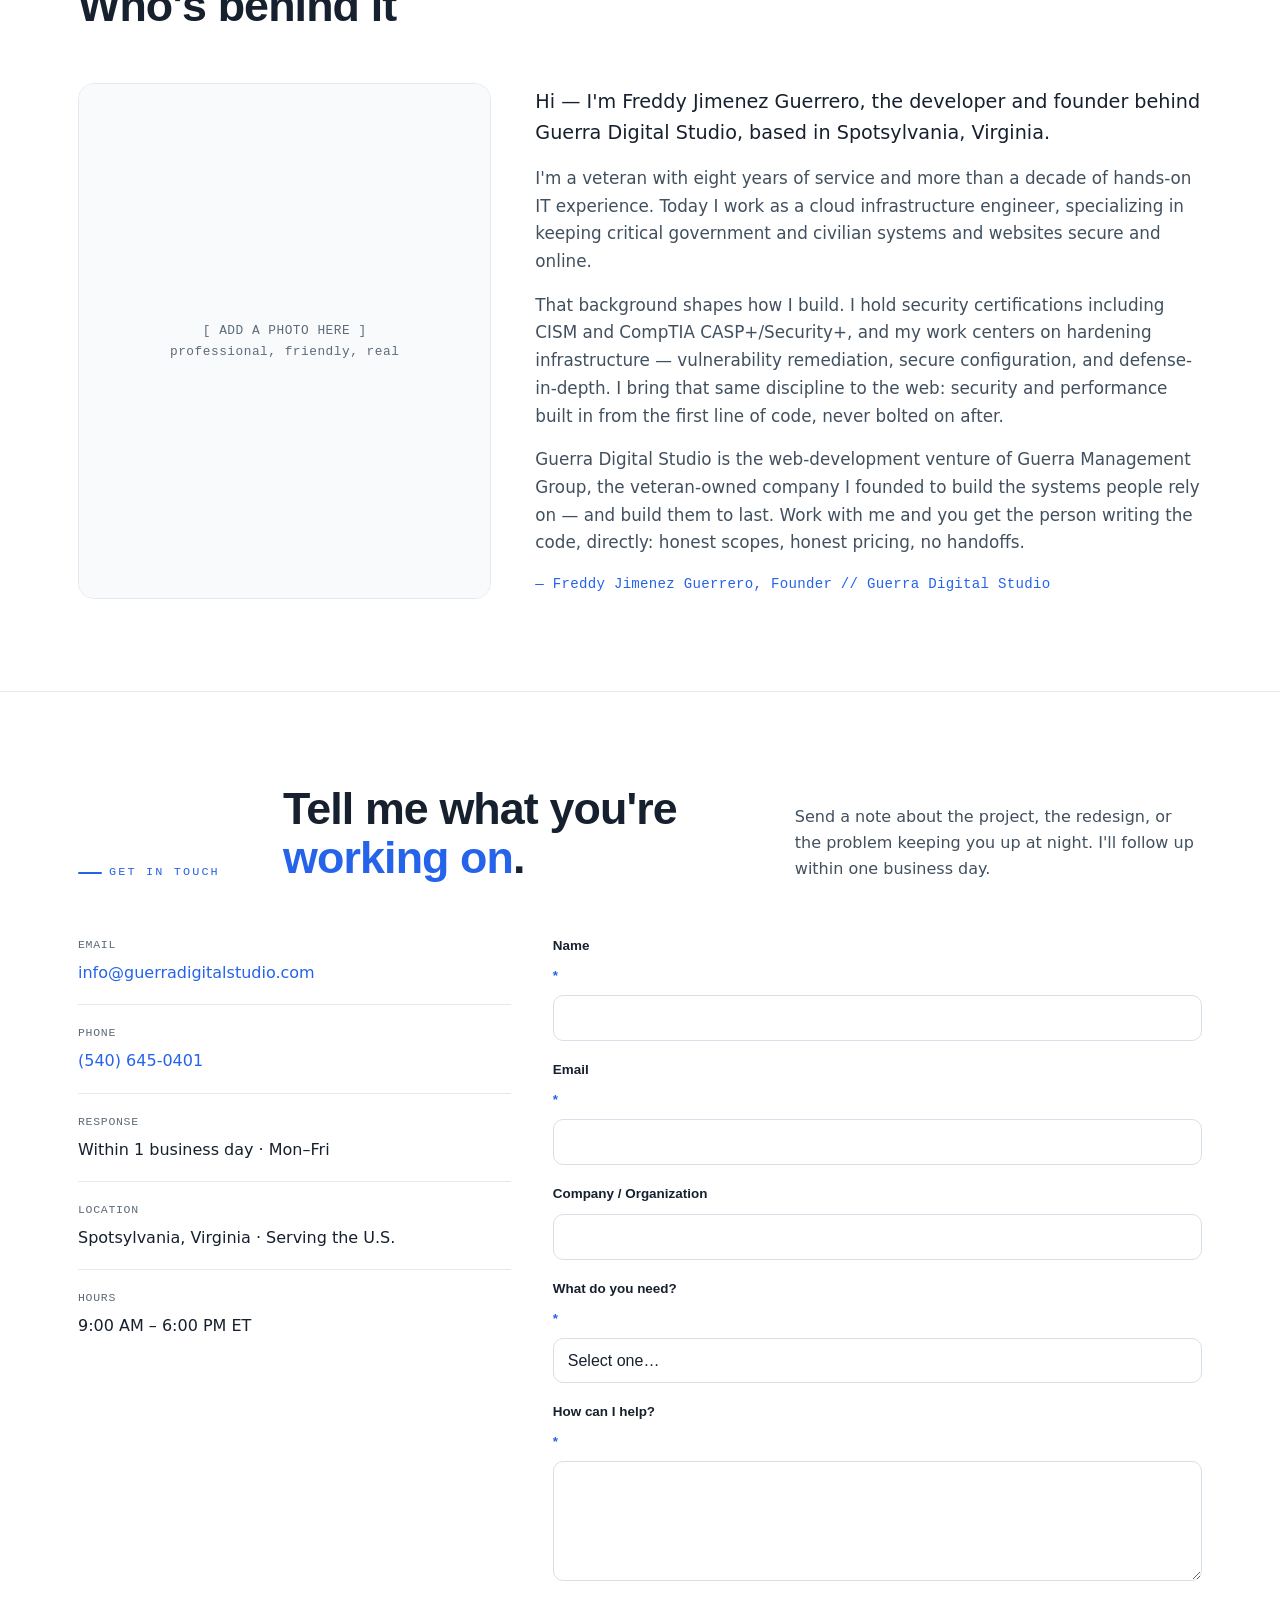
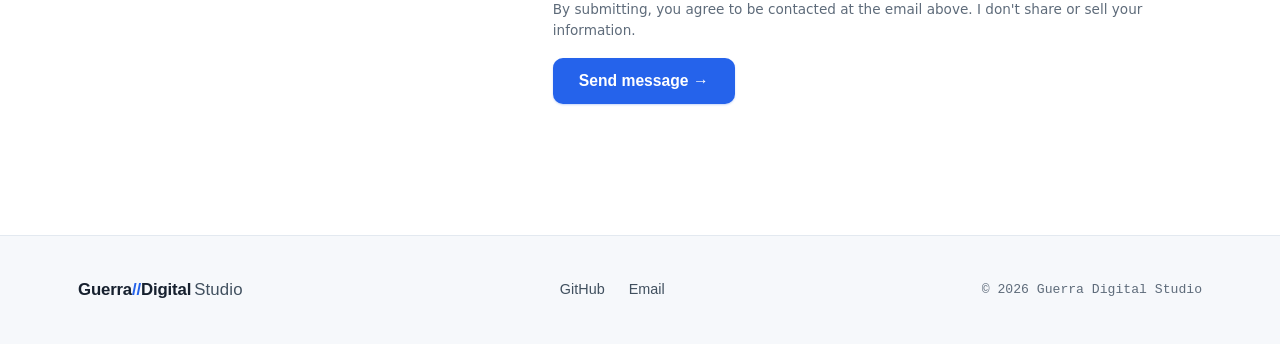
==== commit 242b5201: "Work: link browser frames to live sites, add GMG snapshot" ====
--- a/index.html
+++ b/index.html
@@ -140,7 +140,7 @@
             <p>Full marketing site for a veteran-owned land clearing and site preparation contractor in Spotsylvania, VA — service and service-area pages built for local search, a project gallery, and hardened hosting on Azure behind Cloudflare.</p>
             <a class="link" href="https://kwbearthworks.com" target="_blank" rel="noopener">Visit live site →</a>
           </div>
-          <div class="browser"><div class="bar"><i></i><i></i><i></i></div><div class="body">kwbearthworks.com</div></div>
+          <div class="browser"><div class="bar"><i></i><i></i><i></i></div><a class="body" href="https://kwbearthworks.com" target="_blank" rel="noopener" aria-label="Visit kwbearthworks.com">kwbearthworks.com</a></div>
         </article>
 
         <article class="project reveal">
@@ -150,7 +150,7 @@
             <p>Full marketing site with hardened hosting configuration, automated security monitoring, and a locked-down content pipeline.</p>
             <a class="link" href="https://guerramanagementgroup.com" target="_blank" rel="noopener">Visit live site →</a>
           </div>
-          <div class="browser"><div class="bar"><i></i><i></i><i></i></div><div class="body">guerramanagementgroup.com</div></div>
+          <div class="browser"><div class="bar"><i></i><i></i><i></i></div><a class="body shot" href="https://guerramanagementgroup.com" target="_blank" rel="noopener" aria-label="Visit guerramanagementgroup.com"><img src="/assets/work/guerra-management-group.jpg" alt="Guerra Management Group home page" width="960" height="600" loading="lazy" decoding="async" /></a></div>
         </article>
       </div>
     </div>
--- a/assets/site.css
+++ b/assets/site.css
@@ -157,6 +157,10 @@
 .browser .bar i:nth-child(2){ background:#fbbf24; }
 .browser .bar i:nth-child(3){ background:#34d399; }
 .browser .body{ flex:1; display:flex; align-items:center; justify-content:center; font-family:'JetBrains Mono',monospace; color:var(--ink-faint); font-size:.82rem; letter-spacing:.02em; background:var(--bg-soft); }
+.browser .shot{ display:block; overflow:hidden; }
+.browser .shot img{ display:block; width:100%; height:100%; object-fit:cover; object-position:top center; transition:transform .5s cubic-bezier(.2,.7,.2,1); }
+.browser .shot:hover img, .browser .shot:focus-visible img{ transform:scale(1.03); }
+.browser .shot:focus-visible{ outline:2px solid var(--cyan); outline-offset:-2px; }
 
 /* ---------- APPROACH ---------- */
 .approach{ display:grid; gap:16px; background:transparent; border:none; }
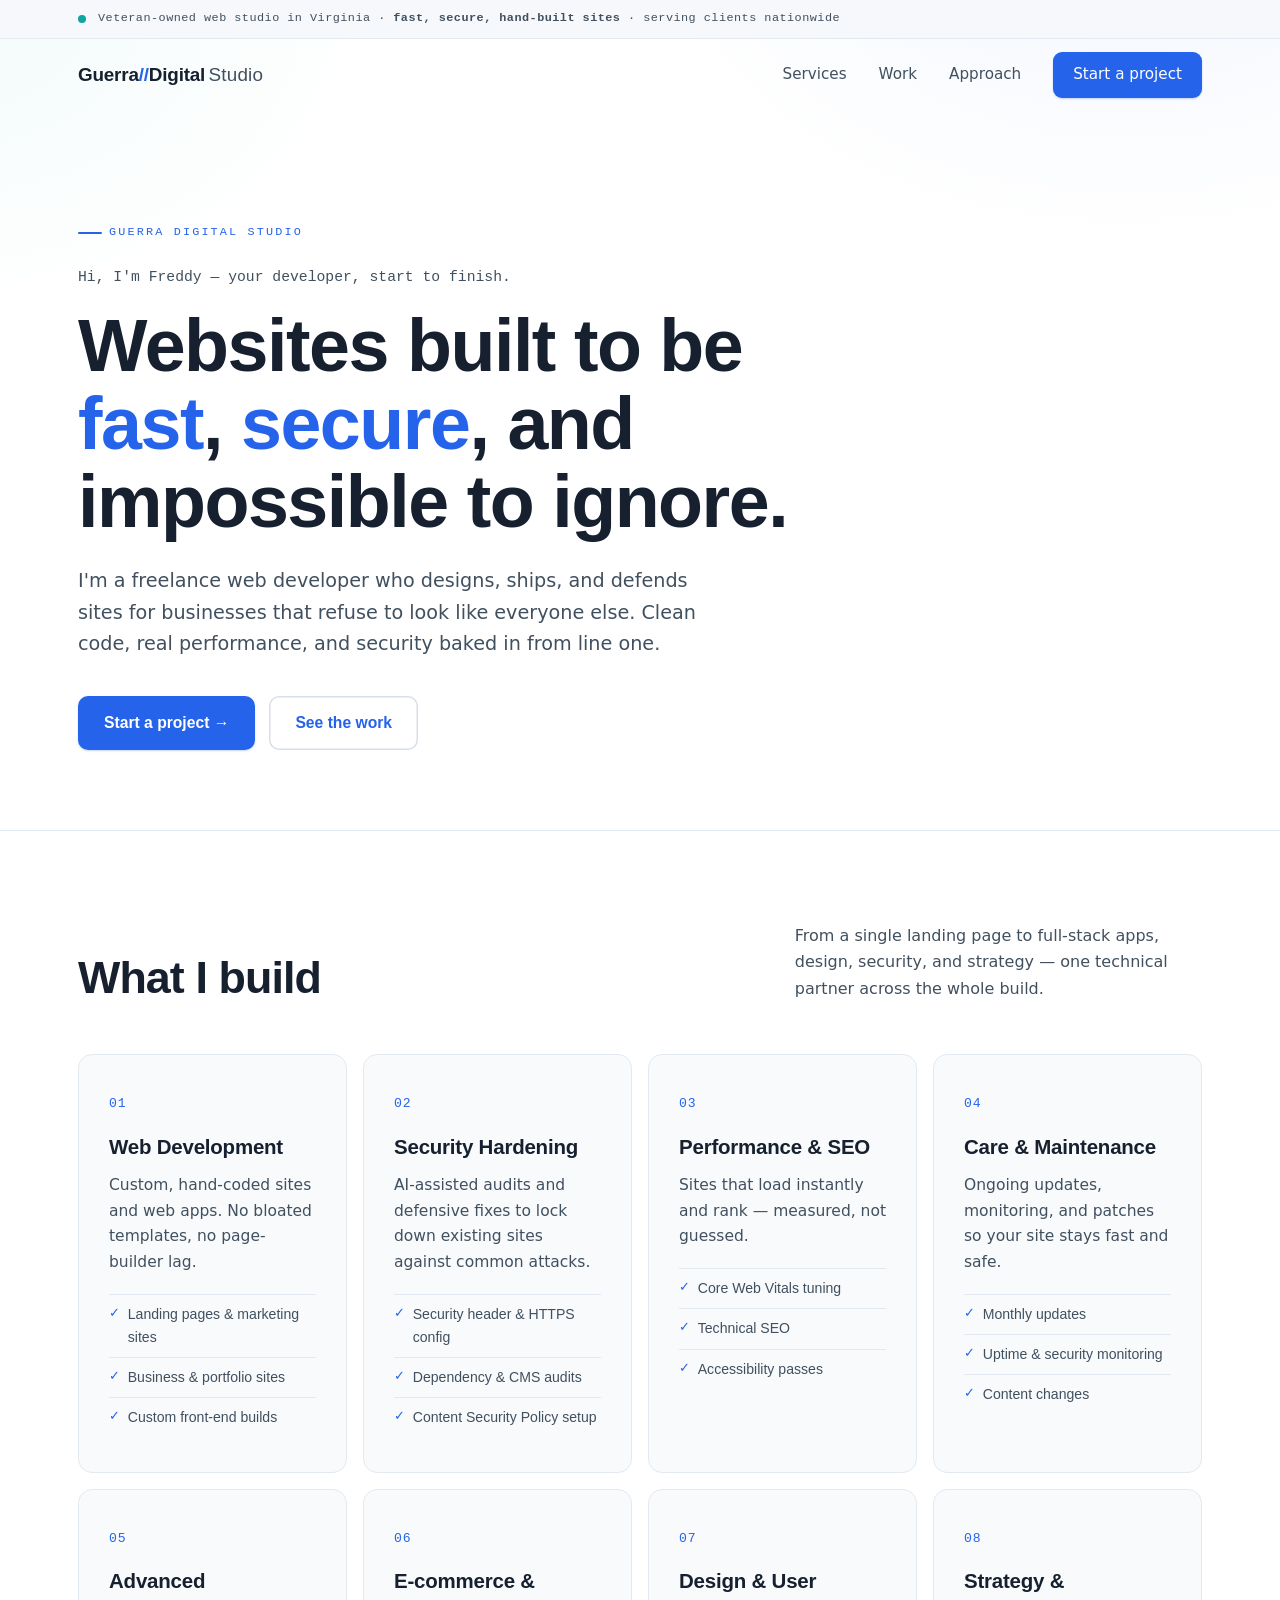
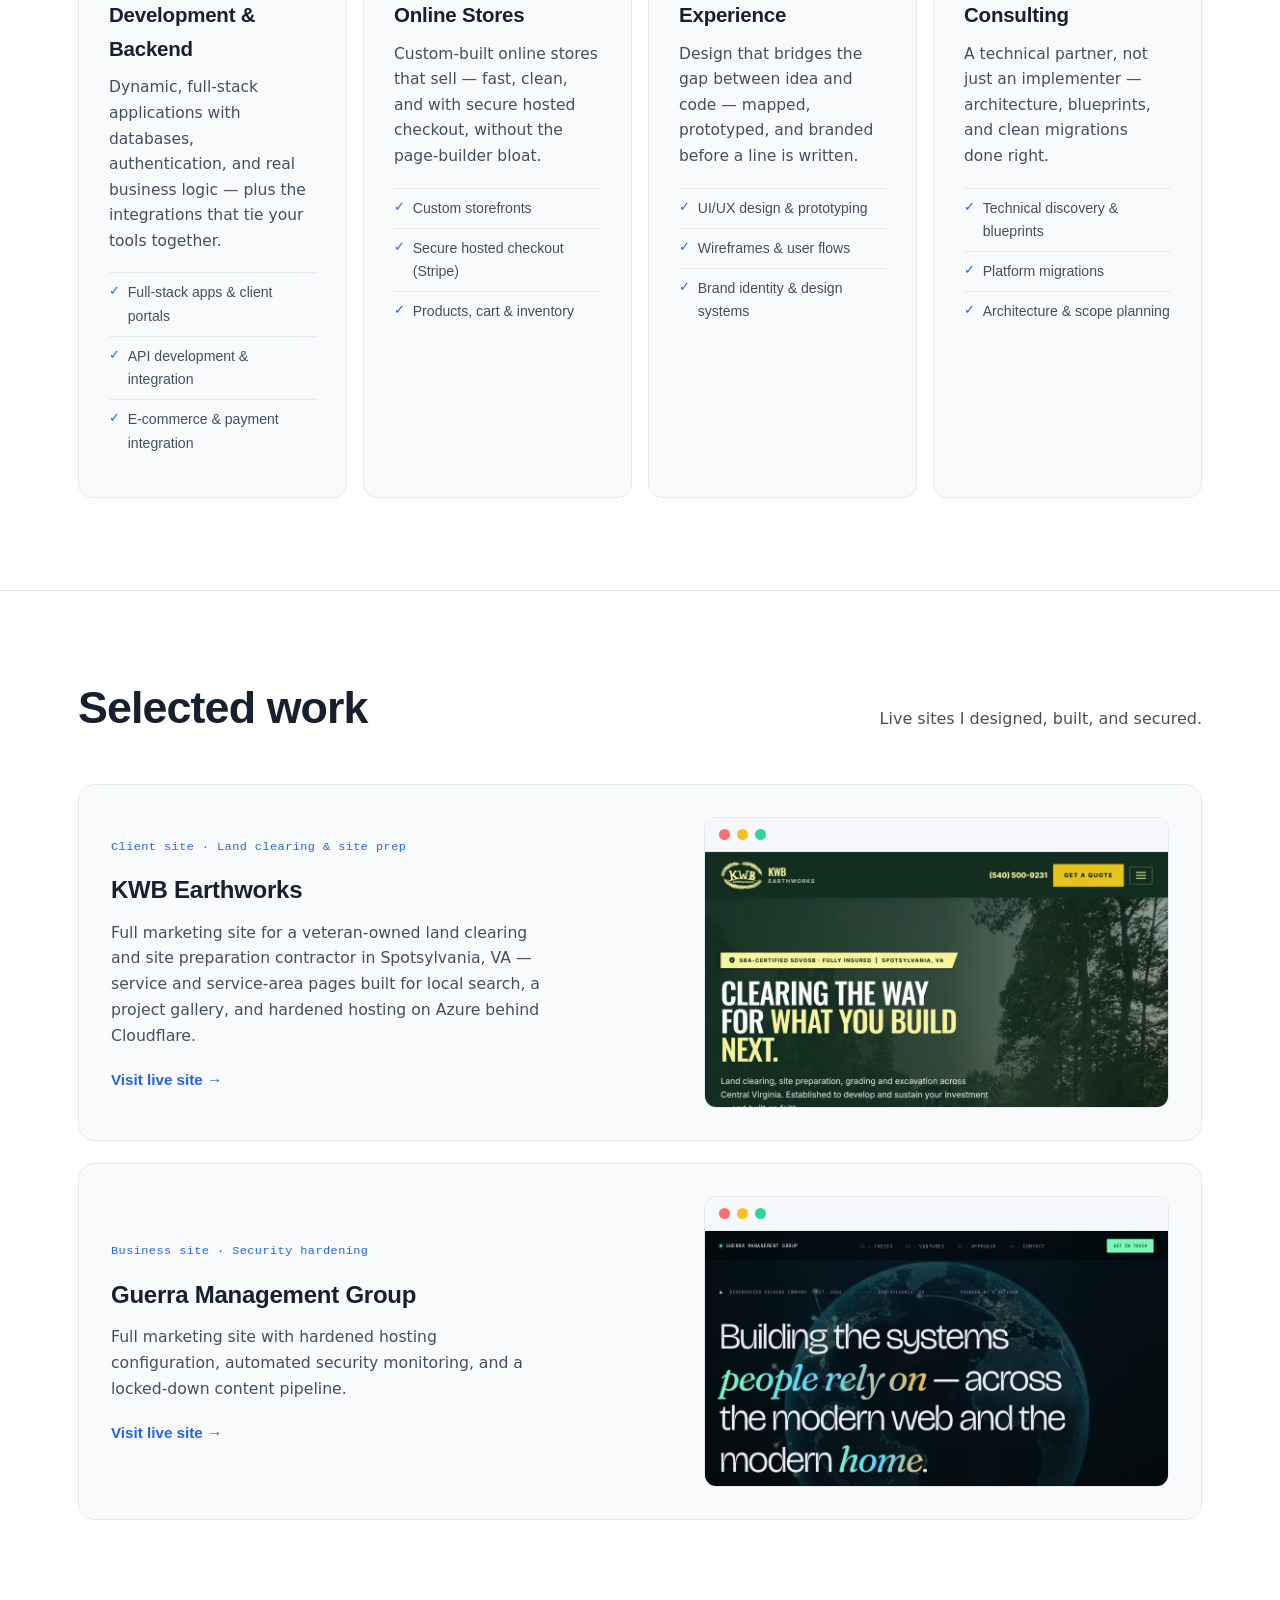
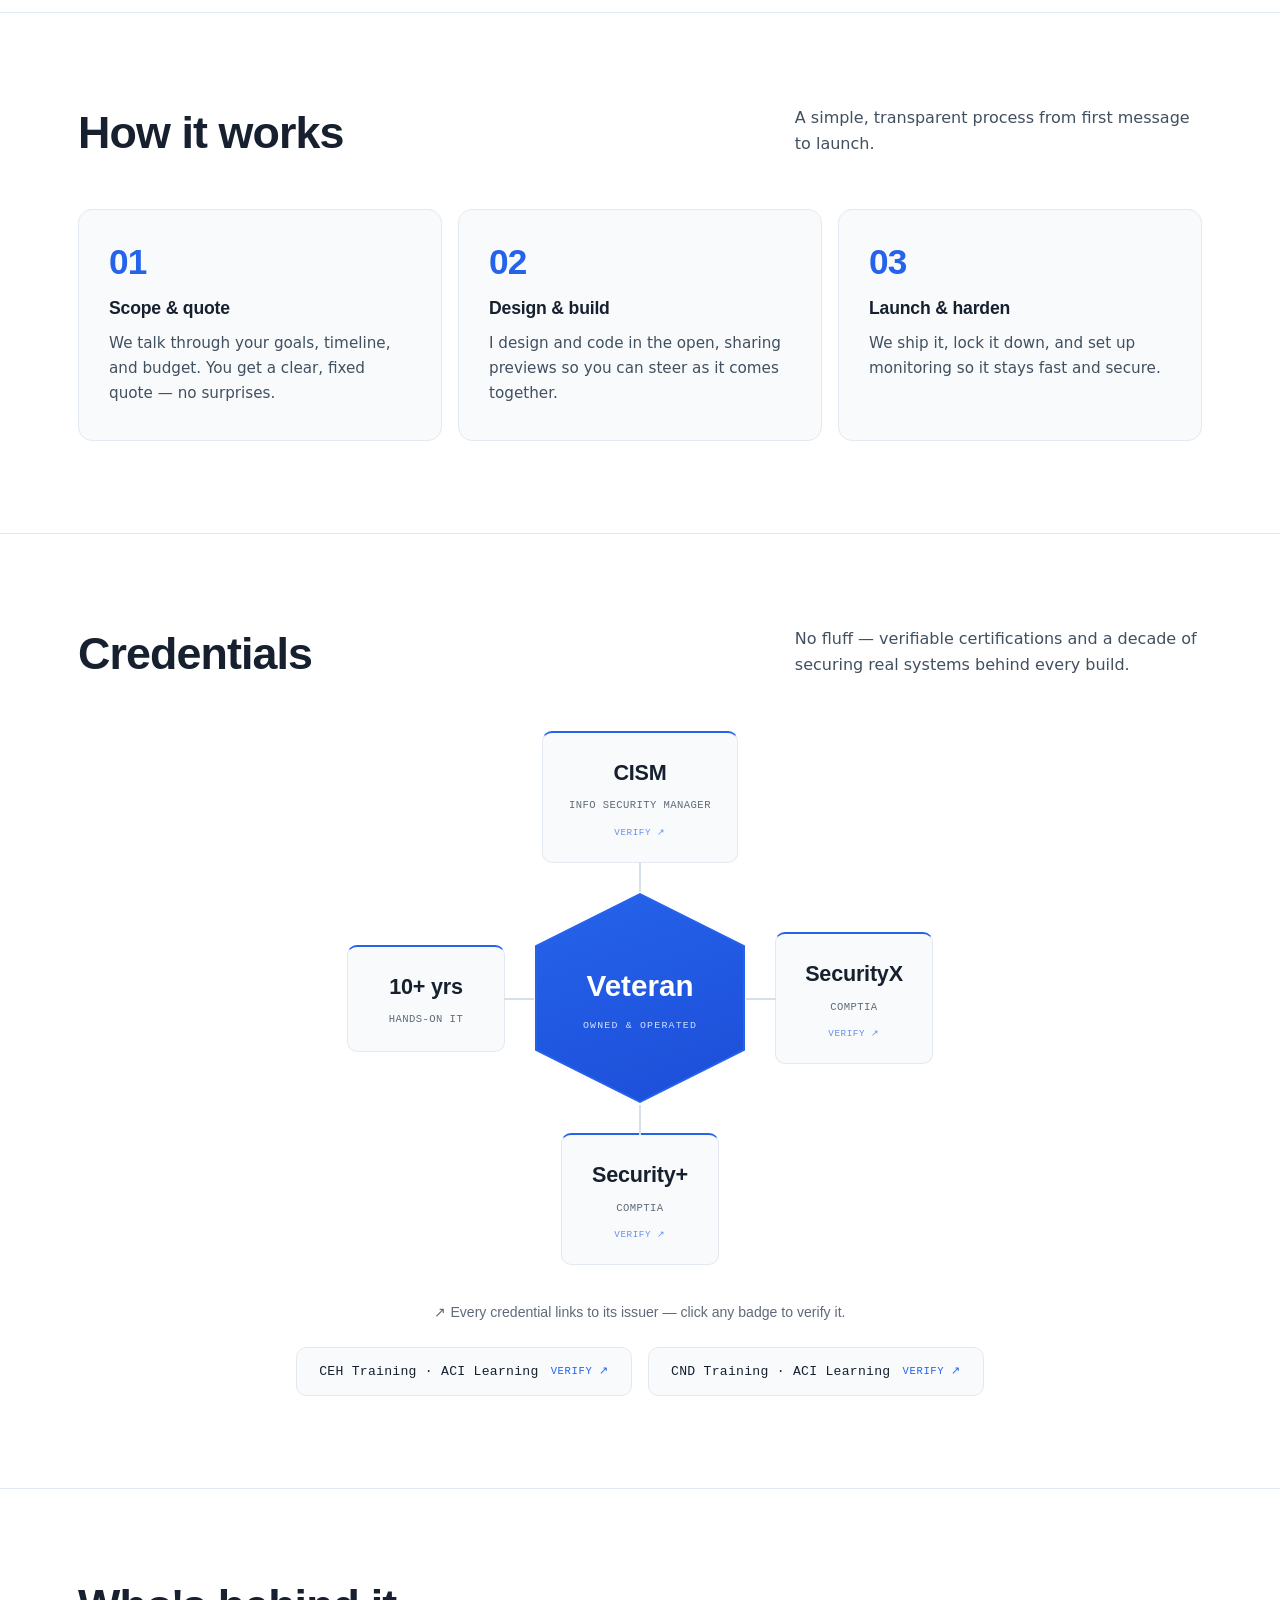
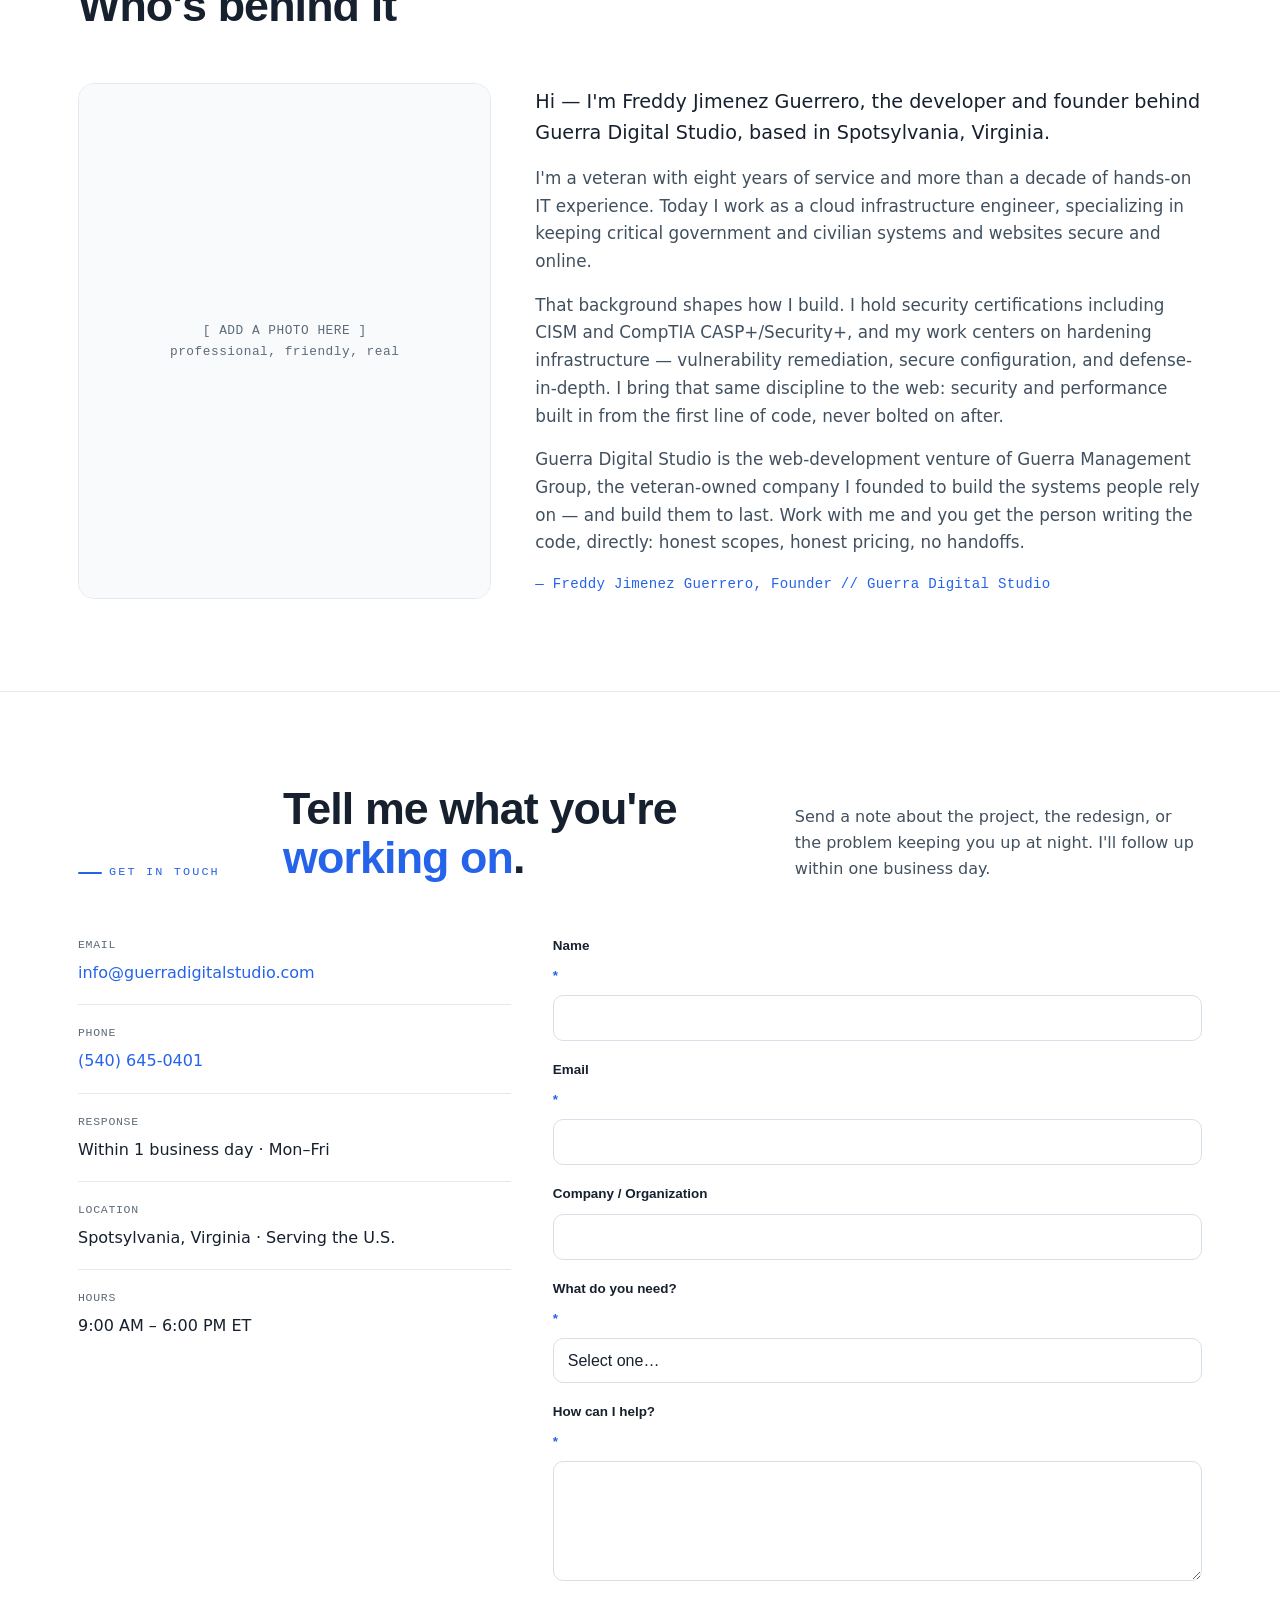
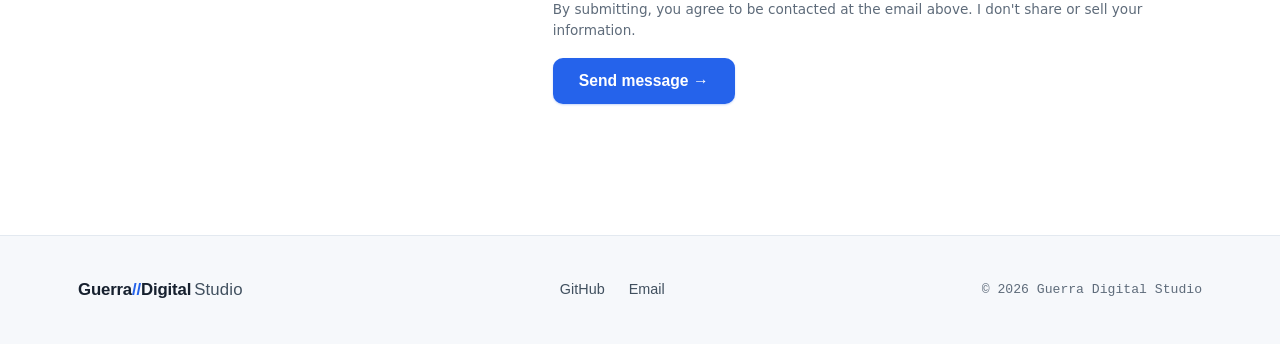
==== commit ccf3224a: "Work: show KWB Earthworks snapshot" ====
--- a/index.html
+++ b/index.html
@@ -140,7 +140,7 @@
             <p>Full marketing site for a veteran-owned land clearing and site preparation contractor in Spotsylvania, VA — service and service-area pages built for local search, a project gallery, and hardened hosting on Azure behind Cloudflare.</p>
             <a class="link" href="https://kwbearthworks.com" target="_blank" rel="noopener">Visit live site →</a>
           </div>
-          <div class="browser"><div class="bar"><i></i><i></i><i></i></div><a class="body" href="https://kwbearthworks.com" target="_blank" rel="noopener" aria-label="Visit kwbearthworks.com">kwbearthworks.com</a></div>
+          <div class="browser"><div class="bar"><i></i><i></i><i></i></div><a class="body shot" href="https://kwbearthworks.com" target="_blank" rel="noopener" aria-label="Visit kwbearthworks.com"><img src="/assets/work/kwb-earthworks.webp" alt="KWB Earthworks home page" width="960" height="600" loading="lazy" decoding="async" /></a></div>
         </article>
 
         <article class="project reveal">
